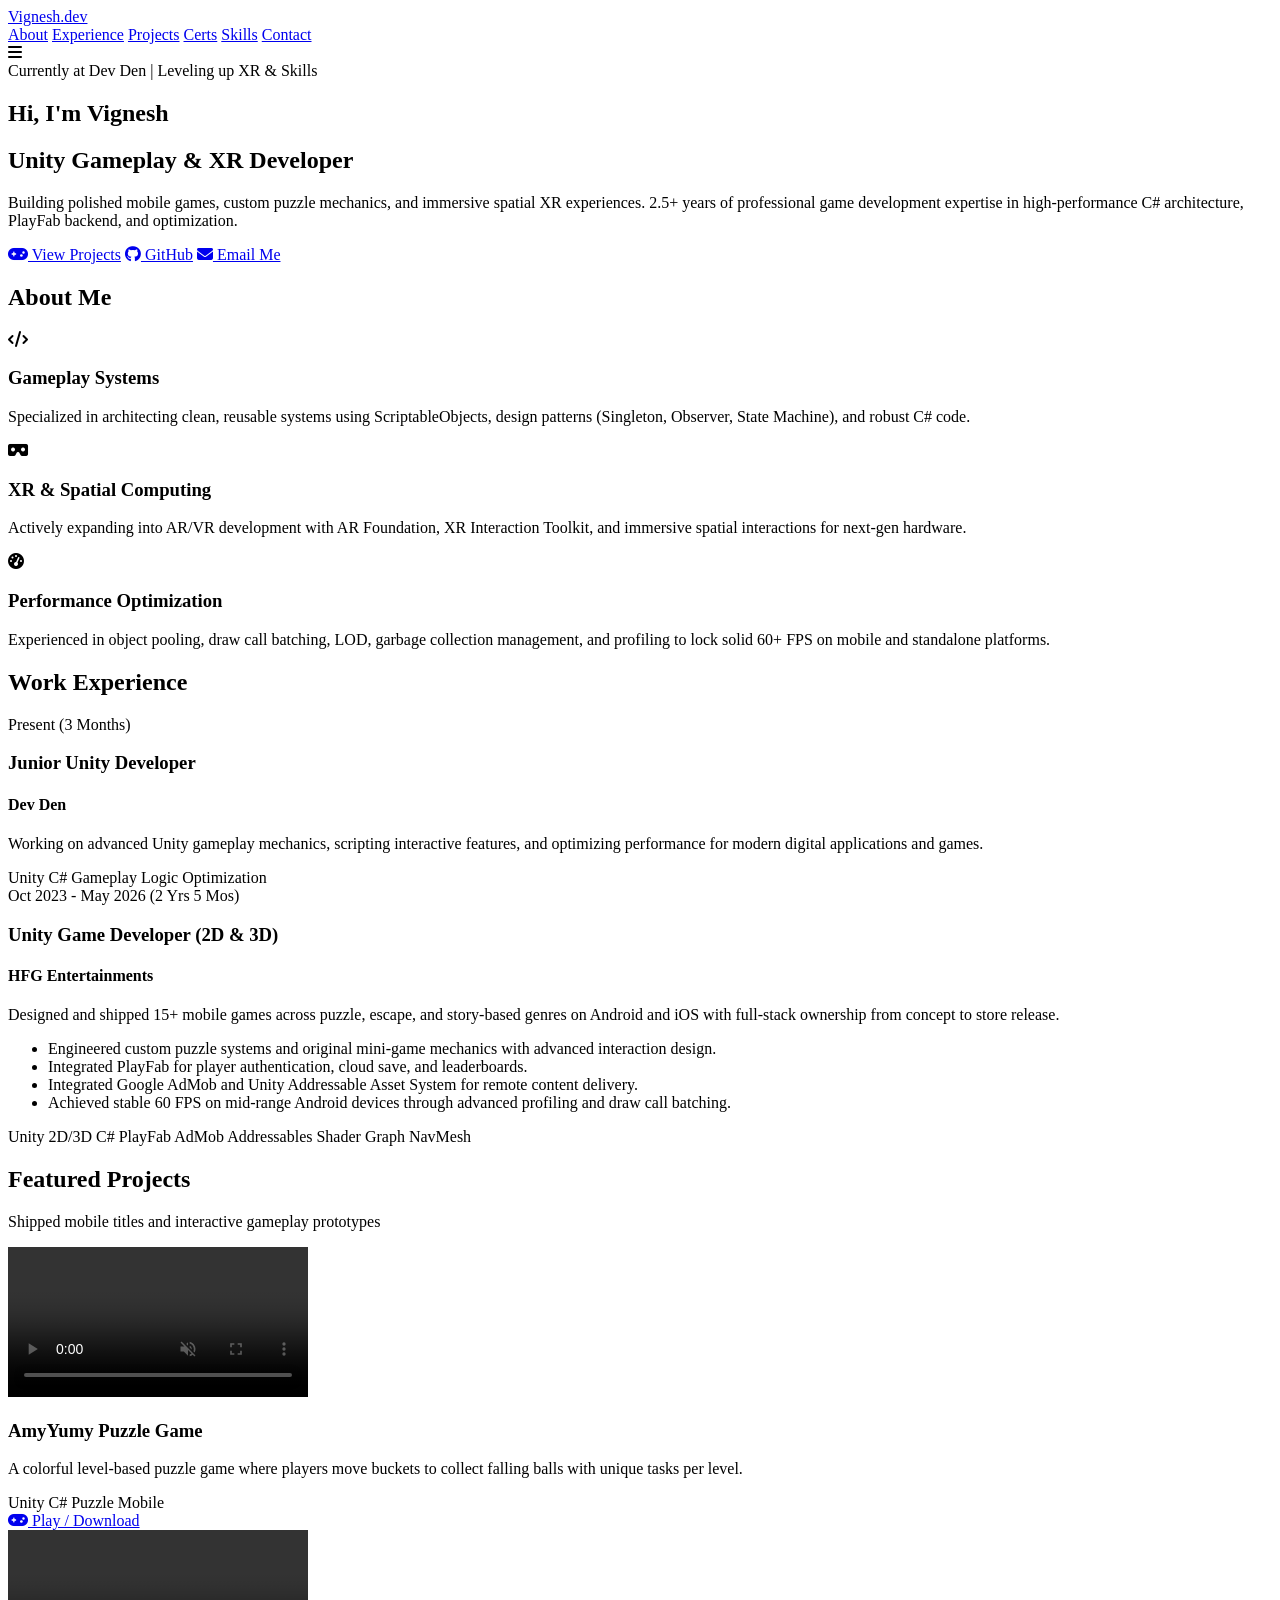
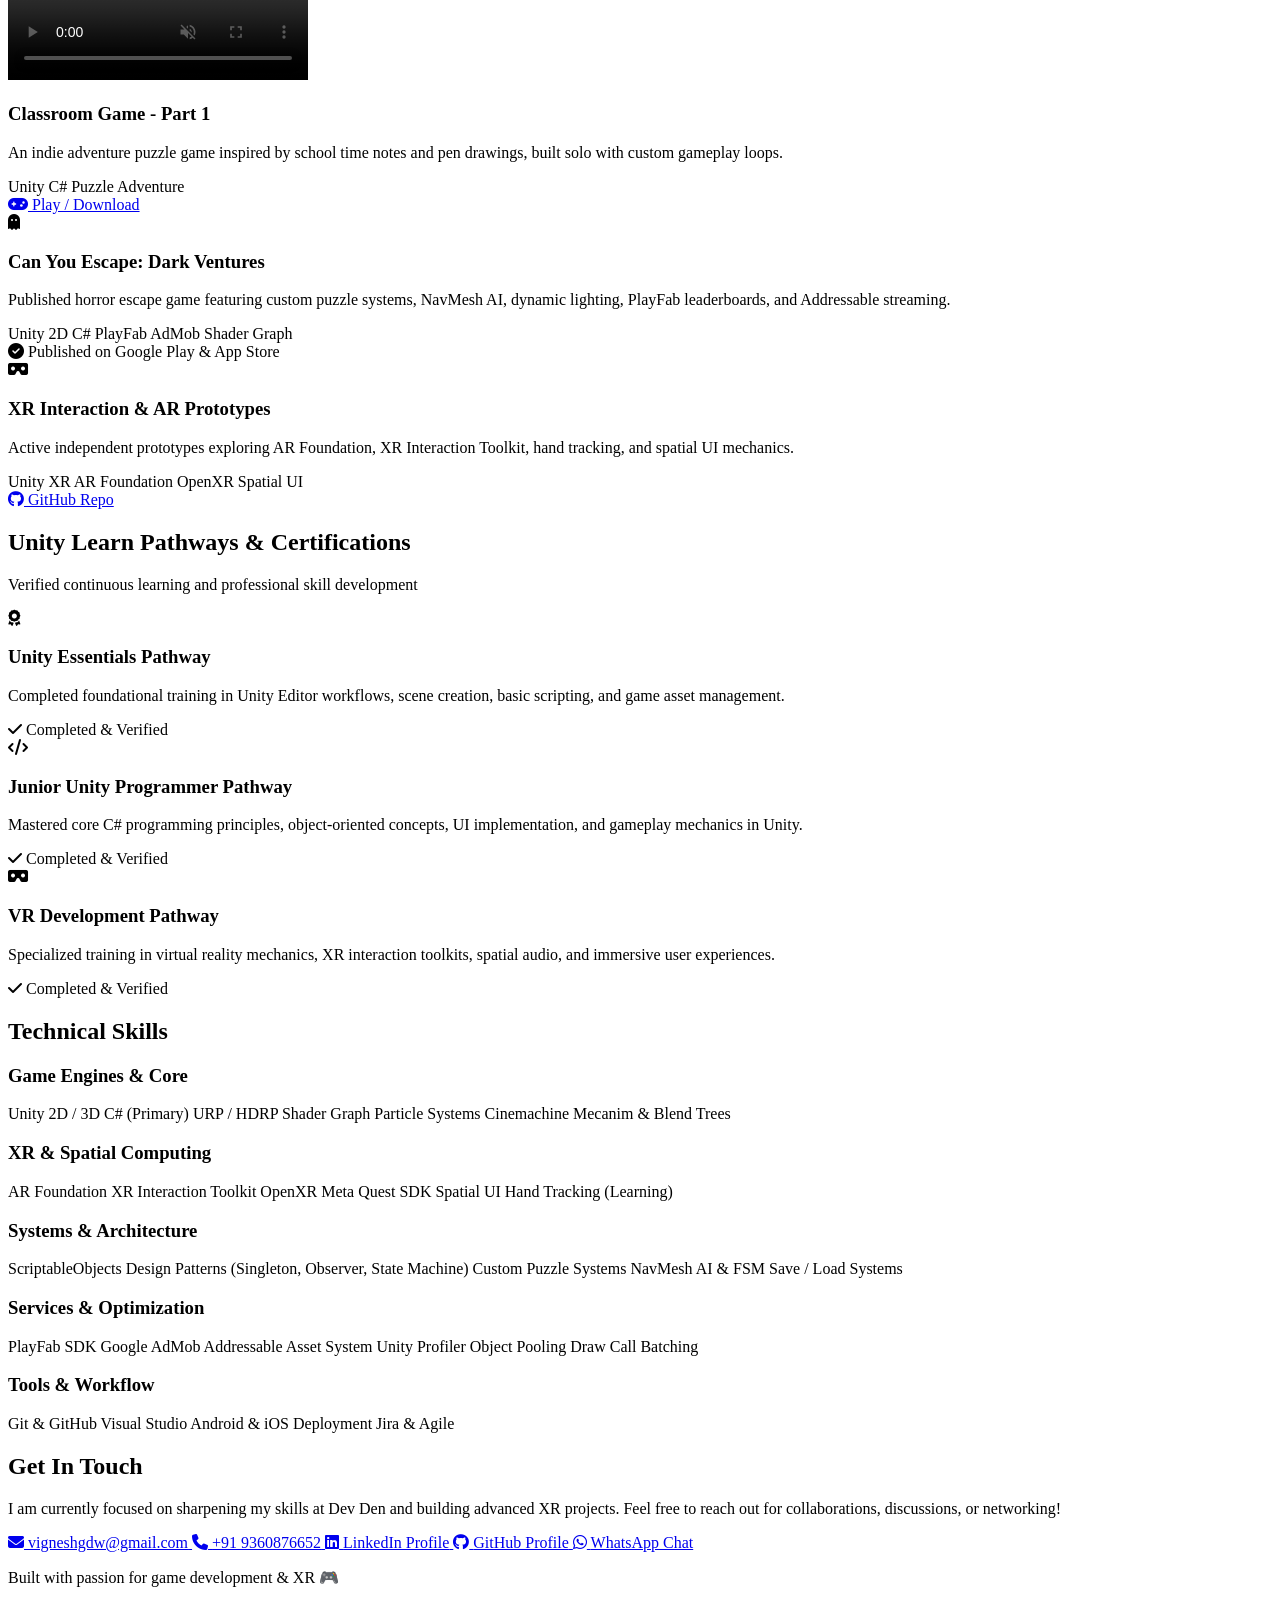
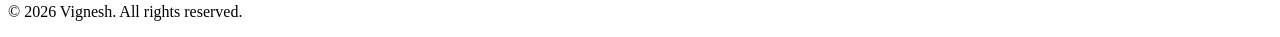
==== index.html @ 56b3cb33 "Portfolio update process - 1 Updated the portfolio website to reflect new skills and experience as a" ====
<!DOCTYPE html>
<html lang="en">
<head>
    <meta charset="UTF-8">
    <meta name="viewport" content="width=device-width, initial-scale=1.0">
    <title>Vignesh | Unity & XR Developer</title>
    <link rel="stylesheet" href="style.css">
    <!-- FontAwesome for Icons -->
    <link rel="stylesheet" href="https://cdnjs.cloudflare.com/ajax/libs/font-awesome/6.4.0/css/all.min.css">
    <!-- Google Fonts -->
    <link href="https://fonts.googleapis.com/css2?family=Inter:wght@300;400;500;600;700;800&display=swap" rel="stylesheet">
</head>
<body>

    <!-- Header & Navigation -->
    <header class="navbar">
        <div class="nav-container">
            <a href="#" class="logo">Vignesh.dev</a>
            <nav class="nav-links">
                <a href="#about">About</a>
                <a href="#experience">Experience</a>
                <a href="#projects">Projects</a>
                <a href="#certifications">Certs</a>
                <a href="#skills">Skills</a>
                <a href="#contact" class="nav-btn">Contact</a>
            </nav>
            <div class="hamburger">
                <i class="fa-solid fa-bars"></i>
            </div>
        </div>
    </header>

    <!-- Hero Section -->
    <section class="hero">
        <div class="hero-container">
            <div class="status-badge">
                <span class="pulse-dot"></span> Currently at Dev Den | Leveling up XR & Skills
            </div>
            <h1>Hi, I'm <span class="gradient-text">Vignesh</span></h1>
            <h2>Unity Gameplay & XR Developer</h2>
            <p>
                Building polished mobile games, custom puzzle mechanics, and immersive spatial XR experiences. 
                2.5+ years of professional game development expertise in high-performance C# architecture, PlayFab backend, and optimization.
            </p>
            <div class="hero-btns">
                <a href="#projects" class="btn btn-primary"><i class="fa-solid fa-gamepad"></i> View Projects</a>
                <a href="https://github.com/vigneshGDW" target="_blank" class="btn btn-outline"><i class="fa-brands fa-github"></i> GitHub</a>
                <a href="mailto:vigneshgdw@gmail.com" class="btn btn-outline"><i class="fa-solid fa-envelope"></i> Email Me</a>
            </div>
        </div>
    </section>

    <!-- About Section -->
    <section id="about" class="section">
        <div class="container">
            <h2 class="section-title">About Me</h2>
            <div class="about-grid">
                <div class="about-card">
                    <i class="fa-solid fa-code"></i>
                    <h3>Gameplay Systems</h3>
                    <p>Specialized in architecting clean, reusable systems using ScriptableObjects, design patterns (Singleton, Observer, State Machine), and robust C# code.</p>
                </div>
                <div class="about-card">
                    <i class="fa-solid fa-vr-cardboard"></i>
                    <h3>XR & Spatial Computing</h3>
                    <p>Actively expanding into AR/VR development with AR Foundation, XR Interaction Toolkit, and immersive spatial interactions for next-gen hardware.</p>
                </div>
                <div class="about-card">
                    <i class="fa-solid fa-gauge-high"></i>
                    <h3>Performance Optimization</h3>
                    <p>Experienced in object pooling, draw call batching, LOD, garbage collection management, and profiling to lock solid 60+ FPS on mobile and standalone platforms.</p>
                </div>
            </div>
        </div>
    </section>

    <!-- Experience Section -->
    <section id="experience" class="section bg-alt">
        <div class="container">
            <h2 class="section-title">Work Experience</h2>
            <div class="timeline">
                
                <!-- Current Job -->
                <div class="timeline-item">
                    <div class="timeline-dot"></div>
                    <div class="timeline-date">Present (3 Months)</div>
                    <div class="timeline-content">
                        <h3>Junior Unity Developer</h3>
                        <h4>Dev Den</h4>
                        <p>Working on advanced Unity gameplay mechanics, scripting interactive features, and optimizing performance for modern digital applications and games.</p>
                        <div class="tech-tags">
                            <span>Unity</span>
                            <span>C#</span>
                            <span>Gameplay Logic</span>
                            <span>Optimization</span>
                        </div>
                    </div>
                </div>

                <!-- Past Job -->
                <div class="timeline-item">
                    <div class="timeline-dot"></div>
                    <div class="timeline-date">Oct 2023 - May 2026 (2 Yrs 5 Mos)</div>
                    <div class="timeline-content">
                        <h3>Unity Game Developer (2D & 3D)</h3>
                        <h4>HFG Entertainments</h4>
                        <p>Designed and shipped 15+ mobile games across puzzle, escape, and story-based genres on Android and iOS with full-stack ownership from concept to store release.</p>
                        <ul>
                            <li>Engineered custom puzzle systems and original mini-game mechanics with advanced interaction design.</li>
                            <li>Integrated PlayFab for player authentication, cloud save, and leaderboards.</li>
                            <li>Integrated Google AdMob and Unity Addressable Asset System for remote content delivery.</li>
                            <li>Achieved stable 60 FPS on mid-range Android devices through advanced profiling and draw call batching.</li>
                        </ul>
                        <div class="tech-tags">
                            <span>Unity 2D/3D</span>
                            <span>C#</span>
                            <span>PlayFab</span>
                            <span>AdMob</span>
                            <span>Addressables</span>
                            <span>Shader Graph</span>
                            <span>NavMesh</span>
                        </div>
                    </div>
                </div>

            </div>
        </div>
    </section>

    <!-- Projects Section -->
    <section id="projects" class="section">
        <div class="container">
            <h2 class="section-title">Featured Projects</h2>
            <p class="section-subtitle">Shipped mobile titles and interactive gameplay prototypes</p>

            <div class="projects-grid">

                <!-- Project 1 -->
                <div class="project-card">
                    <div class="project-media">
                        <video controls preload="metadata" muted>
                            <source src="assets/amyyumy.mp4" type="video/mp4">
                            Your browser does not support the video tag.
                        </video>
                    </div>
                    <div class="project-info">
                        <h3>AmyYumy Puzzle Game</h3>
                        <p>A colorful level-based puzzle game where players move buckets to collect falling balls with unique tasks per level.</p>
                        <div class="tech-tags">
                            <span>Unity</span>
                            <span>C#</span>
                            <span>Puzzle</span>
                            <span>Mobile</span>
                        </div>
                        <div class="project-links">
                            <a href="https://vigneshgdw.itch.io/amyyumygames" target="_blank" class="btn-sm"><i class="fa-solid fa-gamepad"></i> Play / Download</a>
                        </div>
                    </div>
                </div>

                <!-- Project 2 -->
                <div class="project-card">
                    <div class="project-media">
                        <video controls preload="metadata" muted>
                            <source src="assets/classroomgame.mp4" type="video/mp4">
                            Your browser does not support the video tag.
                        </video>
                    </div>
                    <div class="project-info">
                        <h3>Classroom Game - Part 1</h3>
                        <p>An indie adventure puzzle game inspired by school time notes and pen drawings, built solo with custom gameplay loops.</p>
                        <div class="tech-tags">
                            <span>Unity</span>
                            <span>C#</span>
                            <span>Puzzle</span>
                            <span>Adventure</span>
                        </div>
                        <div class="project-links">
                            <a href="https://vigneshgdw.itch.io/classroomgame-part-1" target="_blank" class="btn-sm"><i class="fa-solid fa-gamepad"></i> Play / Download</a>
                        </div>
                    </div>
                </div>

                <!-- Project 3 -->
                <div class="project-card">
                    <div class="project-media placeholder-media">
                        <i class="fa-solid fa-ghost"></i>
                    </div>
                    <div class="project-info">
                        <h3>Can You Escape: Dark Ventures</h3>
                        <p>Published horror escape game featuring custom puzzle systems, NavMesh AI, dynamic lighting, PlayFab leaderboards, and Addressable streaming.</p>
                        <div class="tech-tags">
                            <span>Unity 2D</span>
                            <span>C#</span>
                            <span>PlayFab</span>
                            <span>AdMob</span>
                            <span>Shader Graph</span>
                        </div>
                        <div class="project-links">
                            <span class="badge-live"><i class="fa-solid fa-circle-check"></i> Published on Google Play & App Store</span>
                        </div>
                    </div>
                </div>

                <!-- Project 4 -->
                <div class="project-card">
                    <div class="project-media placeholder-media">
                        <i class="fa-solid fa-vr-cardboard"></i>
                    </div>
                    <div class="project-info">
                        <h3>XR Interaction & AR Prototypes</h3>
                        <p>Active independent prototypes exploring AR Foundation, XR Interaction Toolkit, hand tracking, and spatial UI mechanics.</p>
                        <div class="tech-tags">
                            <span>Unity XR</span>
                            <span>AR Foundation</span>
                            <span>OpenXR</span>
                            <span>Spatial UI</span>
                        </div>
                        <div class="project-links">
                            <a href="https://github.com/vigneshGDW" target="_blank" class="btn-sm"><i class="fa-brands fa-github"></i> GitHub Repo</a>
                        </div>
                    </div>
                </div>

            </div>
        </div>
    </section>

    <!-- Certifications Section -->
    <section id="certifications" class="section bg-alt">
        <div class="container">
            <h2 class="section-title">Unity Learn Pathways & Certifications</h2>
            <p class="section-subtitle">Verified continuous learning and professional skill development</p>

            <div class="certs-grid">
                <div class="cert-card">
                    <div class="cert-icon"><i class="fa-solid fa-award"></i></div>
                    <h3>Unity Essentials Pathway</h3>
                    <p>Completed foundational training in Unity Editor workflows, scene creation, basic scripting, and game asset management.</p>
                    <span class="cert-status verified"><i class="fa-solid fa-check"></i> Completed & Verified</span>
                </div>

                <div class="cert-card">
                    <div class="cert-icon"><i class="fa-solid fa-code"></i></div>
                    <h3>Junior Unity Programmer Pathway</h3>
                    <p>Mastered core C# programming principles, object-oriented concepts, UI implementation, and gameplay mechanics in Unity.</p>
                    <span class="cert-status verified"><i class="fa-solid fa-check"></i> Completed & Verified</span>
                </div>

                <div class="cert-card">
                    <div class="cert-icon"><i class="fa-solid fa-vr-cardboard"></i></div>
                    <h3>VR Development Pathway</h3>
                    <p>Specialized training in virtual reality mechanics, XR interaction toolkits, spatial audio, and immersive user experiences.</p>
                    <span class="cert-status verified"><i class="fa-solid fa-check"></i> Completed & Verified</span>
                </div>
            </div>
        </div>
    </section>

    <!-- Skills Section -->
    <section id="skills" class="section">
        <div class="container">
            <h2 class="section-title">Technical Skills</h2>
            
            <div class="skills-container">
                <div class="skill-category">
                    <h3>Game Engines & Core</h3>
                    <div class="skill-tags">
                        <span>Unity 2D / 3D</span>
                        <span>C# (Primary)</span>
                        <span>URP / HDRP</span>
                        <span>Shader Graph</span>
                        <span>Particle Systems</span>
                        <span>Cinemachine</span>
                        <span>Mecanim & Blend Trees</span>
                    </div>
                </div>

                <div class="skill-category">
                    <h3>XR & Spatial Computing</h3>
                    <div class="skill-tags">
                        <span>AR Foundation</span>
                        <span>XR Interaction Toolkit</span>
                        <span>OpenXR</span>
                        <span>Meta Quest SDK</span>
                        <span>Spatial UI</span>
                        <span>Hand Tracking (Learning)</span>
                    </div>
                </div>

                <div class="skill-category">
                    <h3>Systems & Architecture</h3>
                    <div class="skill-tags">
                        <span>ScriptableObjects</span>
                        <span>Design Patterns (Singleton, Observer, State Machine)</span>
                        <span>Custom Puzzle Systems</span>
                        <span>NavMesh AI & FSM</span>
                        <span>Save / Load Systems</span>
                    </div>
                </div>

                <div class="skill-category">
                    <h3>Services & Optimization</h3>
                    <div class="skill-tags">
                        <span>PlayFab SDK</span>
                        <span>Google AdMob</span>
                        <span>Addressable Asset System</span>
                        <span>Unity Profiler</span>
                        <span>Object Pooling</span>
                        <span>Draw Call Batching</span>
                    </div>
                </div>

                <div class="skill-category">
                    <h3>Tools & Workflow</h3>
                    <div class="skill-tags">
                        <span>Git & GitHub</span>
                        <span>Visual Studio</span>
                        <span>Android & iOS Deployment</span>
                        <span>Jira & Agile</span>
                    </div>
                </div>
            </div>
        </div>
    </section>

    <!-- Contact Section -->
    <section id="contact" class="section bg-alt">
        <div class="container contact-container">
            <h2 class="section-title">Get In Touch</h2>
            <p>I am currently focused on sharpening my skills at Dev Den and building advanced XR projects. Feel free to reach out for collaborations, discussions, or networking!</p>

            <div class="contact-cards">
                <a href="mailto:vigneshgdw@gmail.com" class="contact-card-link">
                    <i class="fa-solid fa-envelope"></i>
                    <span>vigneshgdw@gmail.com</span>
                </a>
                <a href="tel:9360876652" class="contact-card-link">
                    <i class="fa-solid fa-phone"></i>
                    <span>+91 9360876652</span>
                </a>
                <a href="https://www.linkedin.com/in/vignesh-gdw-719664353/" target="_blank" class="contact-card-link">
                    <i class="fa-brands fa-linkedin"></i>
                    <span>LinkedIn Profile</span>
                </a>
                <a href="https://github.com/vigneshGDW" target="_blank" class="contact-card-link">
                    <i class="fa-brands fa-github"></i>
                    <span>GitHub Profile</span>
                </a>
                <a href="https://wa.me/919360876652" target="_blank" class="contact-card-link whatsapp">
                    <i class="fa-brands fa-whatsapp"></i>
                    <span>WhatsApp Chat</span>
                </a>
            </div>
        </div>
    </section>

    <!-- Footer -->
    <footer>
        <div class="container">
            <p>Built with passion for game development & XR 🎮</p>
            <p>© 2026 Vignesh. All rights reserved.</p>
        </div>
    </footer>

    <script src="script.js"></script>
</body>
</html>
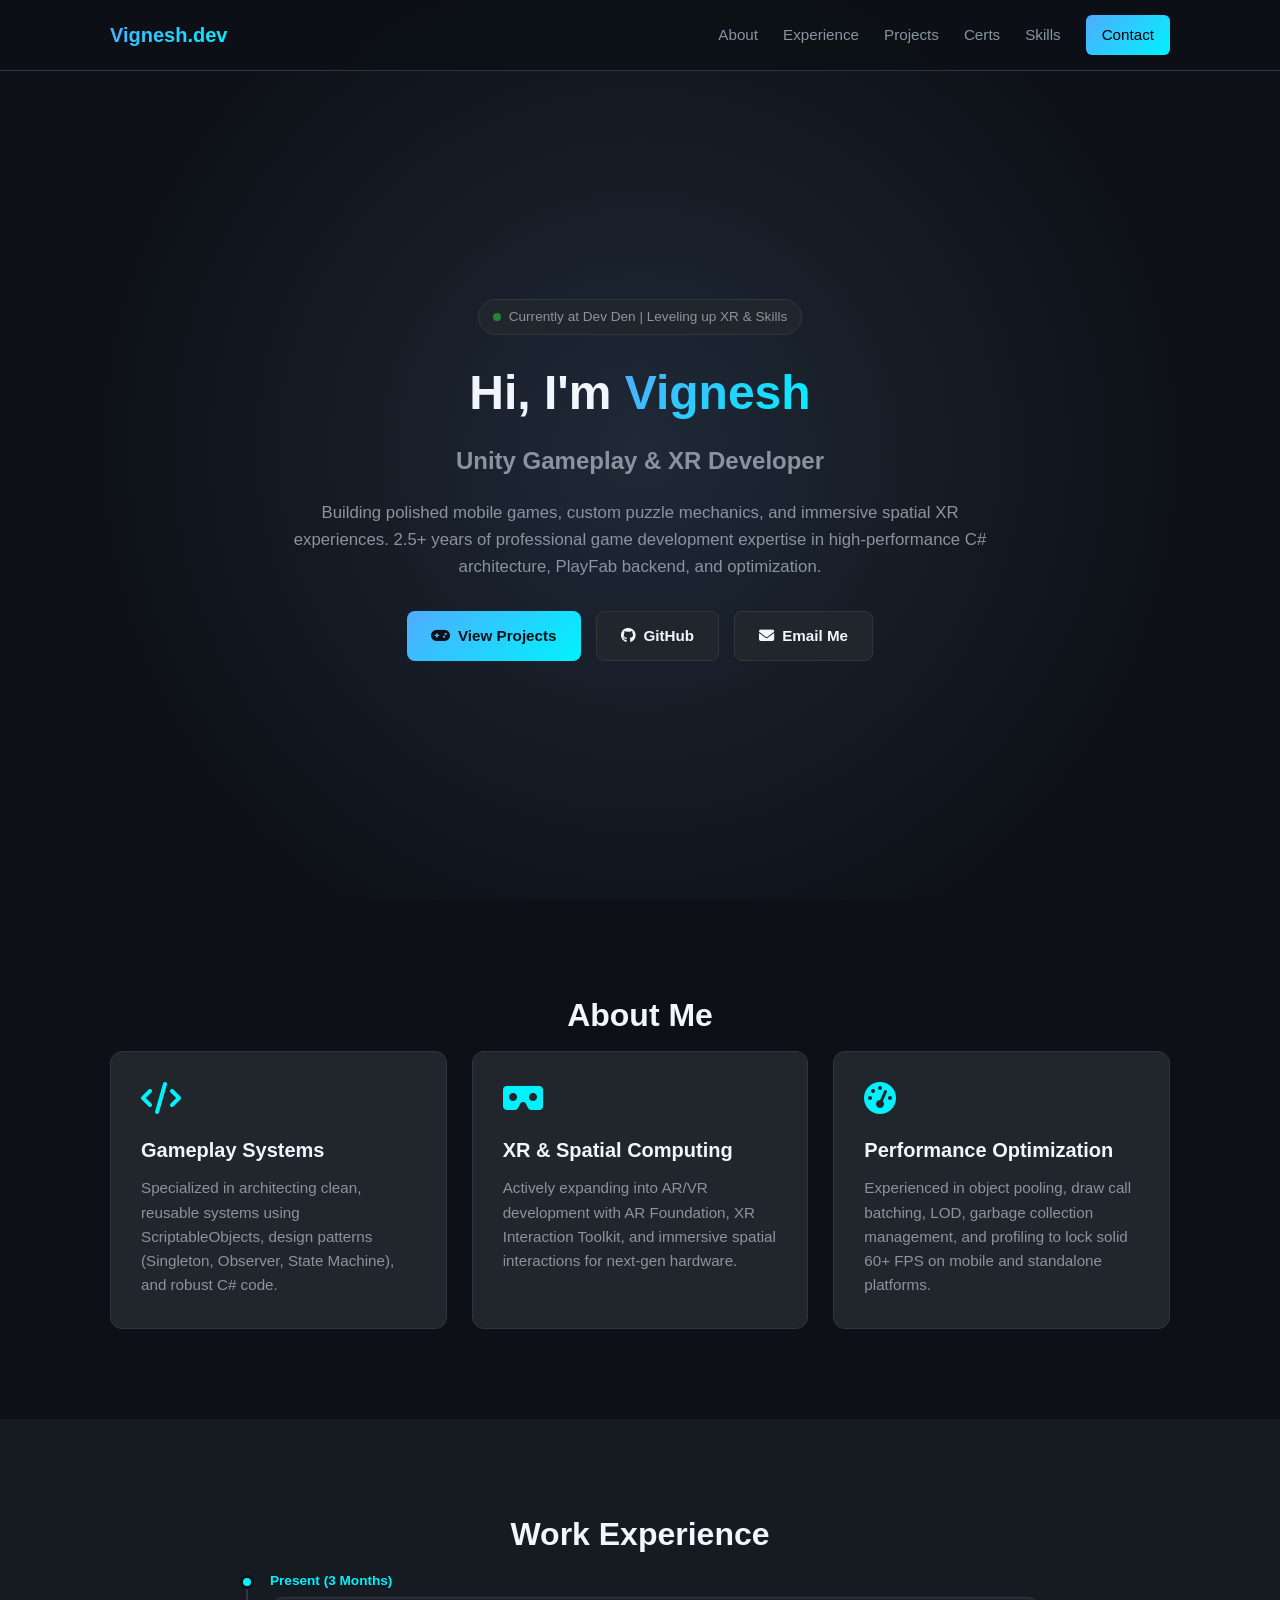
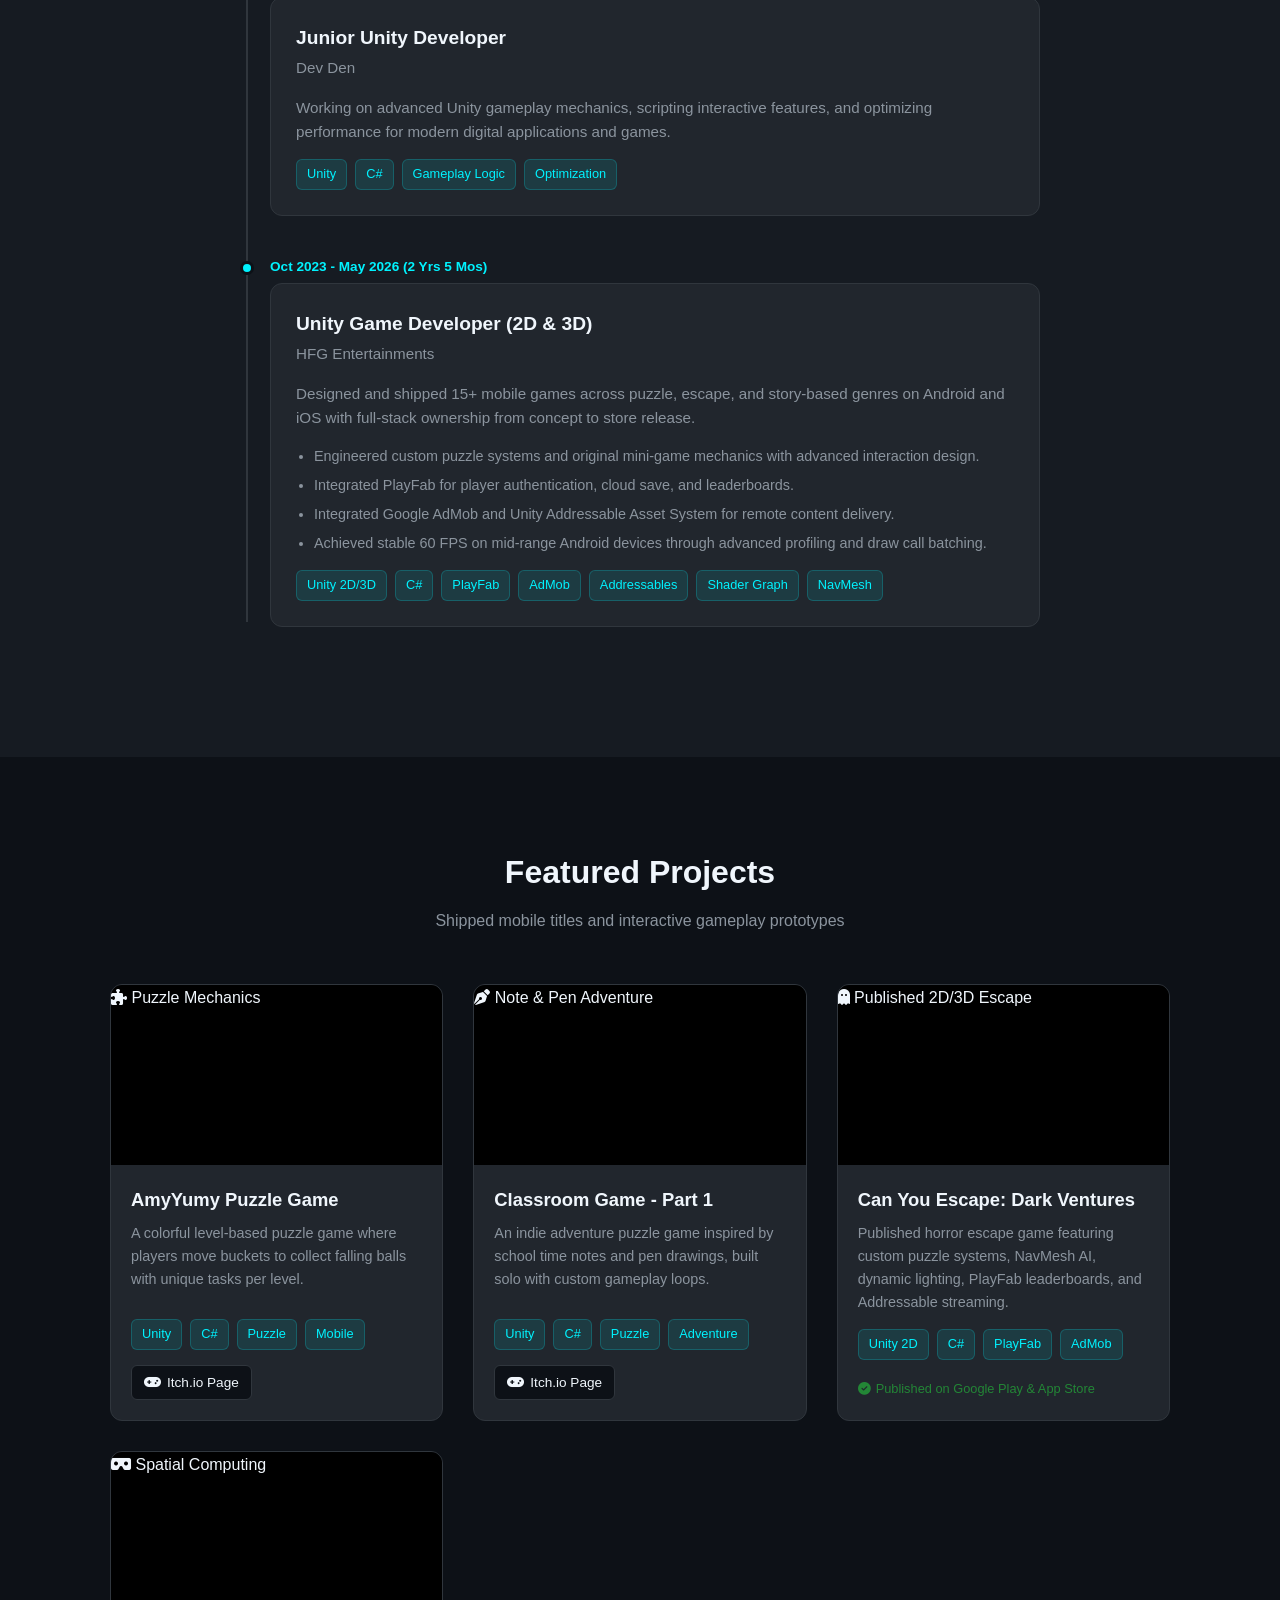
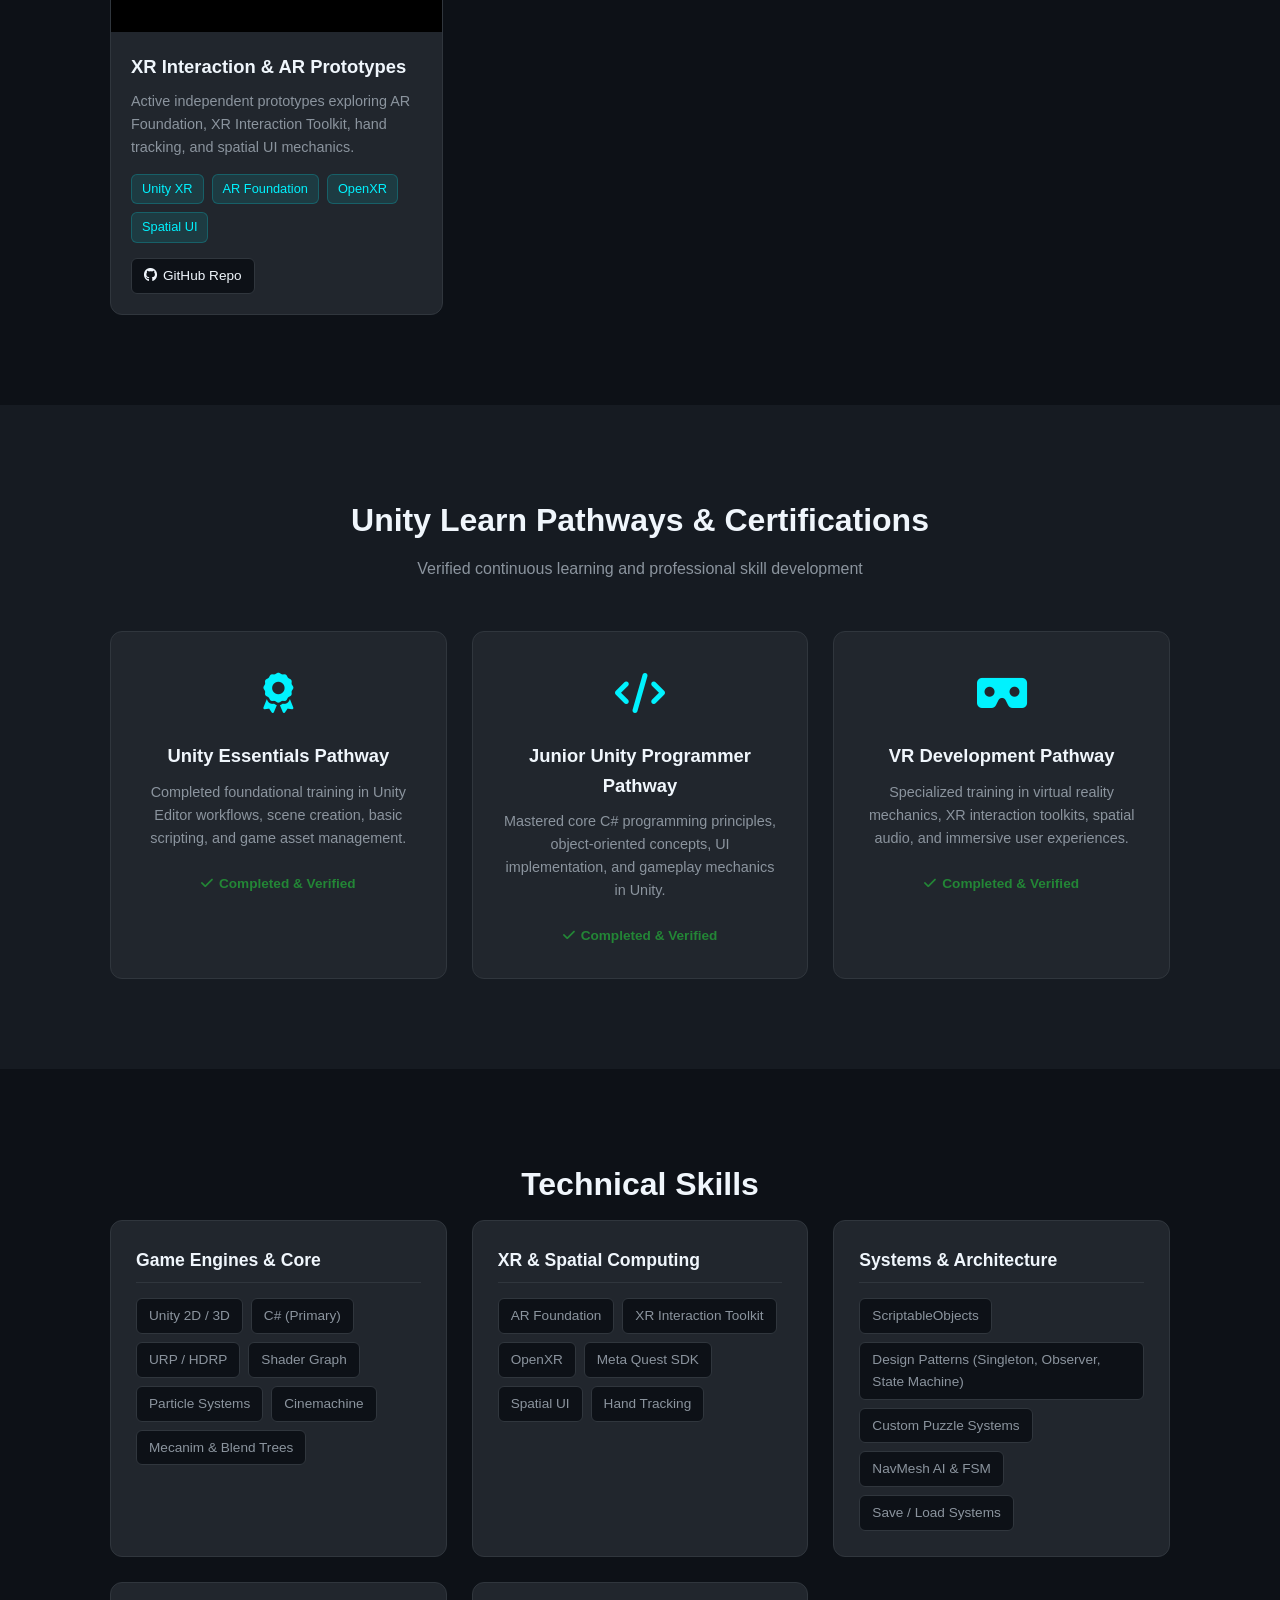
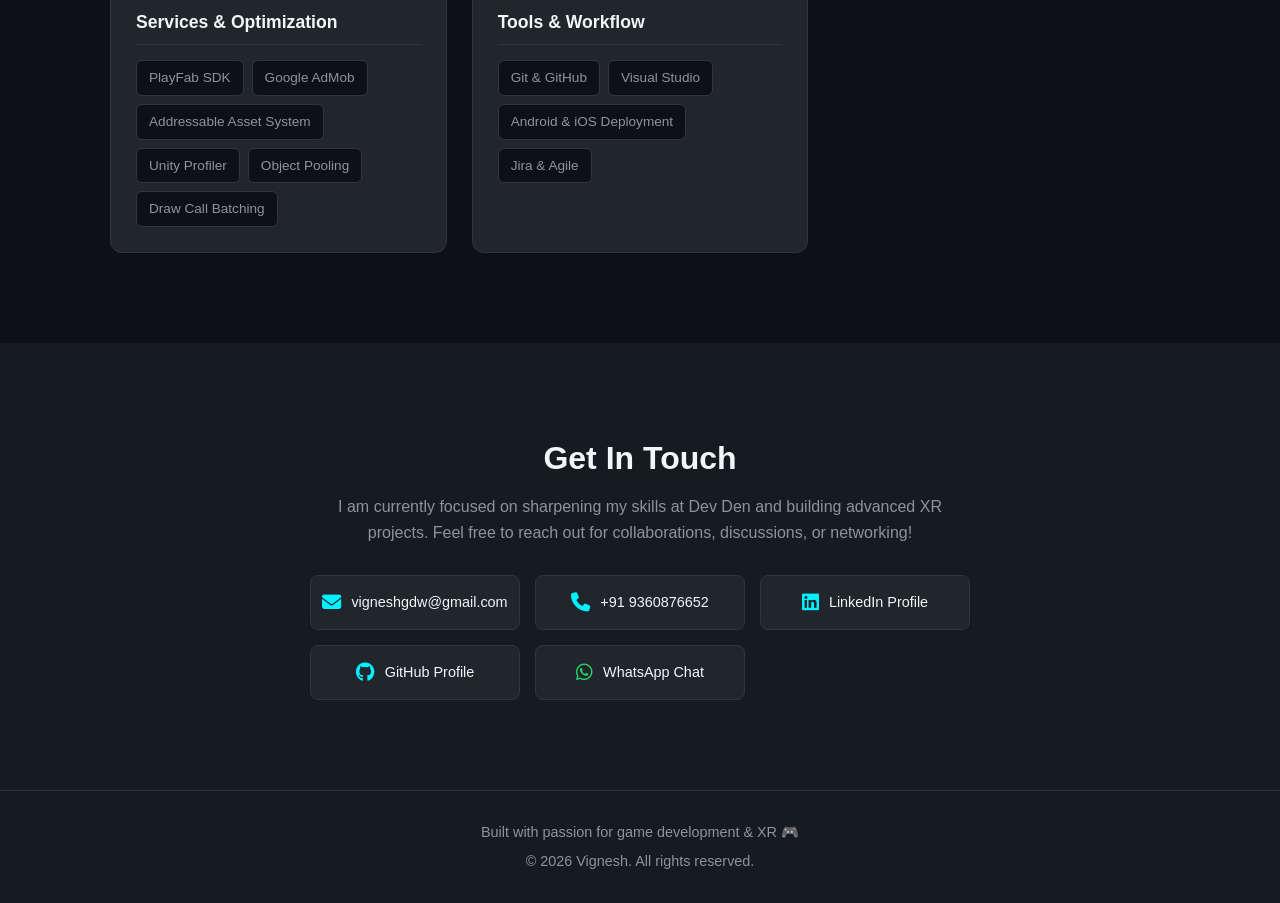
==== commit 2cee61ff: "html update - 2" ====
--- a/index.html
+++ b/index.html
@@ -5,7 +5,7 @@
     <meta name="viewport" content="width=device-width, initial-scale=1.0">
     <title>Vignesh | Unity & XR Developer</title>
     <link rel="stylesheet" href="style.css">
-    <!-- FontAwesome for Icons -->
+    <!-- FontAwesome Icons -->
     <link rel="stylesheet" href="https://cdnjs.cloudflare.com/ajax/libs/font-awesome/6.4.0/css/all.min.css">
     <!-- Google Fonts -->
     <link href="https://fonts.googleapis.com/css2?family=Inter:wght@300;400;500;600;700;800&display=swap" rel="stylesheet">
@@ -138,10 +138,8 @@
                 <!-- Project 1 -->
                 <div class="project-card">
                     <div class="project-media">
-                        <video controls preload="metadata" muted>
-                            <source src="assets/amyyumy.mp4" type="video/mp4">
-                            Your browser does not support the video tag.
-                        </video>
+                        <i class="fa-solid fa-puzzle-piece"></i>
+                        <span>Puzzle Mechanics</span>
                     </div>
                     <div class="project-info">
                         <h3>AmyYumy Puzzle Game</h3>
@@ -153,7 +151,7 @@
                             <span>Mobile</span>
                         </div>
                         <div class="project-links">
-                            <a href="https://vigneshgdw.itch.io/amyyumygames" target="_blank" class="btn-sm"><i class="fa-solid fa-gamepad"></i> Play / Download</a>
+                            <a href="https://vigneshgdw.itch.io/amyyumygames" target="_blank" class="btn-sm"><i class="fa-solid fa-gamepad"></i> Itch.io Page</a>
                         </div>
                     </div>
                 </div>
@@ -161,10 +159,8 @@
                 <!-- Project 2 -->
                 <div class="project-card">
                     <div class="project-media">
-                        <video controls preload="metadata" muted>
-                            <source src="assets/classroomgame.mp4" type="video/mp4">
-                            Your browser does not support the video tag.
-                        </video>
+                        <i class="fa-solid fa-pen-nib"></i>
+                        <span>Note & Pen Adventure</span>
                     </div>
                     <div class="project-info">
                         <h3>Classroom Game - Part 1</h3>
@@ -176,15 +172,16 @@
                             <span>Adventure</span>
                         </div>
                         <div class="project-links">
-                            <a href="https://vigneshgdw.itch.io/classroomgame-part-1" target="_blank" class="btn-sm"><i class="fa-solid fa-gamepad"></i> Play / Download</a>
+                            <a href="https://vigneshgdw.itch.io/classroomgame-part-1" target="_blank" class="btn-sm"><i class="fa-solid fa-gamepad"></i> Itch.io Page</a>
                         </div>
                     </div>
                 </div>
 
                 <!-- Project 3 -->
                 <div class="project-card">
-                    <div class="project-media placeholder-media">
+                    <div class="project-media">
                         <i class="fa-solid fa-ghost"></i>
+                        <span>Published 2D/3D Escape</span>
                     </div>
                     <div class="project-info">
                         <h3>Can You Escape: Dark Ventures</h3>
@@ -194,7 +191,6 @@
                             <span>C#</span>
                             <span>PlayFab</span>
                             <span>AdMob</span>
-                            <span>Shader Graph</span>
                         </div>
                         <div class="project-links">
                             <span class="badge-live"><i class="fa-solid fa-circle-check"></i> Published on Google Play & App Store</span>
@@ -204,8 +200,9 @@
 
                 <!-- Project 4 -->
                 <div class="project-card">
-                    <div class="project-media placeholder-media">
+                    <div class="project-media">
                         <i class="fa-solid fa-vr-cardboard"></i>
+                        <span>Spatial Computing</span>
                     </div>
                     <div class="project-info">
                         <h3>XR Interaction & AR Prototypes</h3>
@@ -284,7 +281,7 @@
                         <span>OpenXR</span>
                         <span>Meta Quest SDK</span>
                         <span>Spatial UI</span>
-                        <span>Hand Tracking (Learning)</span>
+                        <span>Hand Tracking</span>
                     </div>
                 </div>
 
--- a/style.css
+++ b/style.css
@@ -0,0 +1,659 @@
+/* CSS Reset & Variables */
+* {
+    margin: 0;
+    padding: 0;
+    box-sizing: border-box;
+}
+
+:root {
+    --bg-primary: #0d1117;
+    --bg-secondary: #161b22;
+    --bg-card: #21262d;
+    --border-color: #30363d;
+    --accent-color: #00f2fe;
+    --accent-secondary: #4facfe;
+    --text-primary: #f0f6fc;
+    --text-secondary: #8b949e;
+    --transition: all 0.3s ease;
+}
+
+html {
+    scroll-behavior: smooth;
+}
+
+body {
+    font-family: 'Inter', sans-serif;
+    background-color: var(--bg-primary);
+    color: var(--text-primary);
+    line-height: 1.6;
+}
+
+a {
+    text-decoration: none;
+    color: inherit;
+}
+
+ul {
+    list-style: none;
+}
+
+.container {
+    max-width: 1100px;
+    margin: 0 auto;
+    padding: 0 20px;
+}
+
+/* Navbar */
+.navbar {
+    position: fixed;
+    top: 0;
+    left: 0;
+    width: 100%;
+    background-color: rgba(13, 17, 23, 0.9);
+    backdrop-filter: blur(10px);
+    border-bottom: 1px solid var(--border-color);
+    z-index: 1000;
+}
+
+.nav-container {
+    display: flex;
+    justify-content: space-between;
+    align-items: center;
+    max-width: 1100px;
+    margin: 0 auto;
+    padding: 15px 20px;
+}
+
+.logo {
+    font-size: 1.25rem;
+    font-weight: 700;
+    color: var(--text-primary);
+    background: linear-gradient(135deg, var(--accent-secondary), var(--accent-color));
+    -webkit-background-clip: text;
+    -webkit-text-fill-color: transparent;
+}
+
+.nav-links {
+    display: flex;
+    gap: 25px;
+    align-items: center;
+}
+
+.nav-links a {
+    color: var(--text-secondary);
+    font-size: 0.95rem;
+    font-weight: 500;
+    transition: var(--transition);
+}
+
+.nav-links a:hover, .nav-links a.active {
+    color: var(--accent-color);
+}
+
+.nav-btn {
+    background: linear-gradient(135deg, var(--accent-secondary), var(--accent-color));
+    color: #000 !important;
+    padding: 8px 16px;
+    border-radius: 6px;
+    font-weight: 600;
+}
+
+.hamburger {
+    display: none;
+    font-size: 1.5rem;
+    cursor: pointer;
+    color: var(--text-primary);
+}
+
+/* Hero Section */
+.hero {
+    min-height: 100vh;
+    display: flex;
+    align-items: center;
+    justify-content: center;
+    text-align: center;
+    padding: 120px 20px 60px;
+    background: radial-gradient(circle at center, #1f2937 0%, var(--bg-primary) 70%);
+}
+
+.status-badge {
+    display: inline-flex;
+    align-items: center;
+    gap: 8px;
+    background-color: var(--bg-card);
+    border: 1px solid var(--border-color);
+    padding: 6px 14px;
+    border-radius: 20px;
+    font-size: 0.85rem;
+    color: var(--text-secondary);
+    margin-bottom: 20px;
+}
+
+.pulse-dot {
+    width: 8px;
+    height: 8px;
+    background-color: #238636;
+    border-radius: 50%;
+    box-shadow: 0 0 0 rgba(35, 134, 54, 0.4);
+    animation: pulse 2s infinite;
+}
+
+@keyframes pulse {
+    0% {
+        box-shadow: 0 0 0 0 rgba(35, 134, 54, 0.7);
+    }
+    70% {
+        box-shadow: 0 0 0 8px rgba(35, 134, 54, 0);
+    }
+    100% {
+        box-shadow: 0 0 0 0 rgba(35, 134, 54, 0);
+    }
+}
+
+.hero h1 {
+    font-size: 3rem;
+    font-weight: 800;
+    margin-bottom: 10px;
+}
+
+.gradient-text {
+    background: linear-gradient(135deg, var(--accent-secondary), var(--accent-color));
+    -webkit-background-clip: text;
+    -webkit-text-fill-color: transparent;
+}
+
+.hero h2 {
+    font-size: 1.5rem;
+    font-weight: 600;
+    color: var(--text-secondary);
+    margin-bottom: 20px;
+}
+
+.hero p {
+    max-width: 700px;
+    margin: 0 auto 30px;
+    color: var(--text-secondary);
+    font-size: 1.05rem;
+}
+
+.hero-btns {
+    display: flex;
+    gap: 15px;
+    justify-content: center;
+    flex-wrap: wrap;
+}
+
+.btn {
+    display: inline-flex;
+    align-items: center;
+    gap: 8px;
+    padding: 12px 24px;
+    border-radius: 8px;
+    font-weight: 600;
+    font-size: 0.95rem;
+    transition: var(--transition);
+}
+
+.btn-primary {
+    background: linear-gradient(135deg, var(--accent-secondary), var(--accent-color));
+    color: #0d1117;
+}
+
+.btn-primary:hover {
+    opacity: 0.9;
+    transform: translateY(-2px);
+}
+
+.btn-outline {
+    background-color: var(--bg-card);
+    border: 1px solid var(--border-color);
+    color: var(--text-primary);
+}
+
+.btn-outline:hover {
+    border-color: var(--accent-color);
+    transform: translateY(-2px);
+}
+
+/* Sections */
+.section {
+    padding: 90px 0;
+}
+
+.bg-alt {
+    background-color: var(--bg-secondary);
+}
+
+.section-title {
+    font-size: 2rem;
+    font-weight: 700;
+    text-align: center;
+    margin-bottom: 10px;
+}
+
+.section-subtitle {
+    text-align: center;
+    color: var(--text-secondary);
+    margin-bottom: 50px;
+    font-size: 1rem;
+}
+
+/* About Grid */
+.about-grid {
+    display: grid;
+    grid-template-columns: repeat(auto-fit, minmax(300px, 1fr));
+    gap: 25px;
+}
+
+.about-card {
+    background-color: var(--bg-card);
+    border: 1px solid var(--border-color);
+    padding: 30px;
+    border-radius: 12px;
+    transition: var(--transition);
+}
+
+.about-card:hover {
+    border-color: var(--accent-color);
+    transform: translateY(-5px);
+}
+
+.about-card i {
+    font-size: 2rem;
+    color: var(--accent-color);
+    margin-bottom: 20px;
+}
+
+.about-card h3 {
+    font-size: 1.25rem;
+    margin-bottom: 10px;
+}
+
+.about-card p {
+    color: var(--text-secondary);
+    font-size: 0.95rem;
+}
+
+/* Timeline */
+.timeline {
+    position: relative;
+    max-width: 800px;
+    margin: 0 auto;
+    padding-left: 30px;
+}
+
+.timeline::before {
+    content: '';
+    position: absolute;
+    left: 6px;
+    top: 5px;
+    bottom: 5px;
+    width: 2px;
+    background-color: var(--border-color);
+}
+
+.timeline-item {
+    position: relative;
+    margin-bottom: 40px;
+}
+
+.timeline-dot {
+    position: absolute;
+    left: -30px;
+    top: 5px;
+    width: 14px;
+    height: 14px;
+    border-radius: 50%;
+    background-color: var(--accent-color);
+    border: 3px solid var(--bg-primary);
+}
+
+.timeline-date {
+    font-size: 0.85rem;
+    color: var(--accent-color);
+    font-weight: 600;
+    margin-bottom: 5px;
+}
+
+.timeline-content {
+    background-color: var(--bg-card);
+    border: 1px solid var(--border-color);
+    padding: 25px;
+    border-radius: 12px;
+}
+
+.timeline-content h3 {
+    font-size: 1.2rem;
+    margin-bottom: 3px;
+}
+
+.timeline-content h4 {
+    font-size: 0.95rem;
+    color: var(--text-secondary);
+    font-weight: 500;
+    margin-bottom: 15px;
+}
+
+.timeline-content p {
+    color: var(--text-secondary);
+    font-size: 0.95rem;
+    margin-bottom: 15px;
+}
+
+.timeline-content ul {
+    margin-bottom: 15px;
+    padding-left: 18px;
+}
+
+.timeline-content ul li {
+    list-style-type: disc;
+    color: var(--text-secondary);
+    font-size: 0.9rem;
+    margin-bottom: 6px;
+}
+
+.tech-tags {
+    display: flex;
+    flex-wrap: wrap;
+    gap: 8px;
+}
+
+.tech-tags span {
+    background-color: rgba(0, 242, 254, 0.1);
+    color: var(--accent-color);
+    padding: 4px 10px;
+    border-radius: 6px;
+    font-size: 0.8rem;
+    font-weight: 500;
+    border: 1px solid rgba(0, 242, 254, 0.2);
+}
+
+/* Projects Grid */
+.projects-grid {
+    display: grid;
+    grid-template-columns: repeat(auto-fit, minmax(280px, 1fr));
+    gap: 30px;
+}
+
+.project-card {
+    background-color: var(--bg-card);
+    border: 1px solid var(--border-color);
+    border-radius: 12px;
+    overflow: hidden;
+    display: flex;
+    flex-direction: column;
+    transition: var(--transition);
+}
+
+.project-card:hover {
+    border-color: var(--accent-color);
+    transform: translateY(-5px);
+}
+
+.project-media {
+    width: 100%;
+    height: 180px;
+    background-color: #000;
+    position: relative;
+}
+
+.project-media video {
+    width: 100%;
+    height: 100%;
+    object-fit: cover;
+}
+
+.placeholder-media {
+    display: flex;
+    align-items: center;
+    justify-content: center;
+    background: linear-gradient(135deg, #1f2937, #111827);
+    color: var(--accent-color);
+    font-size: 3rem;
+}
+
+.project-info {
+    padding: 20px;
+    display: flex;
+    flex-direction: column;
+    flex-grow: 1;
+}
+
+.project-info h3 {
+    font-size: 1.15rem;
+    margin-bottom: 8px;
+}
+
+.project-info p {
+    color: var(--text-secondary);
+    font-size: 0.9rem;
+    margin-bottom: 15px;
+    flex-grow: 1;
+}
+
+.project-info .tech-tags {
+    margin-bottom: 15px;
+}
+
+.project-links {
+    margin-top: auto;
+}
+
+.btn-sm {
+    display: inline-flex;
+    align-items: center;
+    gap: 6px;
+    background-color: var(--bg-primary);
+    border: 1px solid var(--border-color);
+    padding: 6px 12px;
+    border-radius: 6px;
+    font-size: 0.85rem;
+    font-weight: 500;
+    transition: var(--transition);
+}
+
+.btn-sm:hover {
+    border-color: var(--accent-color);
+    color: var(--accent-color);
+}
+
+.badge-live {
+    font-size: 0.8rem;
+    color: #238636;
+    display: inline-flex;
+    align-items: center;
+    gap: 5px;
+    font-weight: 500;
+}
+
+/* Certifications Grid */
+.certs-grid {
+    display: grid;
+    grid-template-columns: repeat(auto-fit, minmax(300px, 1fr));
+    gap: 25px;
+}
+
+.cert-card {
+    background-color: var(--bg-card);
+    border: 1px solid var(--border-color);
+    padding: 30px;
+    border-radius: 12px;
+    text-align: center;
+    transition: var(--transition);
+}
+
+.cert-card:hover {
+    border-color: var(--accent-color);
+    transform: translateY(-5px);
+}
+
+.cert-icon {
+    font-size: 2.5rem;
+    color: var(--accent-color);
+    margin-bottom: 15px;
+}
+
+.cert-card h3 {
+    font-size: 1.15rem;
+    margin-bottom: 10px;
+}
+
+.cert-card p {
+    color: var(--text-secondary);
+    font-size: 0.9rem;
+    margin-bottom: 20px;
+}
+
+.cert-status {
+    display: inline-flex;
+    align-items: center;
+    gap: 6px;
+    font-size: 0.85rem;
+    font-weight: 600;
+}
+
+.cert-status.verified {
+    color: #238636;
+}
+
+/* Skills */
+.skills-container {
+    display: grid;
+    grid-template-columns: repeat(auto-fit, minmax(300px, 1fr));
+    gap: 25px;
+}
+
+.skill-category {
+    background-color: var(--bg-card);
+    border: 1px solid var(--border-color);
+    padding: 25px;
+    border-radius: 12px;
+}
+
+.skill-category h3 {
+    font-size: 1.1rem;
+    margin-bottom: 15px;
+    color: var(--text-primary);
+    border-bottom: 1px solid var(--border-color);
+    padding-bottom: 8px;
+}
+
+.skill-category .skill-tags {
+    display: flex;
+    flex-wrap: wrap;
+    gap: 8px;
+}
+
+.skill-category .skill-tags span {
+    background-color: var(--bg-primary);
+    color: var(--text-secondary);
+    border: 1px solid var(--border-color);
+    padding: 6px 12px;
+    border-radius: 6px;
+    font-size: 0.85rem;
+    font-weight: 500;
+    transition: var(--transition);
+}
+
+.skill-category .skill-tags span:hover {
+    border-color: var(--accent-color);
+    color: var(--accent-color);
+}
+
+/* Contact Section */
+.contact-container {
+    text-align: center;
+    max-width: 700px;
+}
+
+.contact-container p {
+    color: var(--text-secondary);
+    margin-bottom: 30px;
+}
+
+.contact-cards {
+    display: grid;
+    grid-template-columns: repeat(auto-fit, minmax(200px, 1fr));
+    gap: 15px;
+}
+
+.contact-card-link {
+    display: flex;
+    align-items: center;
+    justify-content: center;
+    gap: 10px;
+    background-color: var(--bg-card);
+    border: 1px solid var(--border-color);
+    padding: 15px;
+    border-radius: 8px;
+    color: var(--text-primary);
+    font-weight: 500;
+    font-size: 0.9rem;
+    transition: var(--transition);
+}
+
+.contact-card-link i {
+    font-size: 1.2rem;
+    color: var(--accent-color);
+}
+
+.contact-card-link.whatsapp i {
+    color: #25d366;
+}
+
+.contact-card-link:hover {
+    border-color: var(--accent-color);
+    transform: translateY(-3px);
+}
+
+/* Footer */
+footer {
+    background-color: var(--bg-secondary);
+    border-top: 1px solid var(--border-color);
+    text-align: center;
+    padding: 30px 20px;
+    color: var(--text-secondary);
+    font-size: 0.9rem;
+}
+
+footer p:first-child {
+    margin-bottom: 5px;
+}
+
+/* Responsive Design */
+@keyframes fadeIn {
+    from { opacity: 0; transform: translateY(10px); }
+    to { opacity: 1; transform: translateY(0); }
+}
+
+@media (max-width: 768px) {
+    .nav-links {
+        display: none;
+        flex-direction: column;
+        position: absolute;
+        top: 100%;
+        left: 0;
+        width: 100%;
+        background-color: var(--bg-secondary);
+        border-bottom: 1px solid var(--border-color);
+        padding: 20px;
+        gap: 15px;
+        text-align: center;
+    }
+
+    .nav-links.active {
+        display: flex;
+    }
+
+    .hamburger {
+        display: block;
+    }
+
+    .hero h1 {
+        font-size: 2.2rem;
+    }
+
+    .hero h2 {
+        font-size: 1.2rem;
+    }
+}
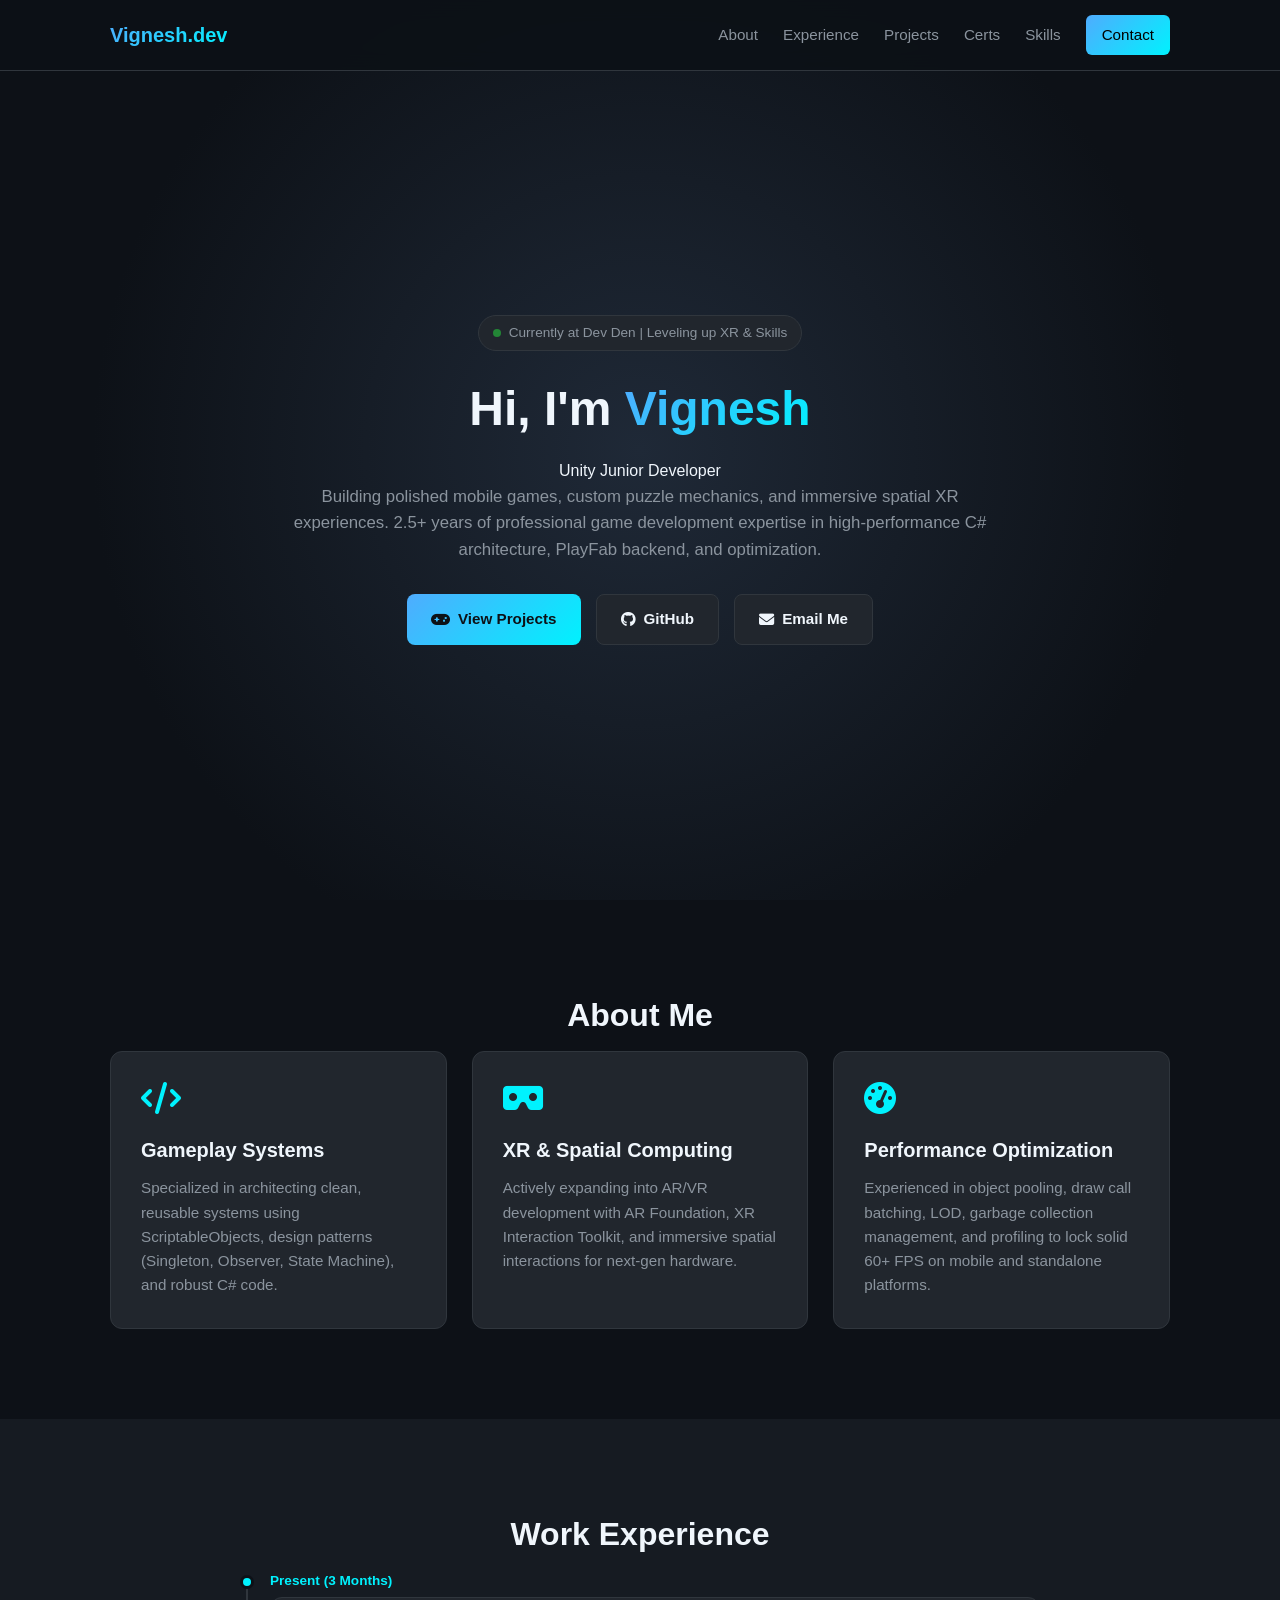
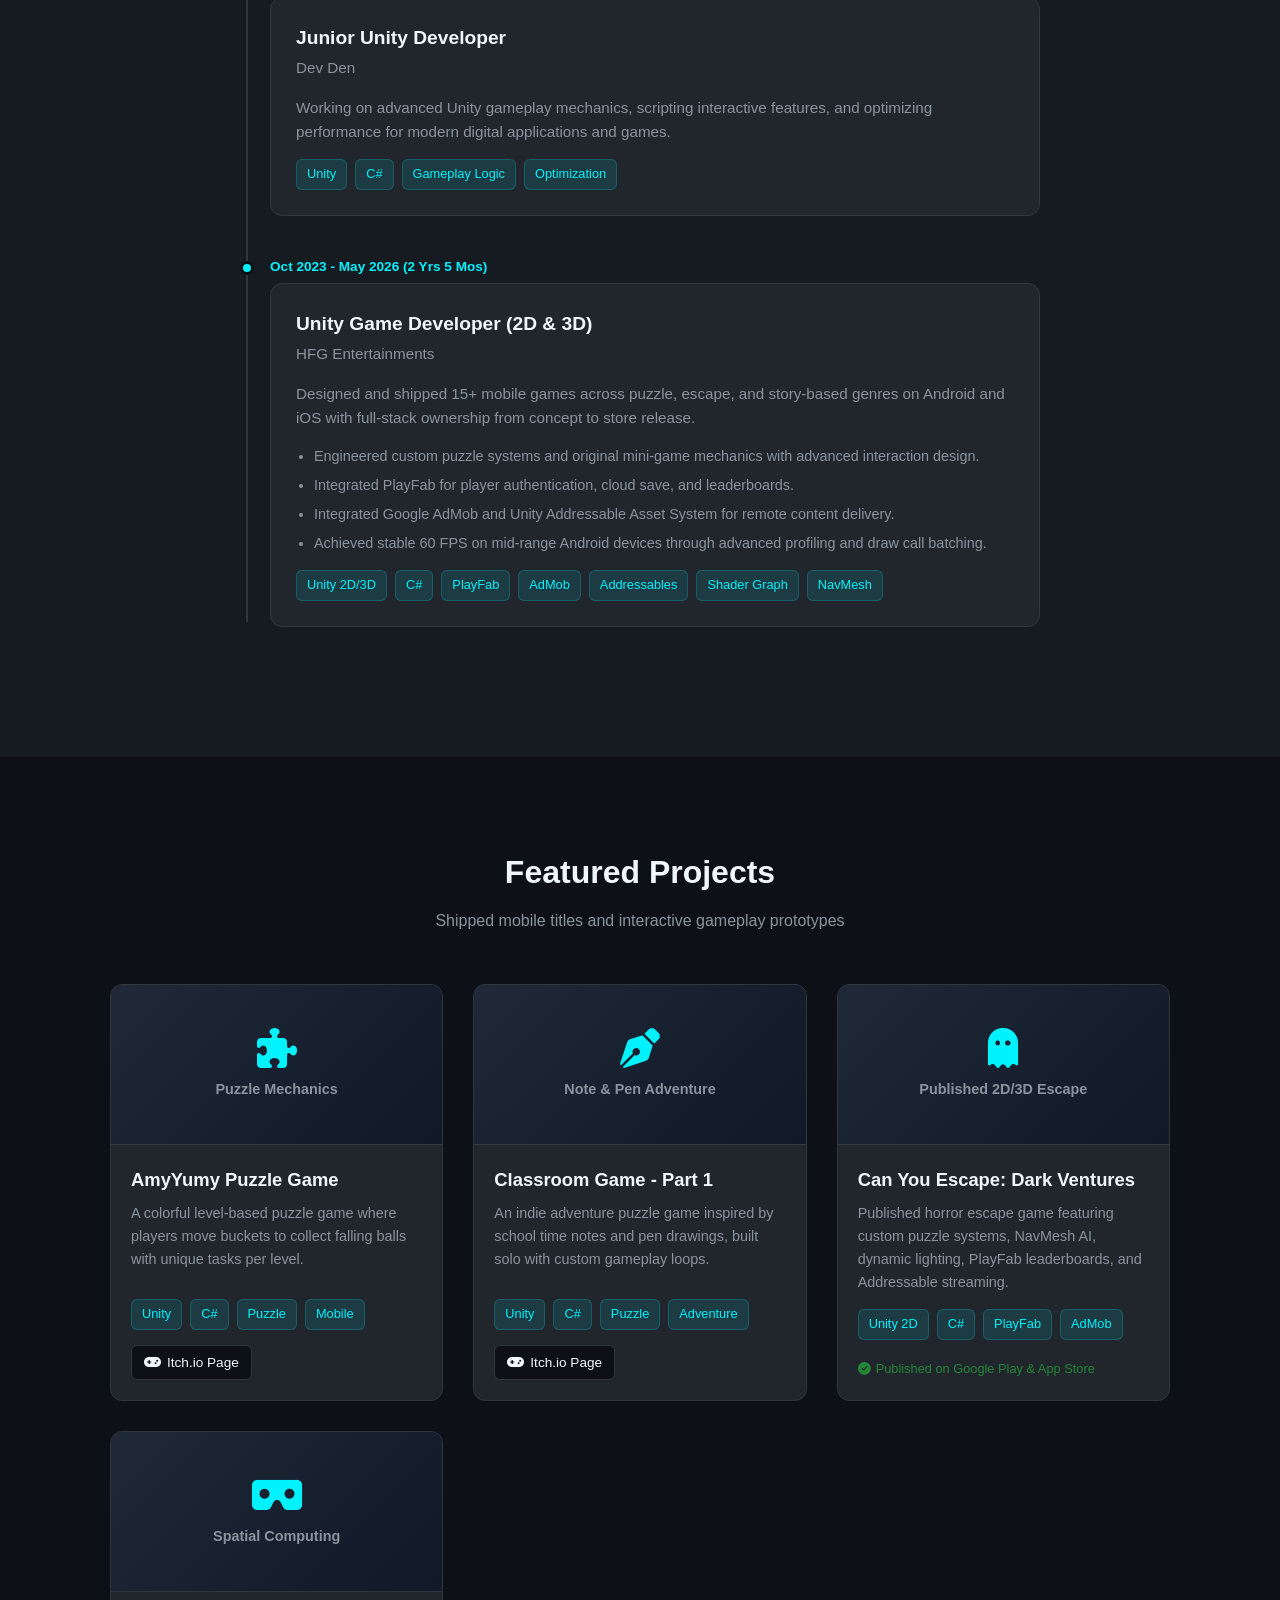
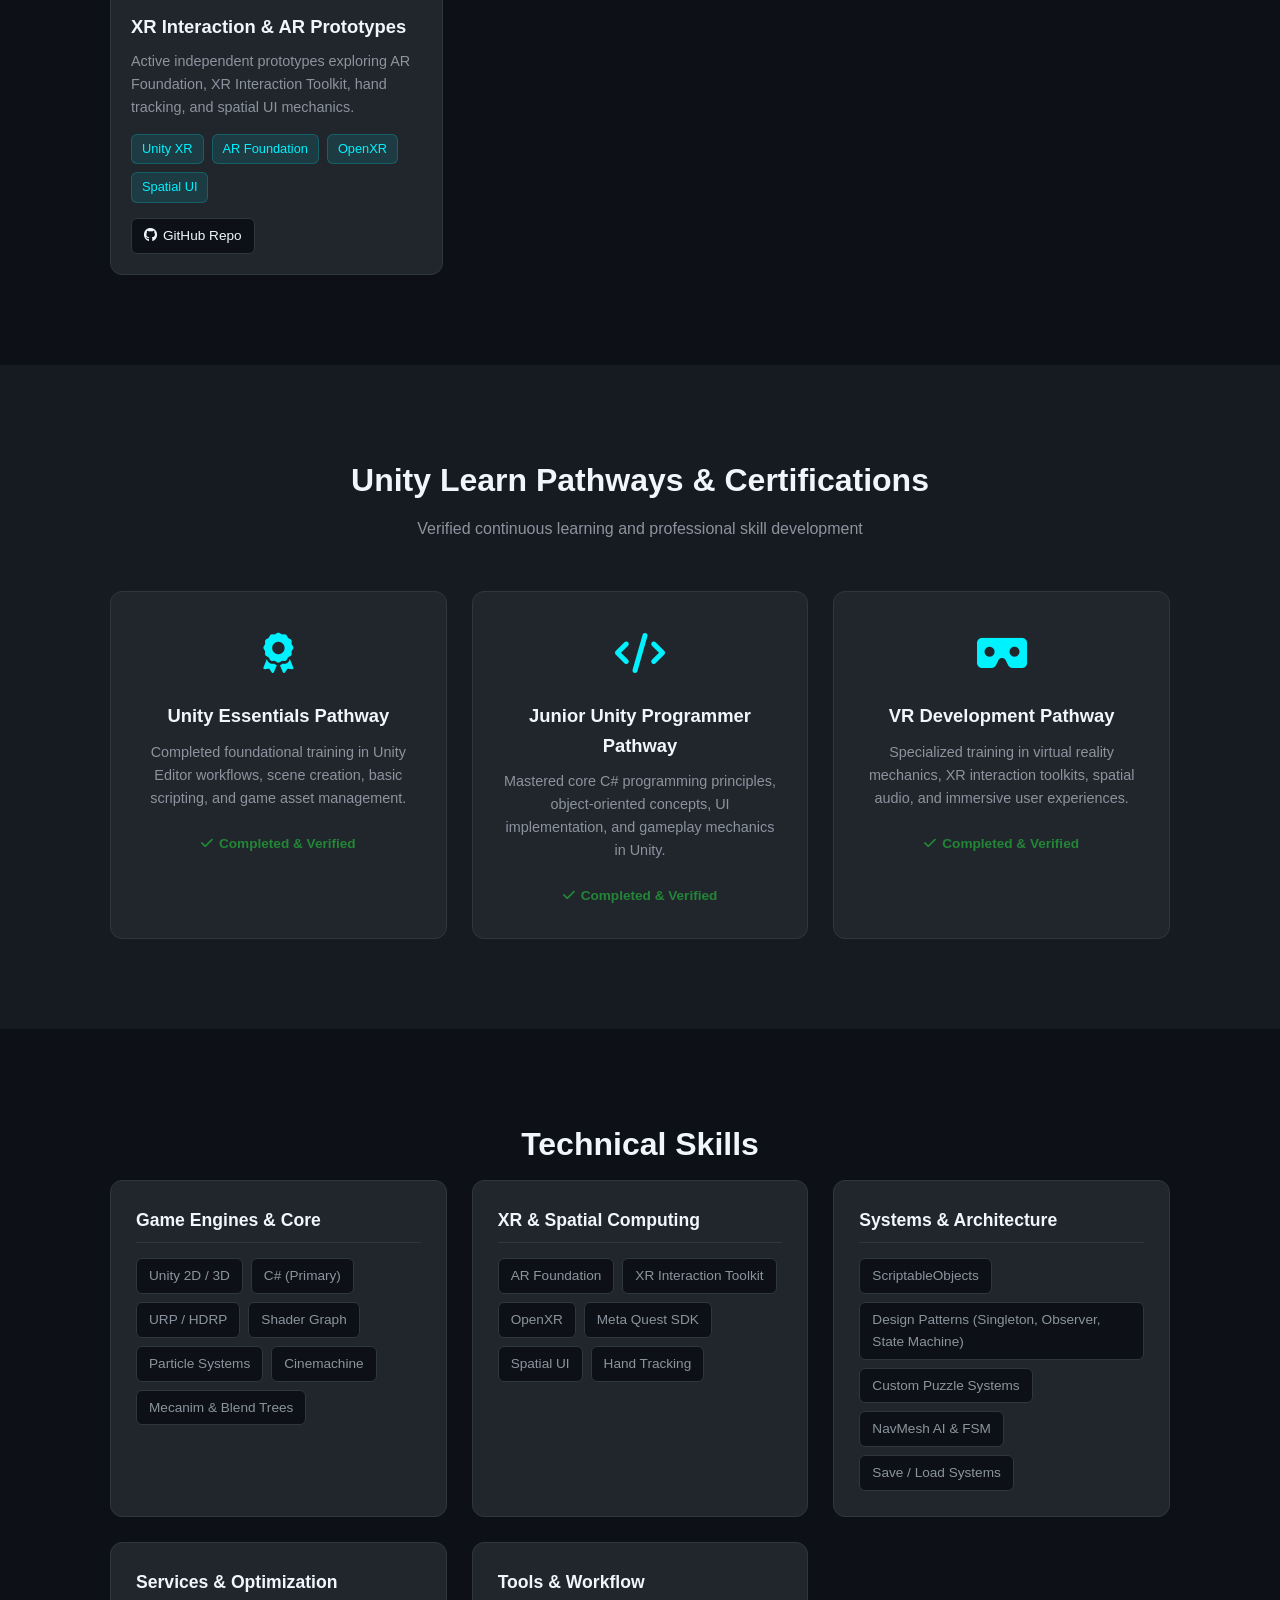
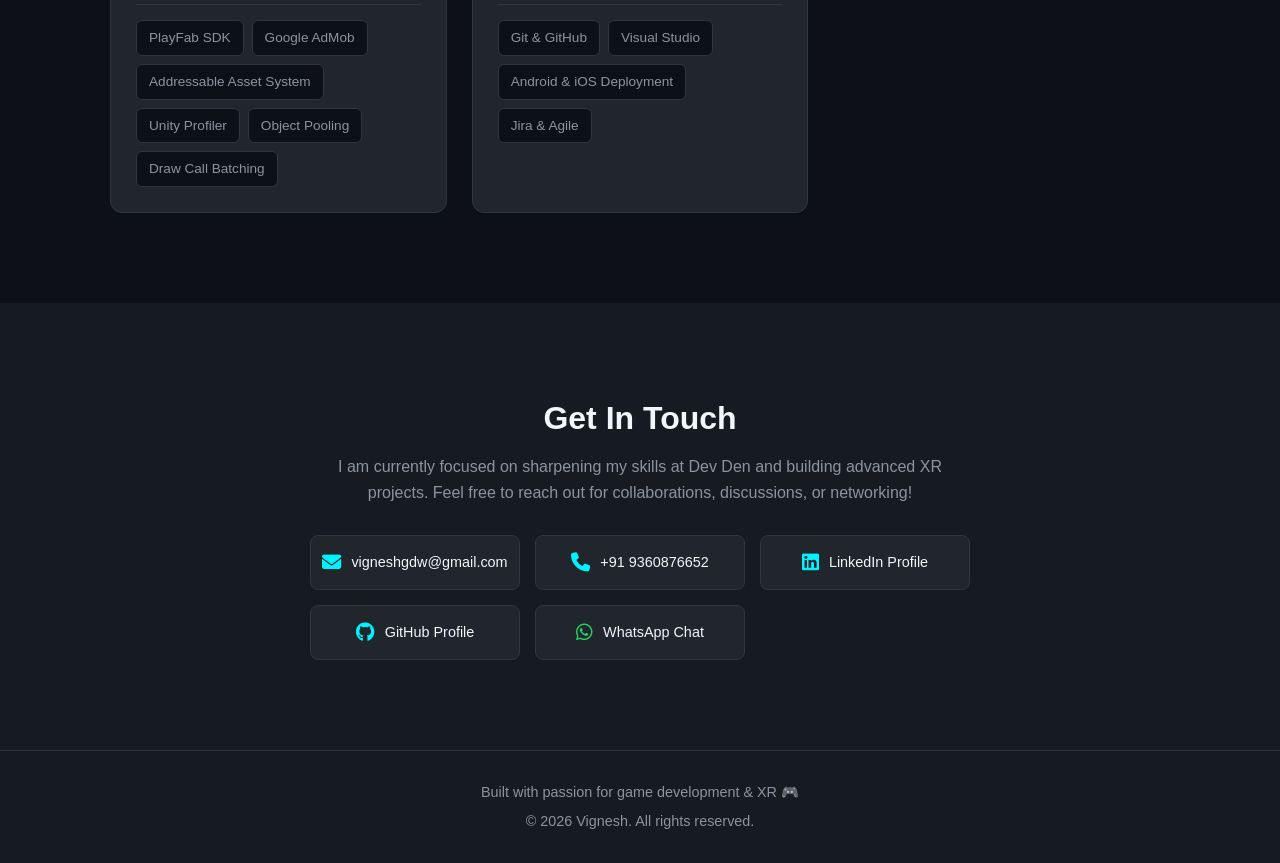
==== commit 5b980bc4: "html update - 3 Added dynamic rotating title feature in the hero section and improved overall struct" ====
--- a/index.html
+++ b/index.html
@@ -36,8 +36,14 @@
             <div class="status-badge">
                 <span class="pulse-dot"></span> Currently at Dev Den | Leveling up XR & Skills
             </div>
-            <h1>Hi, I'm <span class="gradient-text">Vignesh</span></h1>
-            <h2>Unity Gameplay & XR Developer</h2>
+            <h1>Hi, I'm <span class="gradient-text shine-effect">Vignesh</span></h1>
+            
+            <!-- Dynamic Rotating Title Container -->
+            <div class="hero-title-wrapper">
+                <span class="static-prefix">Unity</span>
+                <span id="rotating-role" class="rotating-text">Junior Developer</span>
+            </div>
+
             <p>
                 Building polished mobile games, custom puzzle mechanics, and immersive spatial XR experiences. 
                 2.5+ years of professional game development expertise in high-performance C# architecture, PlayFab backend, and optimization.
--- a/style.css
+++ b/style.css
@@ -134,20 +134,13 @@
     height: 8px;
     background-color: #238636;
     border-radius: 50%;
-    box-shadow: 0 0 0 rgba(35, 134, 54, 0.4);
     animation: pulse 2s infinite;
 }
 
 @keyframes pulse {
-    0% {
-        box-shadow: 0 0 0 0 rgba(35, 134, 54, 0.7);
-    }
-    70% {
-        box-shadow: 0 0 0 8px rgba(35, 134, 54, 0);
-    }
-    100% {
-        box-shadow: 0 0 0 0 rgba(35, 134, 54, 0);
-    }
+    0% { box-shadow: 0 0 0 0 rgba(35, 134, 54, 0.7); }
+    70% { box-shadow: 0 0 0 8px rgba(35, 134, 54, 0); }
+    100% { box-shadow: 0 0 0 0 rgba(35, 134, 54, 0); }
 }
 
 .hero h1 {
@@ -392,24 +385,25 @@
 
 .project-media {
     width: 100%;
-    height: 180px;
-    background-color: #000;
-    position: relative;
-}
-
-.project-media video {
-    width: 100%;
-    height: 100%;
-    object-fit: cover;
-}
-
-.placeholder-media {
-    display: flex;
+    height: 160px;
+    background: linear-gradient(135deg, #1f2937, #111827);
+    display: flex;
+    flex-direction: column;
     align-items: center;
     justify-content: center;
-    background: linear-gradient(135deg, #1f2937, #111827);
-    color: var(--accent-color);
-    font-size: 3rem;
+    color: var(--accent-color);
+    gap: 10px;
+    border-bottom: 1px solid var(--border-color);
+}
+
+.project-media i {
+    font-size: 2.5rem;
+}
+
+.project-media span {
+    font-size: 0.9rem;
+    font-weight: 600;
+    color: var(--text-secondary);
 }
 
 .project-info {
@@ -621,11 +615,6 @@
 }
 
 /* Responsive Design */
-@keyframes fadeIn {
-    from { opacity: 0; transform: translateY(10px); }
-    to { opacity: 1; transform: translateY(0); }
-}
-
 @media (max-width: 768px) {
     .nav-links {
         display: none;
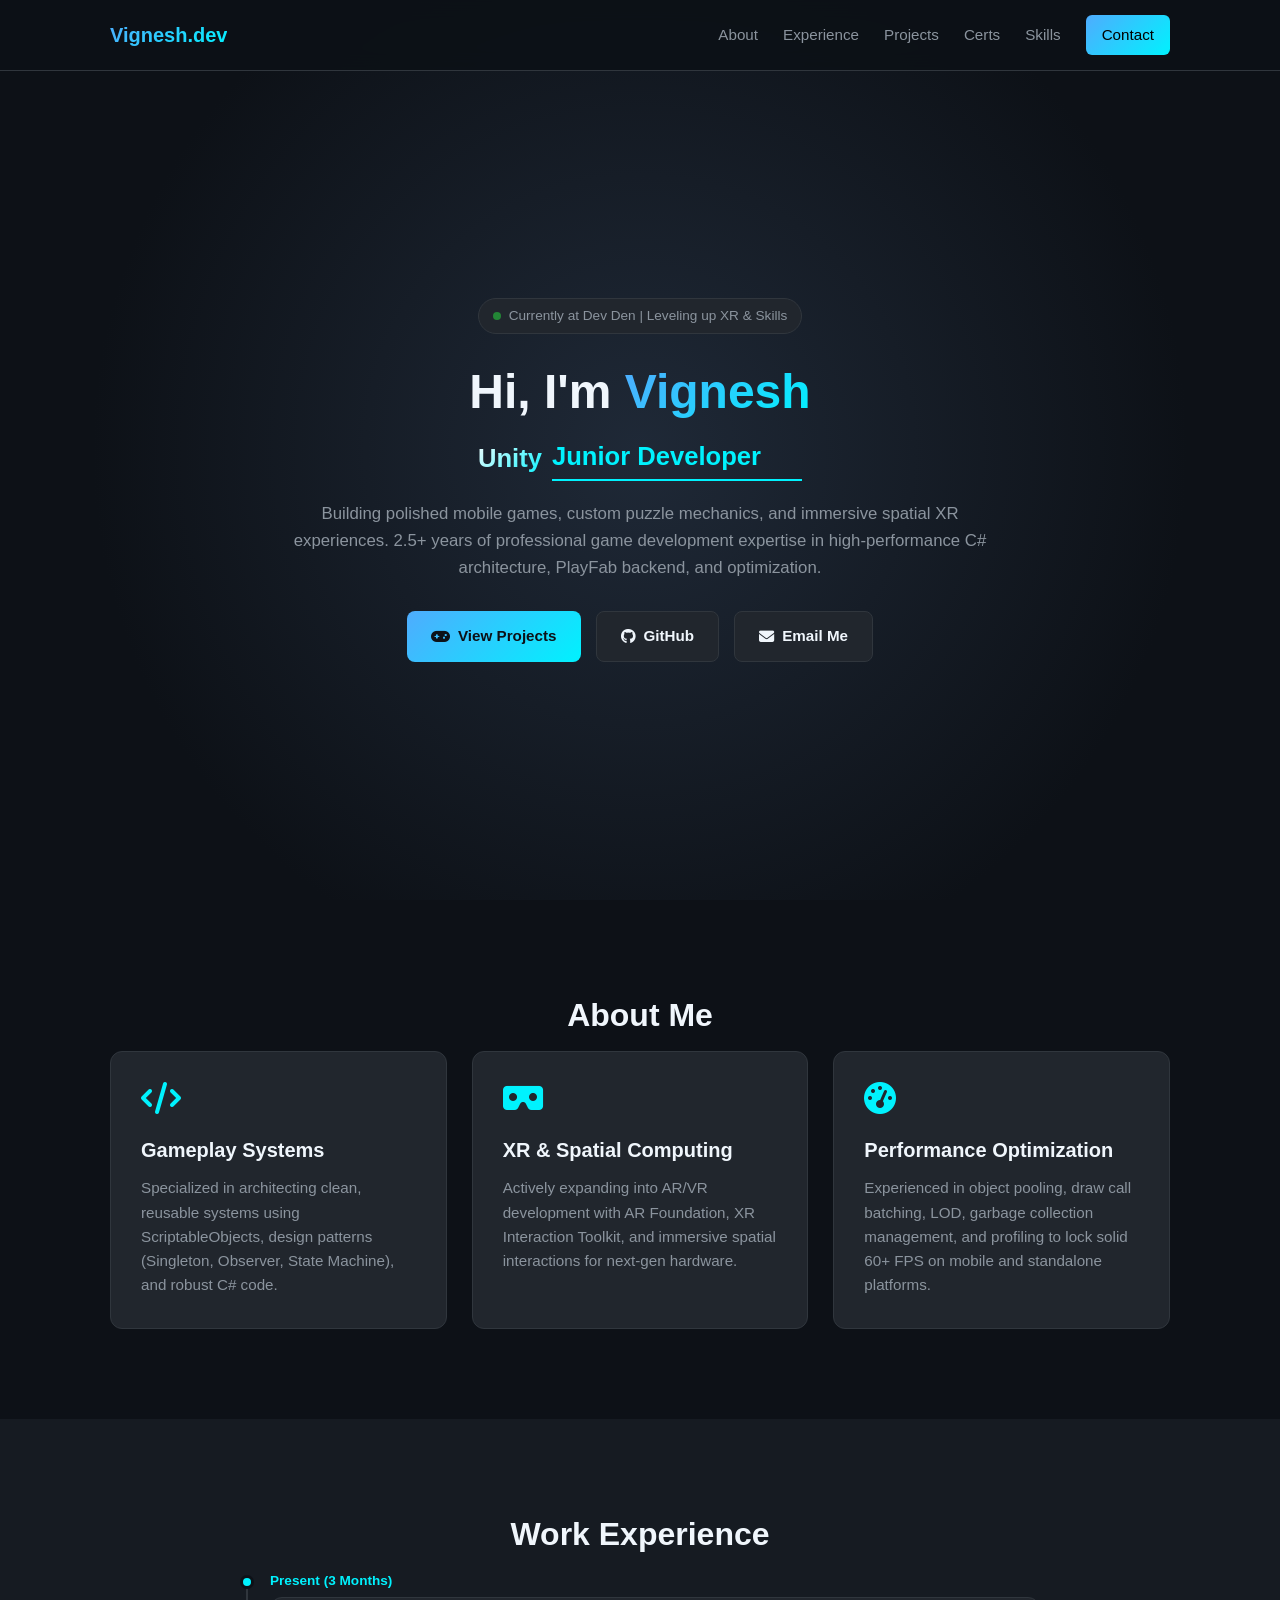
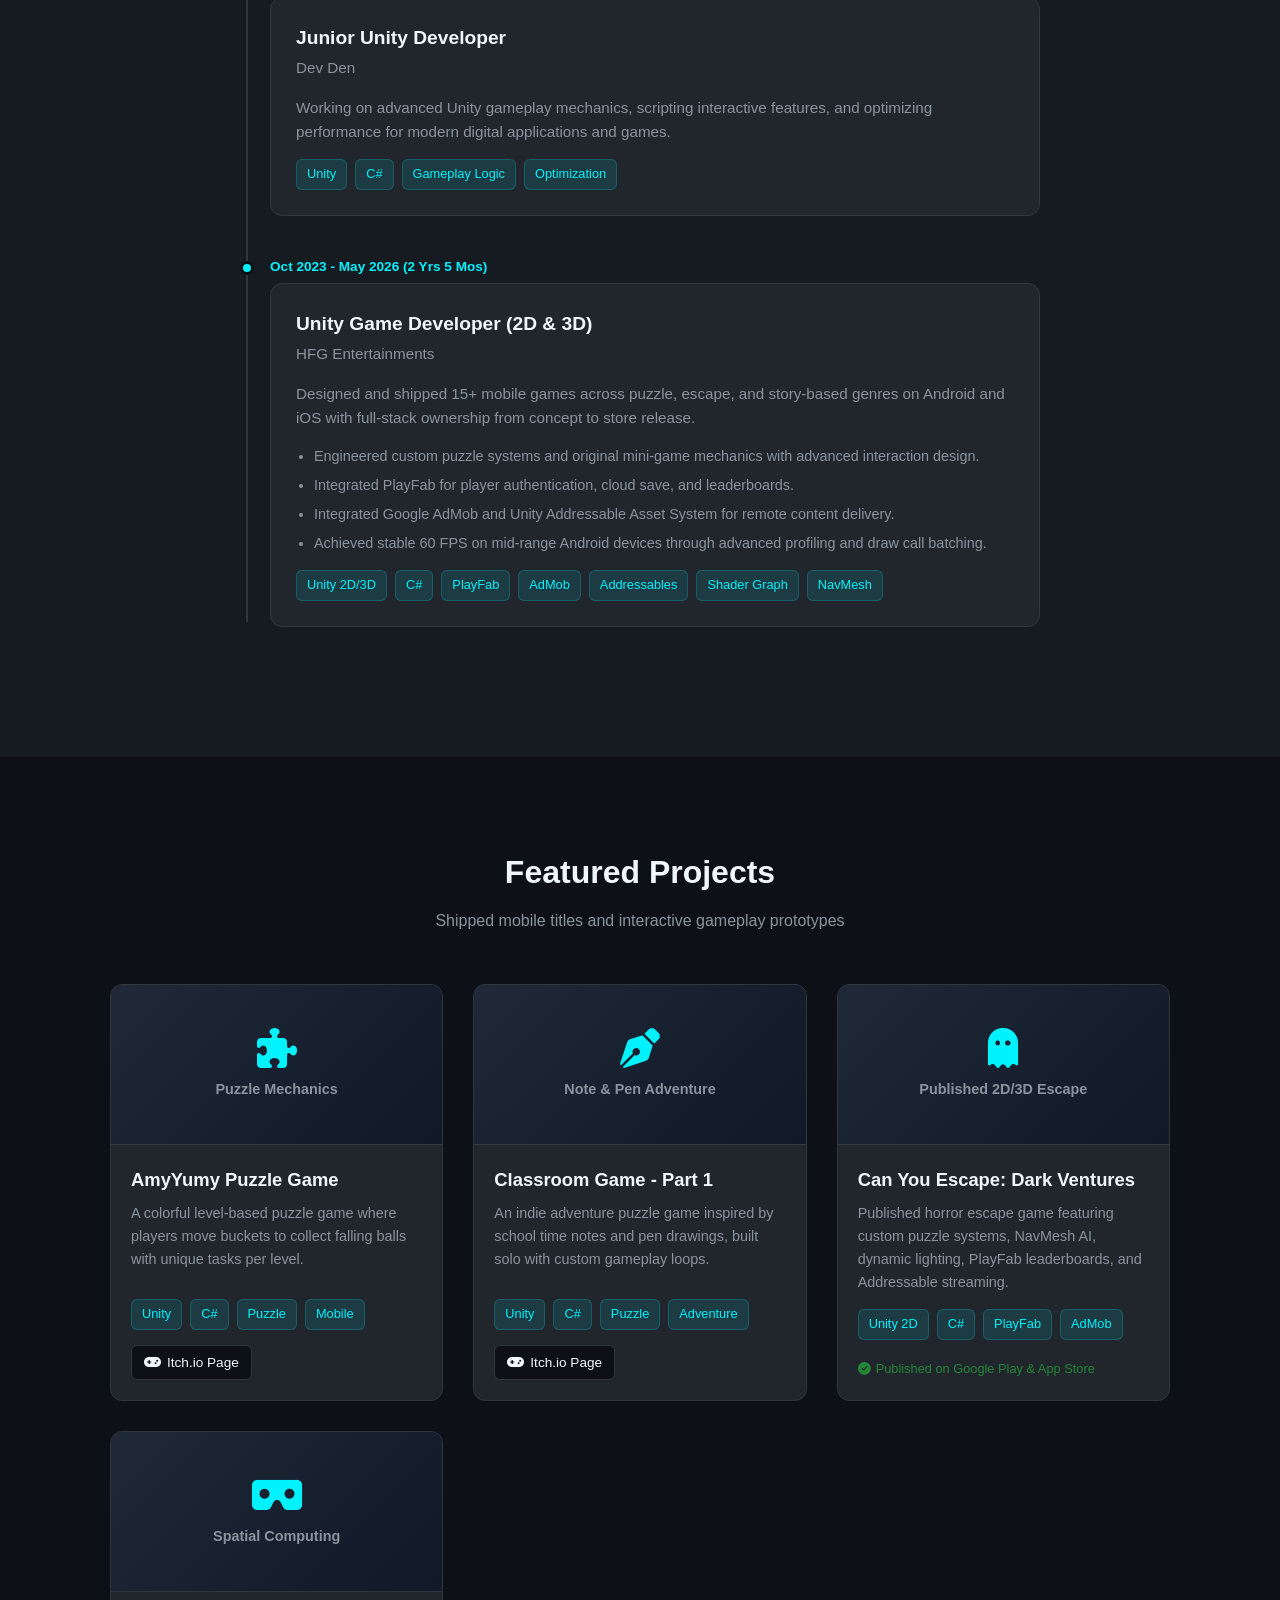
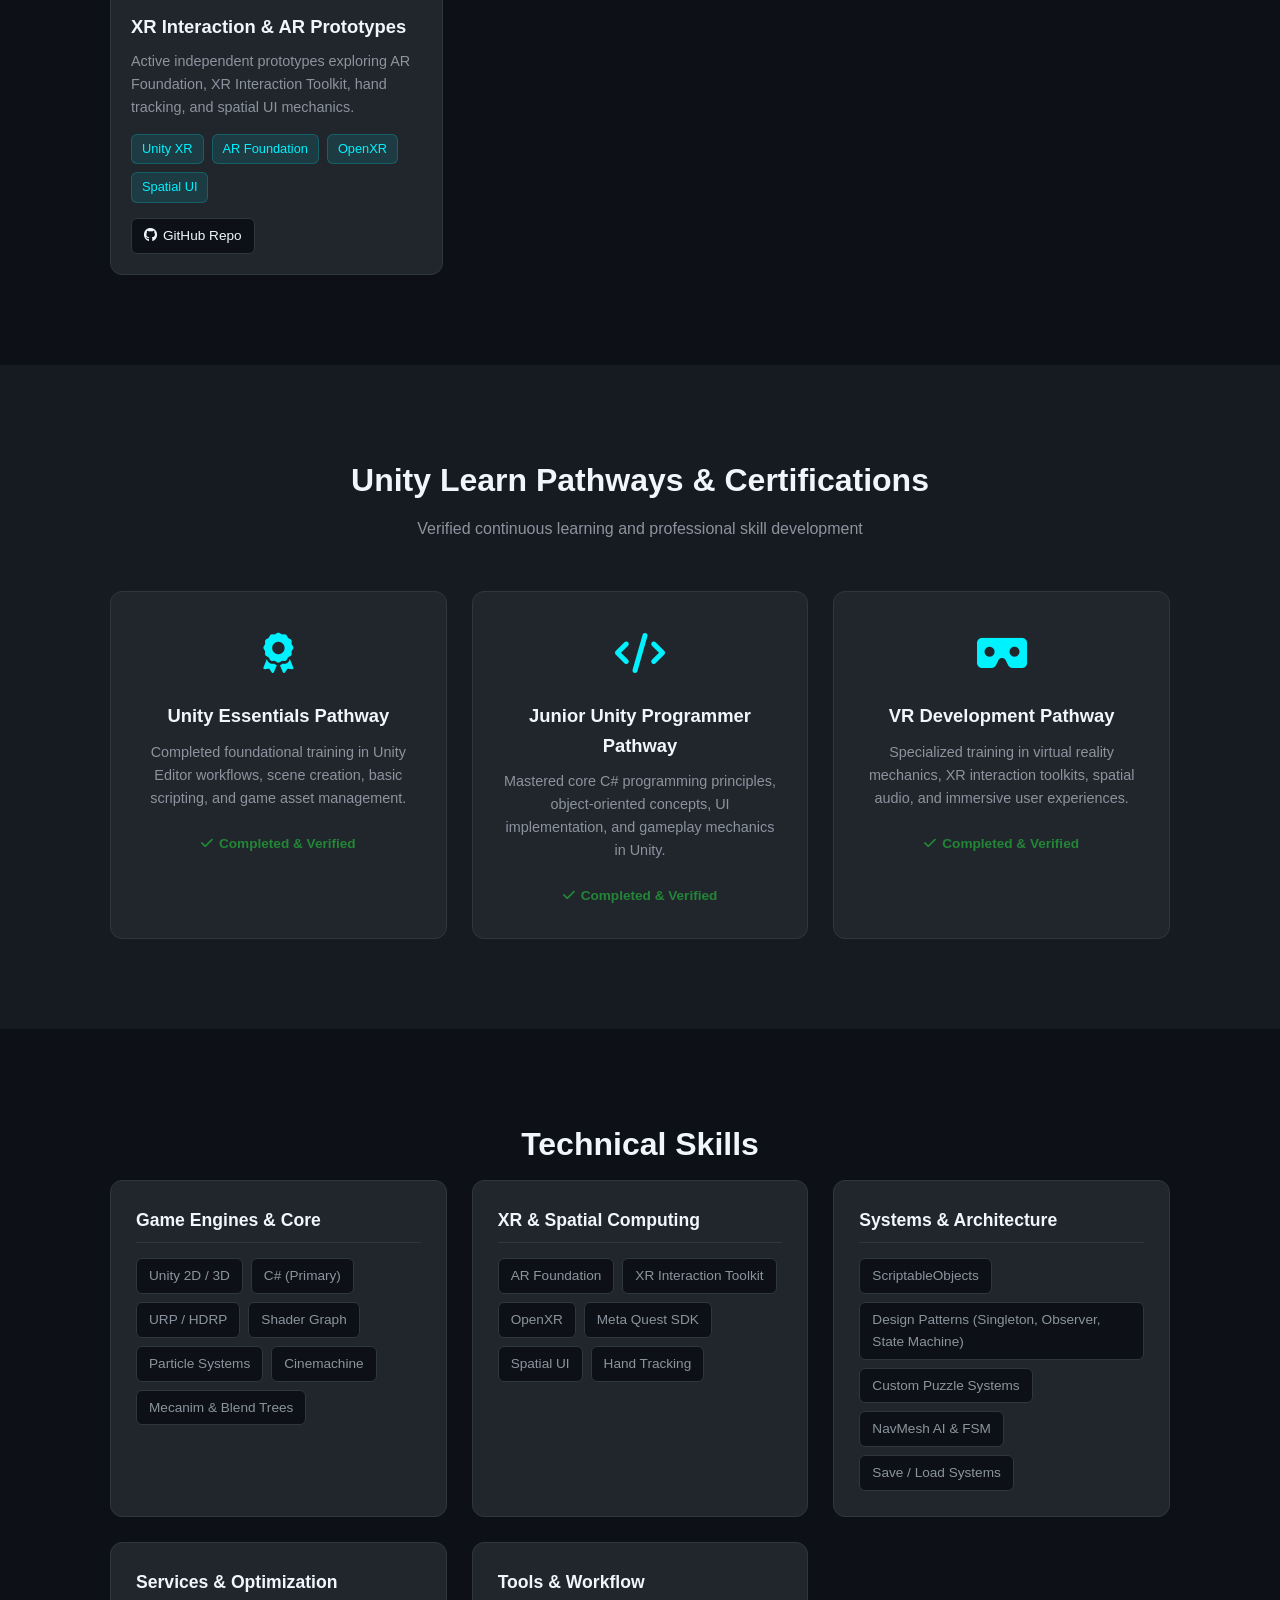
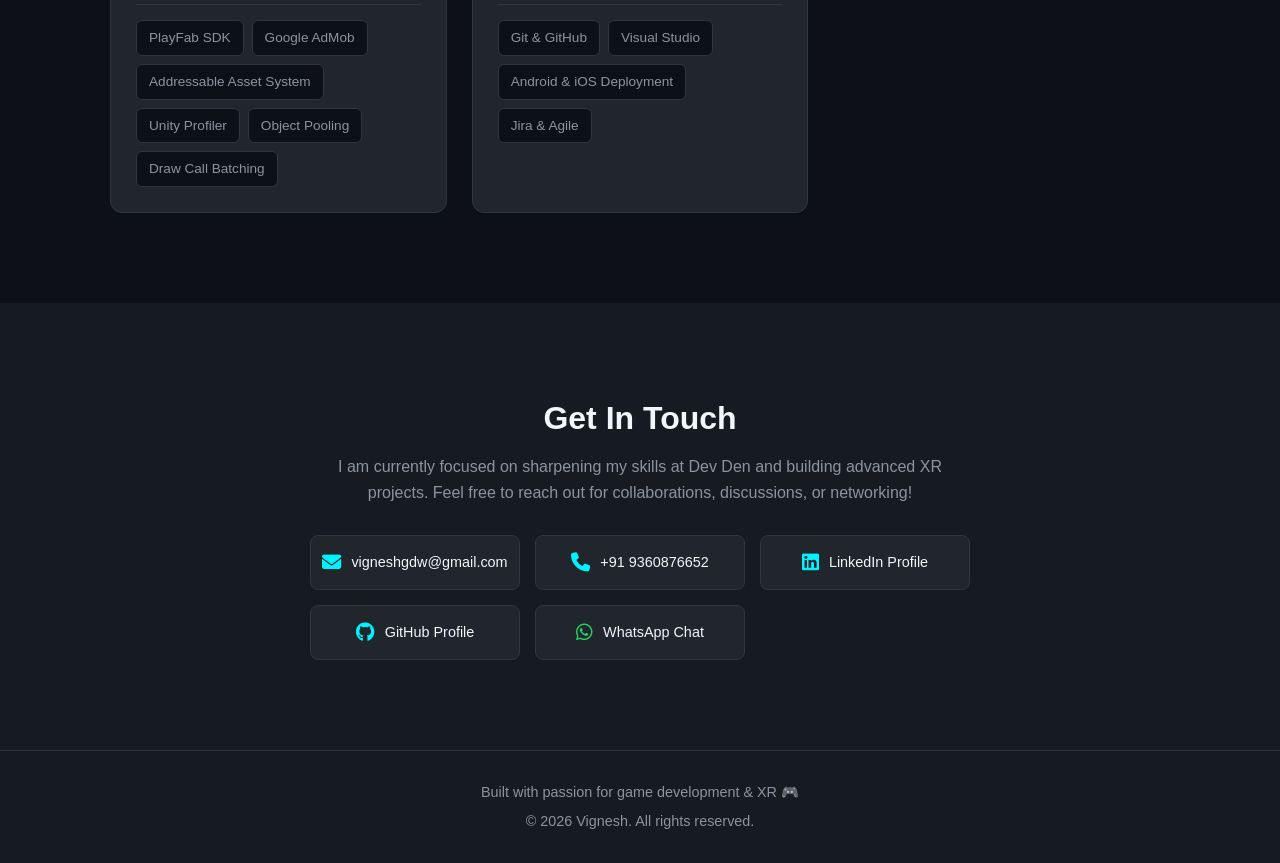
==== commit b5a902ea: "html updated - 4" ====
--- a/index.html
+++ b/index.html
@@ -36,7 +36,7 @@
             <div class="status-badge">
                 <span class="pulse-dot"></span> Currently at Dev Den | Leveling up XR & Skills
             </div>
-            <h1>Hi, I'm <span class="gradient-text shine-effect">Vignesh</span></h1>
+            <h1>Hi, I'm <span class="gradient-text">Vignesh</span></h1>
             
             <!-- Dynamic Rotating Title Container -->
             <div class="hero-title-wrapper">
--- a/style.css
+++ b/style.css
@@ -146,7 +146,7 @@
 .hero h1 {
     font-size: 3rem;
     font-weight: 800;
-    margin-bottom: 10px;
+    margin-bottom: 5px;
 }
 
 .gradient-text {
@@ -155,11 +155,67 @@
     -webkit-text-fill-color: transparent;
 }
 
-.hero h2 {
-    font-size: 1.5rem;
-    font-weight: 600;
-    color: var(--text-secondary);
+/* Shine effect on name/headings */
+.shine-effect {
+    position: relative;
+    display: inline-block;
+}
+
+.shine-effect::after {
+    content: '';
+    position: absolute;
+    top: -50%;
+    left: -50%;
+    width: 200%;
+    height: 200%;
+    background: linear-gradient(
+        to right,
+        rgba(255,255,255,0) 0%,
+        rgba(255,255,255,0.2) 50%,
+        rgba(255,255,255,0) 100%
+    );
+    transform: rotate(30deg);
+    animation: shine 4s infinite;
+}
+
+@keyframes shine {
+    0% { transform: translateX(-100%) rotate(30deg); }
+    20% { transform: translateX(100%) rotate(30deg); }
+    100% { transform: translateX(100%) rotate(30deg); }
+}
+
+/* Dynamic Rotating Title Styling */
+.hero-title-wrapper {
+    font-size: 1.6rem;
+    font-weight: 700;
     margin-bottom: 20px;
+    display: flex;
+    justify-content: center;
+    align-items: center;
+    gap: 10px;
+    flex-wrap: wrap;
+}
+
+.static-prefix {
+    color: var(--text-primary);
+    background: linear-gradient(135deg, #ffffff, var(--accent-color));
+    -webkit-background-clip: text;
+    -webkit-text-fill-color: transparent;
+}
+
+.rotating-text {
+    color: var(--accent-color);
+    border-bottom: 2px solid var(--accent-color);
+    padding-bottom: 2px;
+    min-width: 250px;
+    text-align: left;
+    display: inline-block;
+    animation: textFade 0.5s ease;
+}
+
+@keyframes textFade {
+    from { opacity: 0; transform: translateY(5px); }
+    to { opacity: 1; transform: translateY(0); }
 }
 
 .hero p {
@@ -642,7 +698,7 @@
         font-size: 2.2rem;
     }
 
-    .hero h2 {
-        font-size: 1.2rem;
+    .hero-title-wrapper {
+        font-size: 1.3rem;
     }
 }
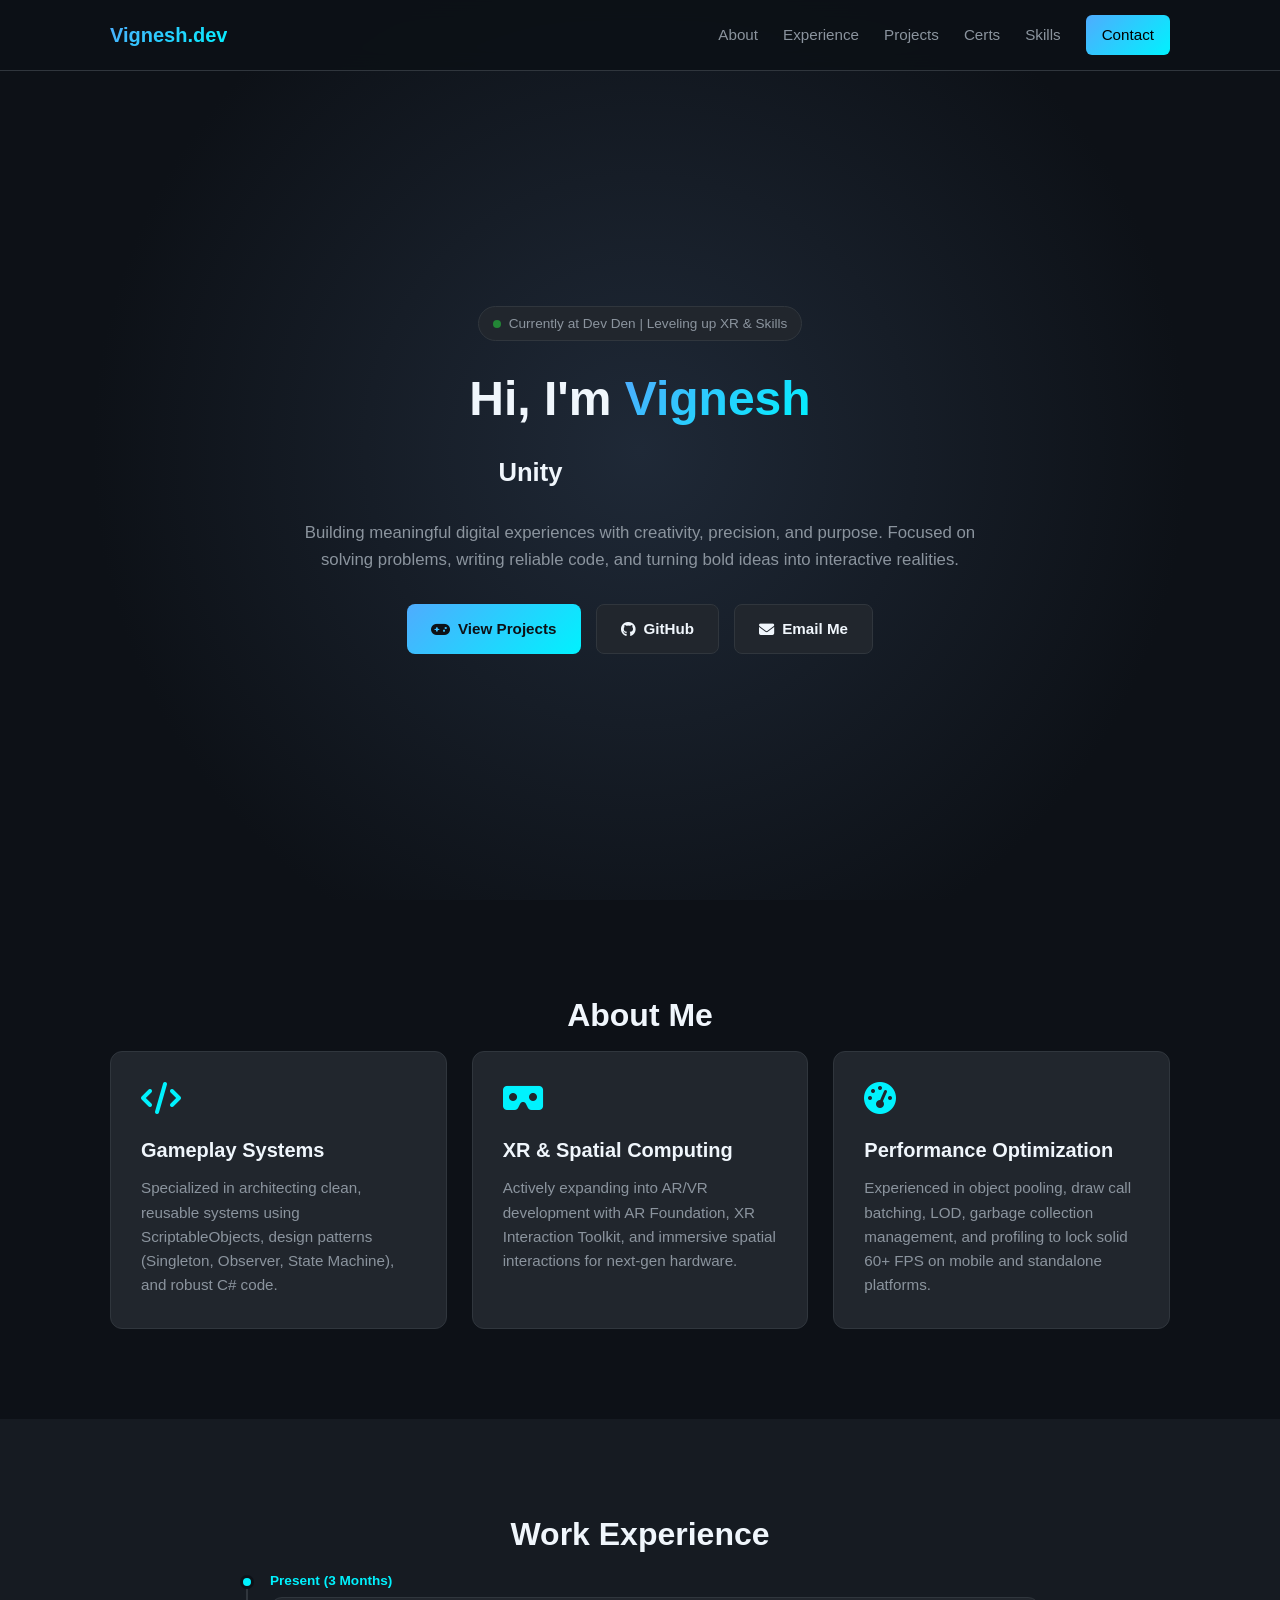
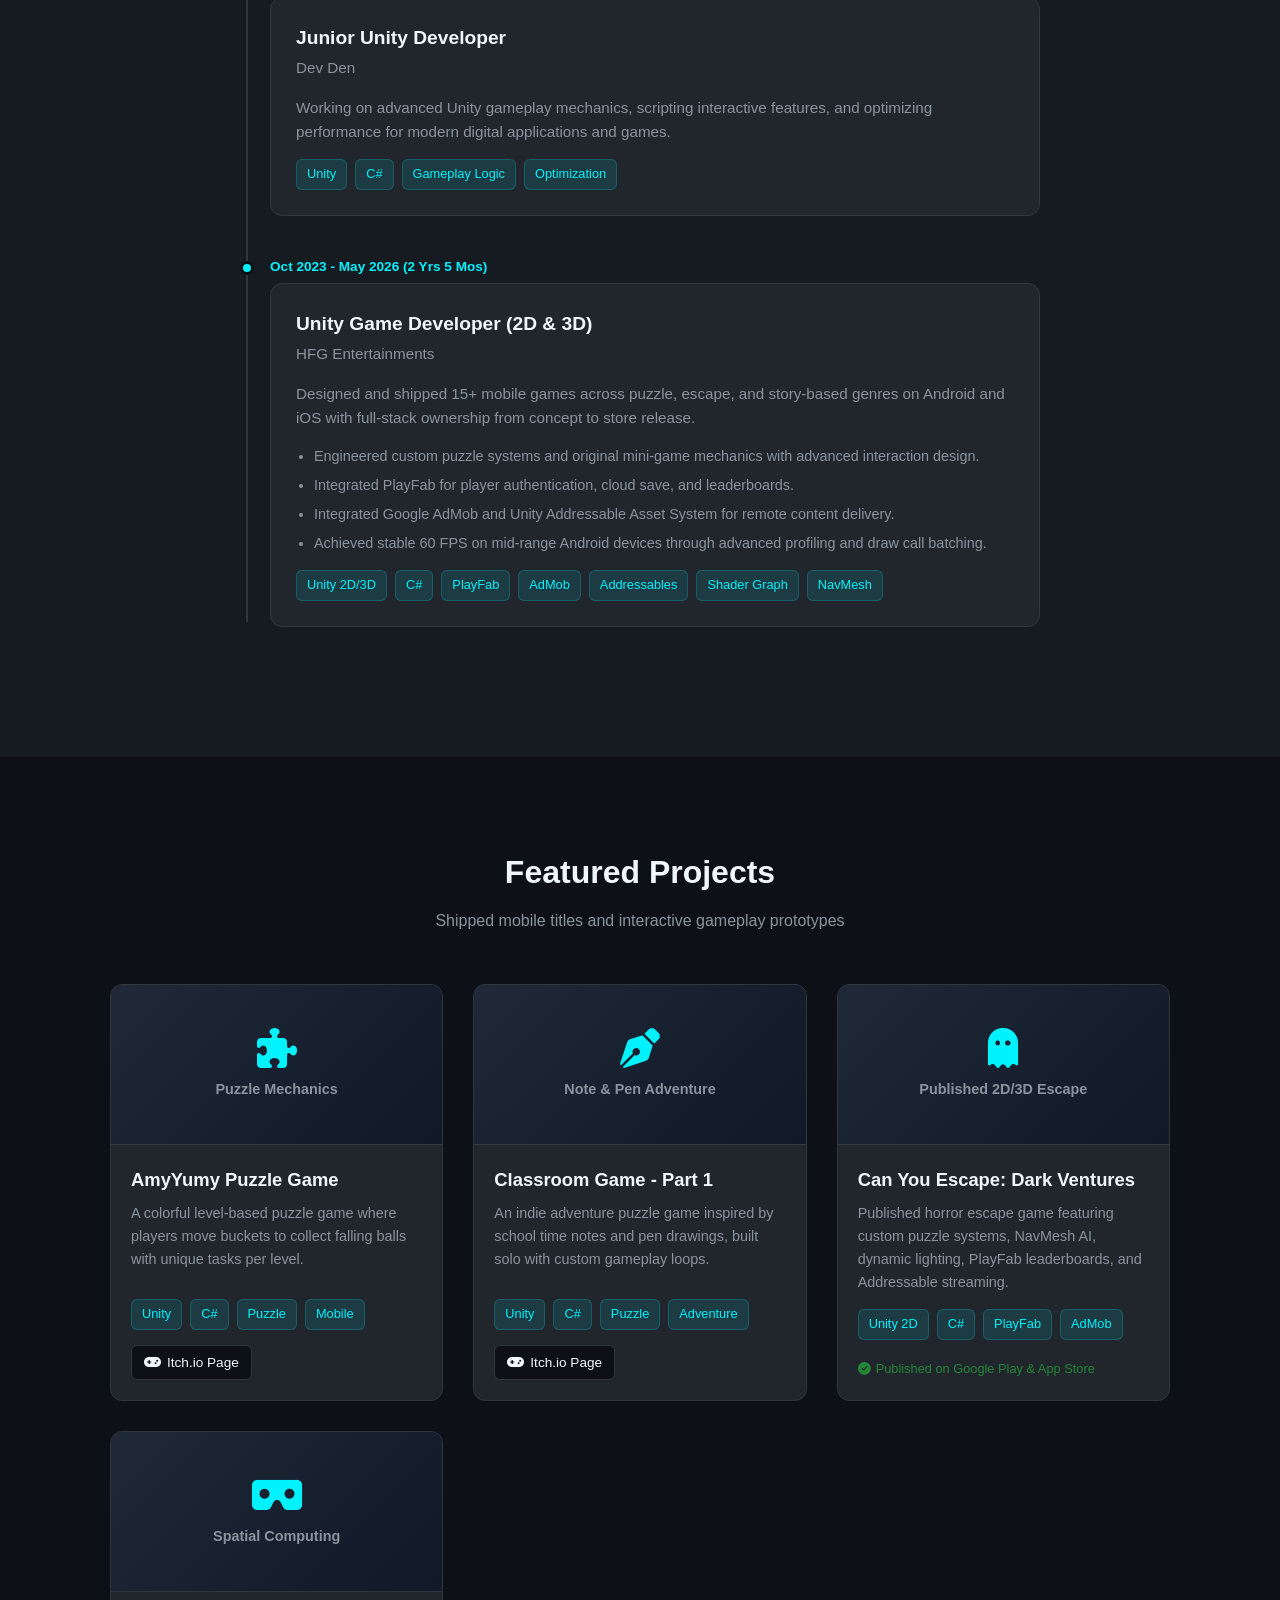
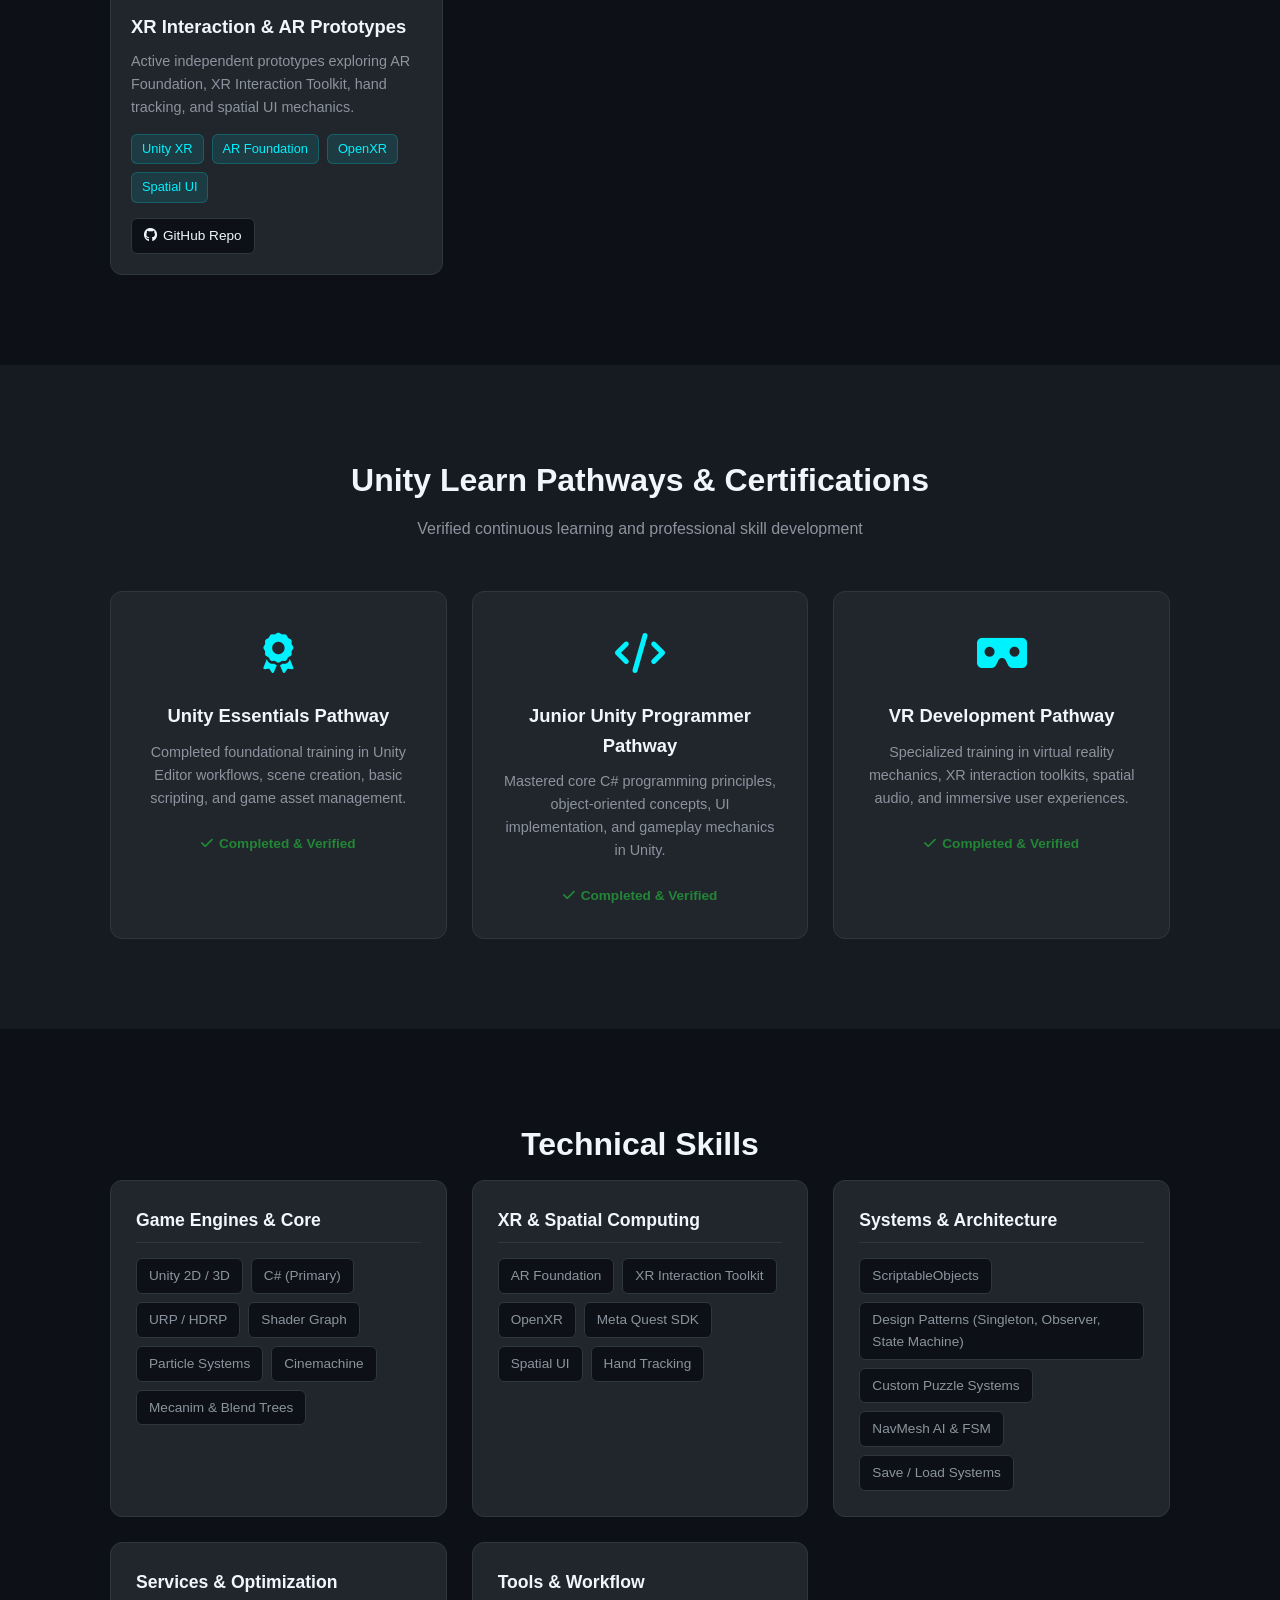
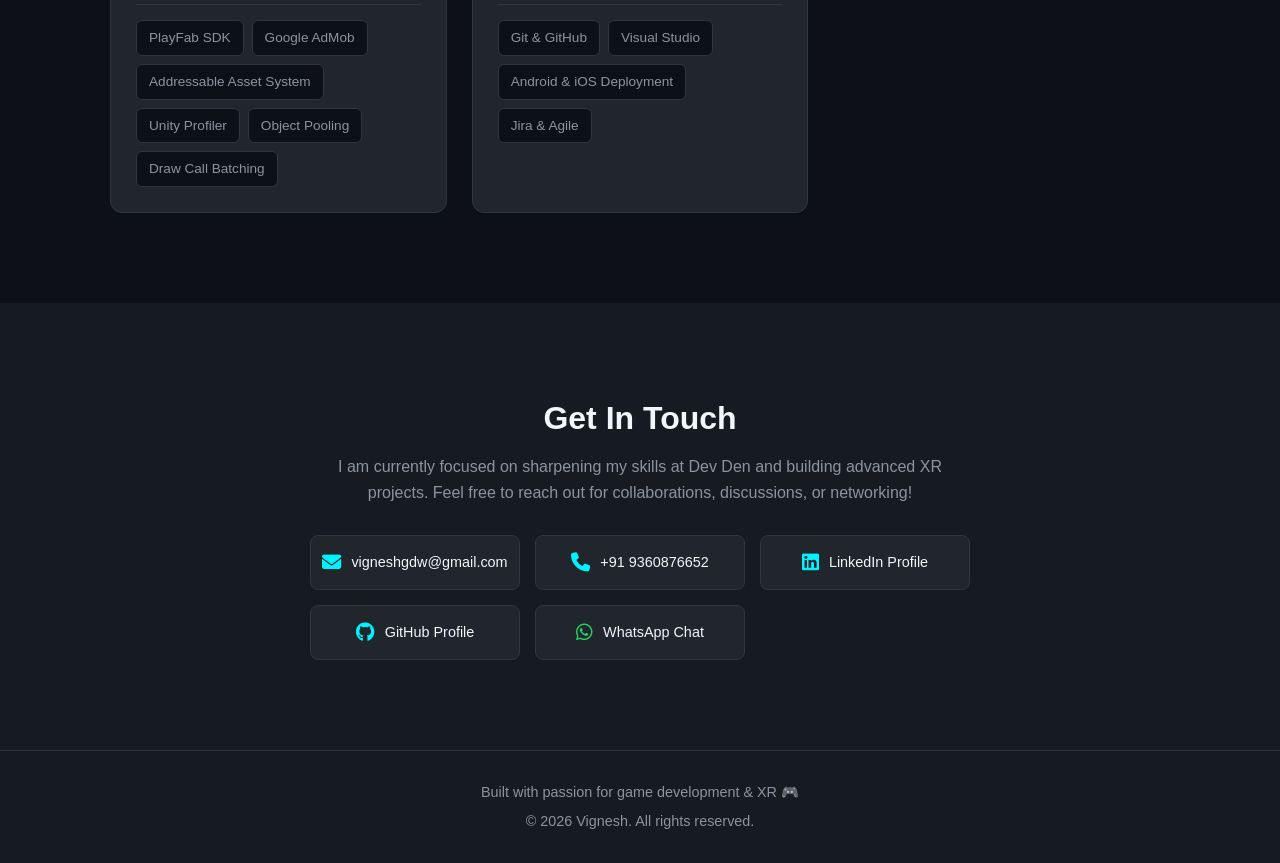
==== commit 68fc6c46: "Update index.html with new content and struct Replaced the content of index.html with an updated ver" ====
--- a/index.html
+++ b/index.html
@@ -44,10 +44,8 @@
                 <span id="rotating-role" class="rotating-text">Junior Developer</span>
             </div>
 
-            <p>
-                Building polished mobile games, custom puzzle mechanics, and immersive spatial XR experiences. 
-                2.5+ years of professional game development expertise in high-performance C# architecture, PlayFab backend, and optimization.
-            </p>
+            <p>Building meaningful digital experiences with creativity, precision, and purpose. 
+                Focused on solving problems, writing reliable code, and turning bold ideas into interactive realities. </p>
             <div class="hero-btns">
                 <a href="#projects" class="btn btn-primary"><i class="fa-solid fa-gamepad"></i> View Projects</a>
                 <a href="https://github.com/vigneshGDW" target="_blank" class="btn btn-outline"><i class="fa-brands fa-github"></i> GitHub</a>
--- a/style.css
+++ b/style.css
@@ -146,7 +146,7 @@
 .hero h1 {
     font-size: 3rem;
     font-weight: 800;
-    margin-bottom: 5px;
+    margin-bottom: 12px;
 }
 
 .gradient-text {
@@ -155,40 +155,11 @@
     -webkit-text-fill-color: transparent;
 }
 
-/* Shine effect on name/headings */
-.shine-effect {
-    position: relative;
-    display: inline-block;
-}
-
-.shine-effect::after {
-    content: '';
-    position: absolute;
-    top: -50%;
-    left: -50%;
-    width: 200%;
-    height: 200%;
-    background: linear-gradient(
-        to right,
-        rgba(255,255,255,0) 0%,
-        rgba(255,255,255,0.2) 50%,
-        rgba(255,255,255,0) 100%
-    );
-    transform: rotate(30deg);
-    animation: shine 4s infinite;
-}
-
-@keyframes shine {
-    0% { transform: translateX(-100%) rotate(30deg); }
-    20% { transform: translateX(100%) rotate(30deg); }
-    100% { transform: translateX(100%) rotate(30deg); }
-}
-
 /* Dynamic Rotating Title Styling */
 .hero-title-wrapper {
     font-size: 1.6rem;
     font-weight: 700;
-    margin-bottom: 20px;
+    margin-bottom: 25px;
     display: flex;
     justify-content: center;
     align-items: center;
@@ -198,24 +169,14 @@
 
 .static-prefix {
     color: var(--text-primary);
-    background: linear-gradient(135deg, #ffffff, var(--accent-color));
-    -webkit-background-clip: text;
-    -webkit-text-fill-color: transparent;
 }
 
 .rotating-text {
     color: var(--accent-color);
     border-bottom: 2px solid var(--accent-color);
     padding-bottom: 2px;
-    min-width: 250px;
-    text-align: left;
     display: inline-block;
-    animation: textFade 0.5s ease;
-}
-
-@keyframes textFade {
-    from { opacity: 0; transform: translateY(5px); }
-    to { opacity: 1; transform: translateY(0); }
+    transition: opacity 0.3s ease, transform 0.3s ease;
 }
 
 .hero p {
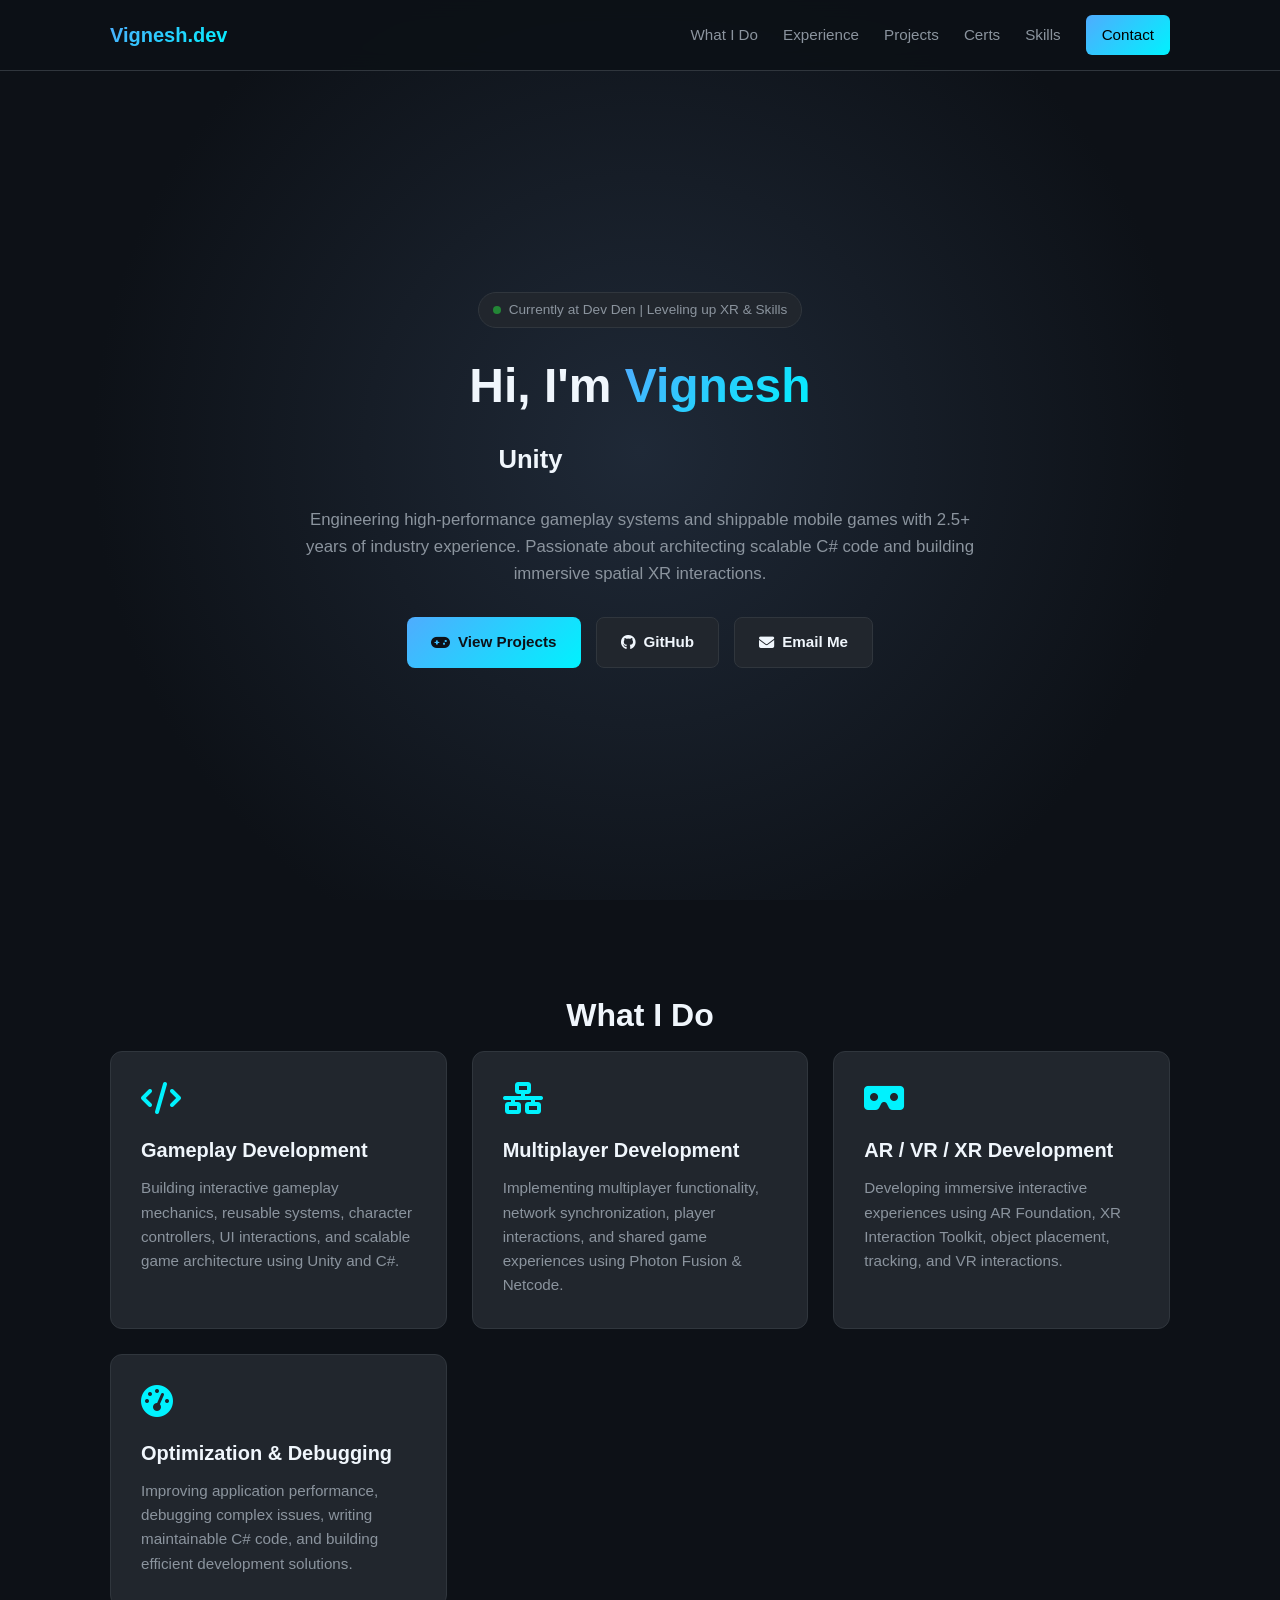
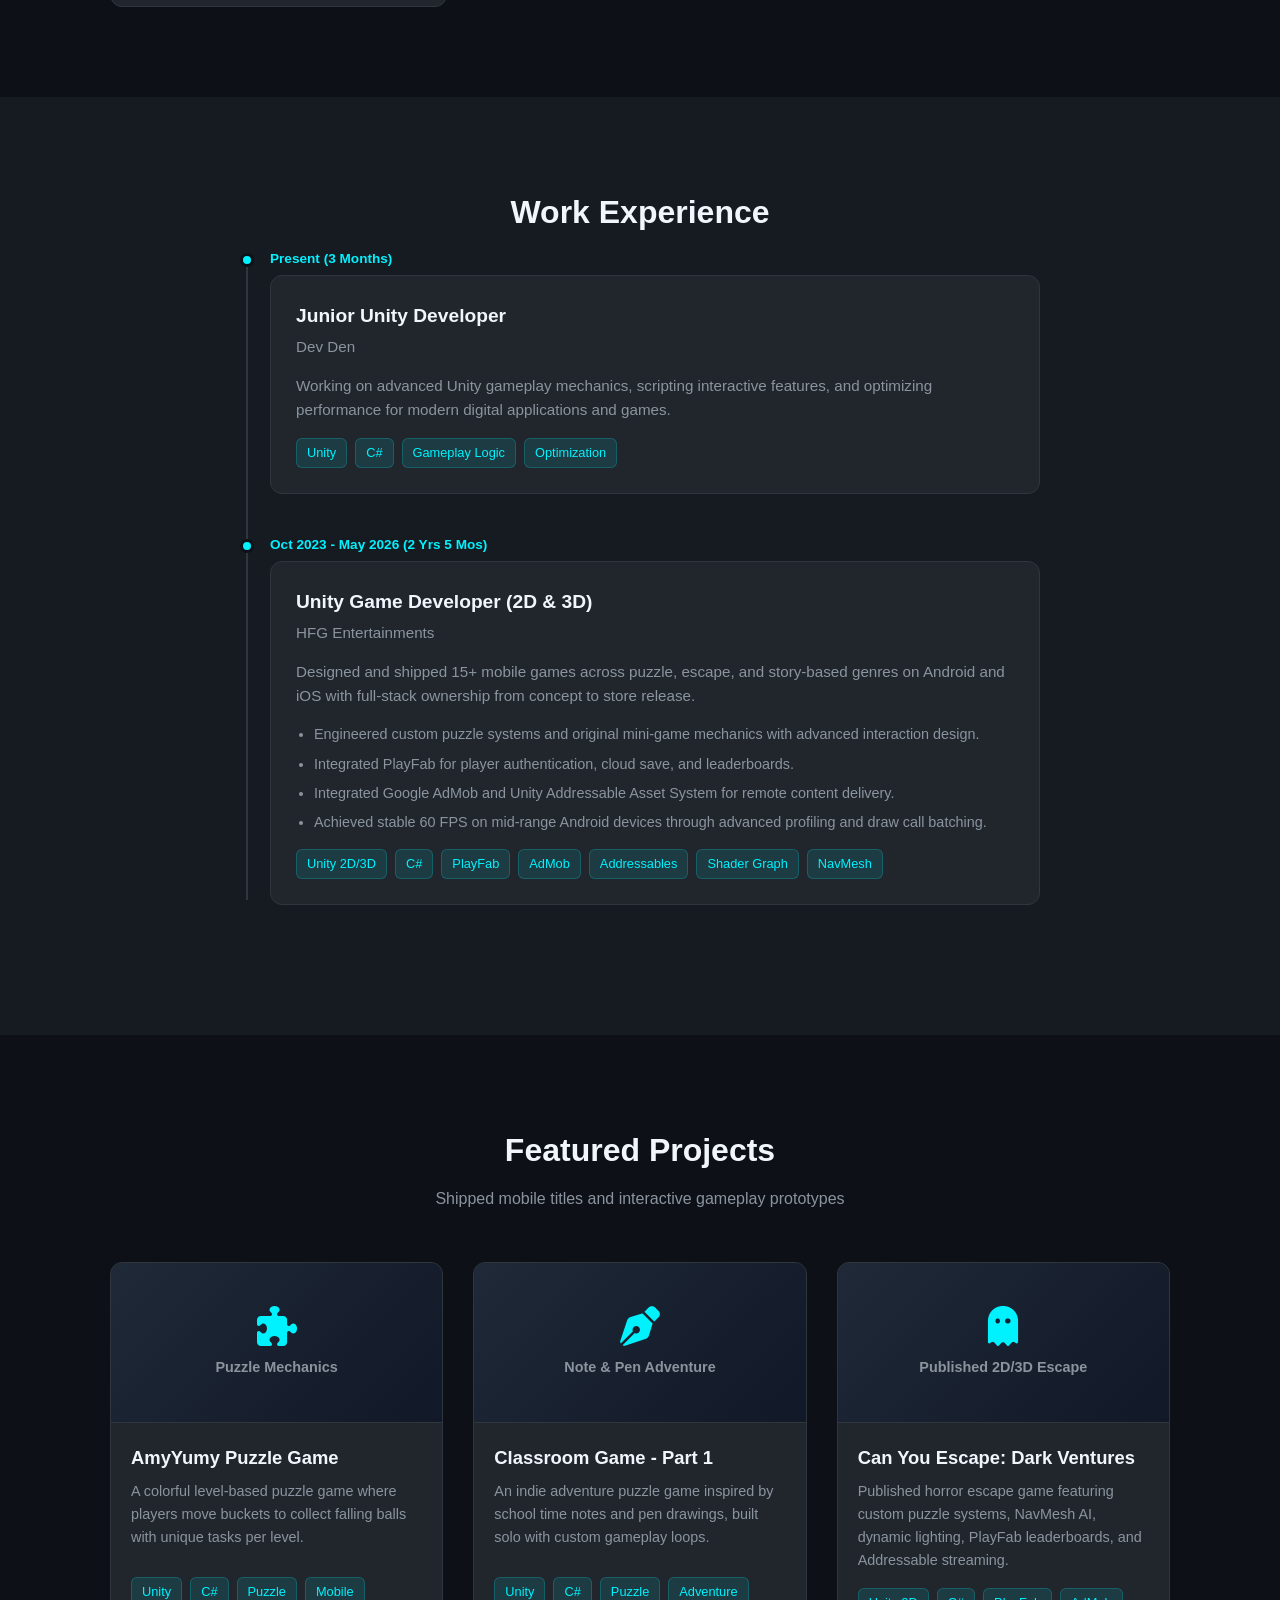
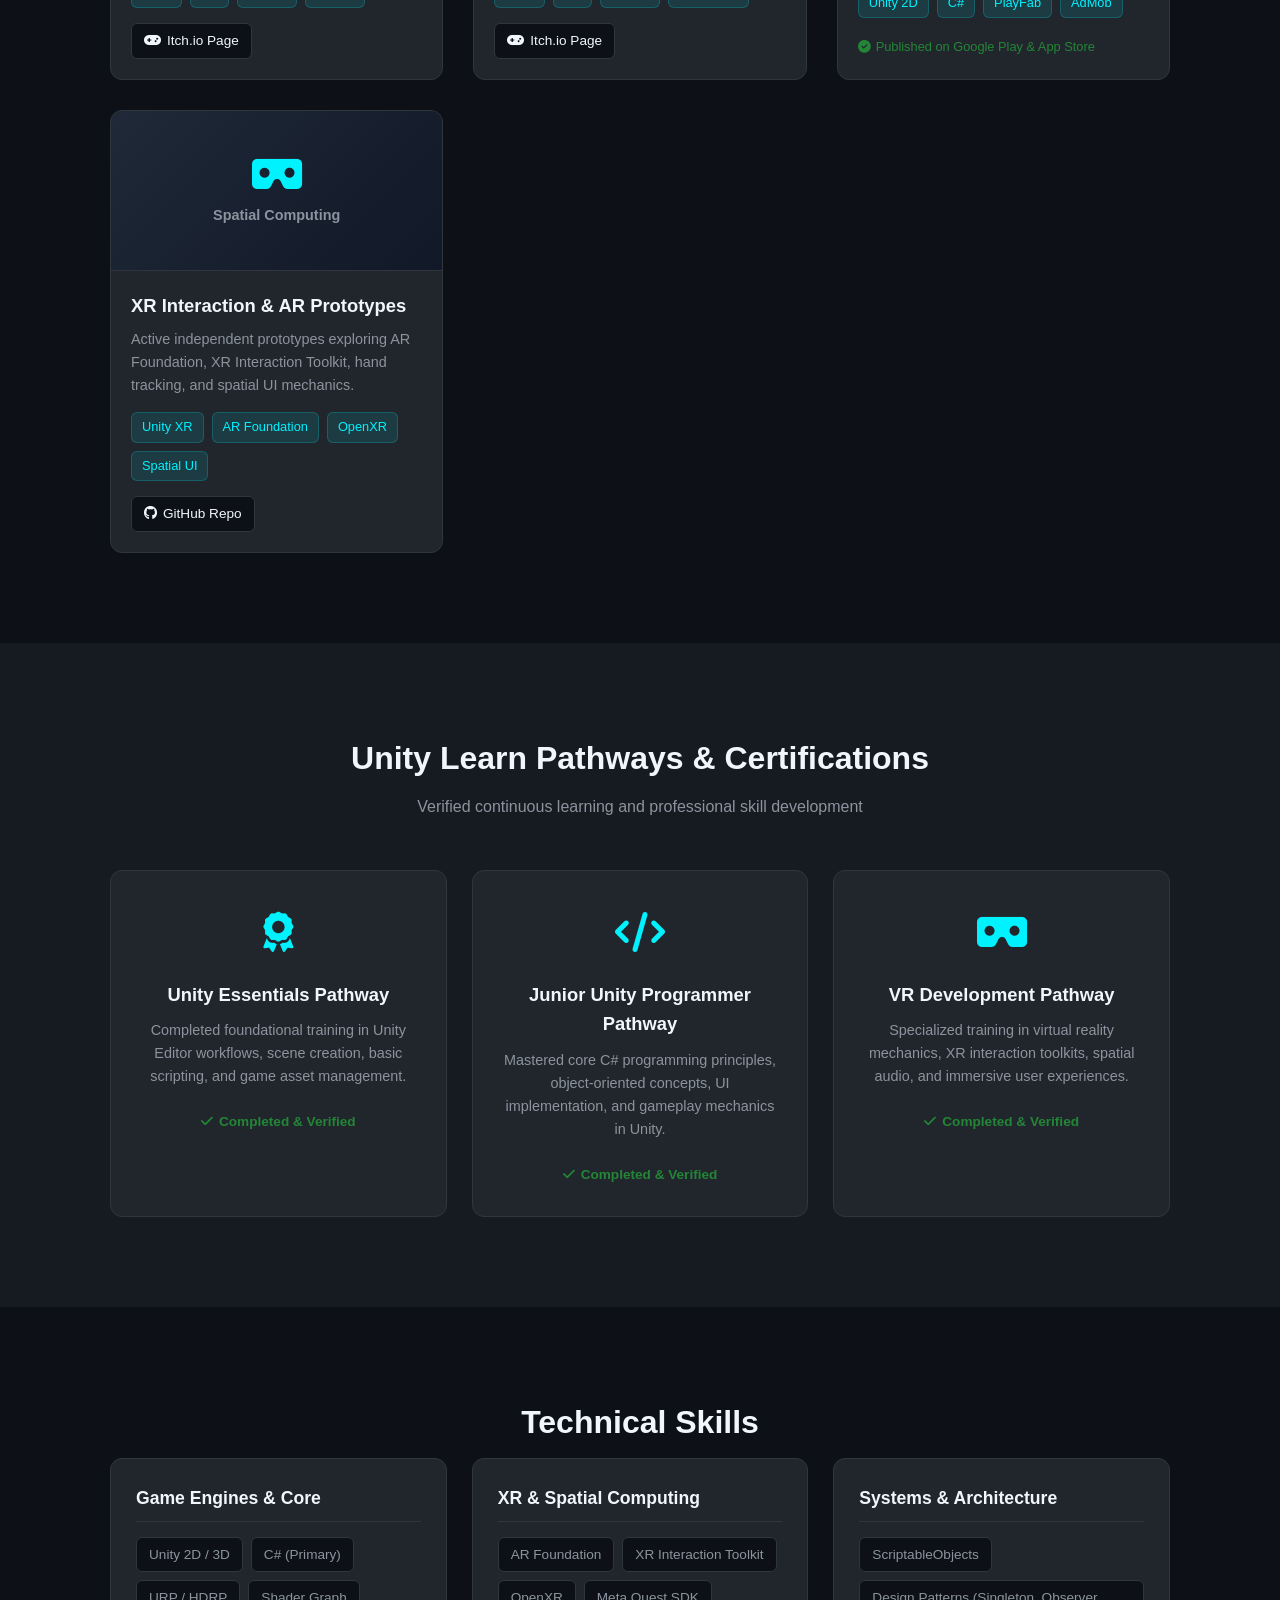
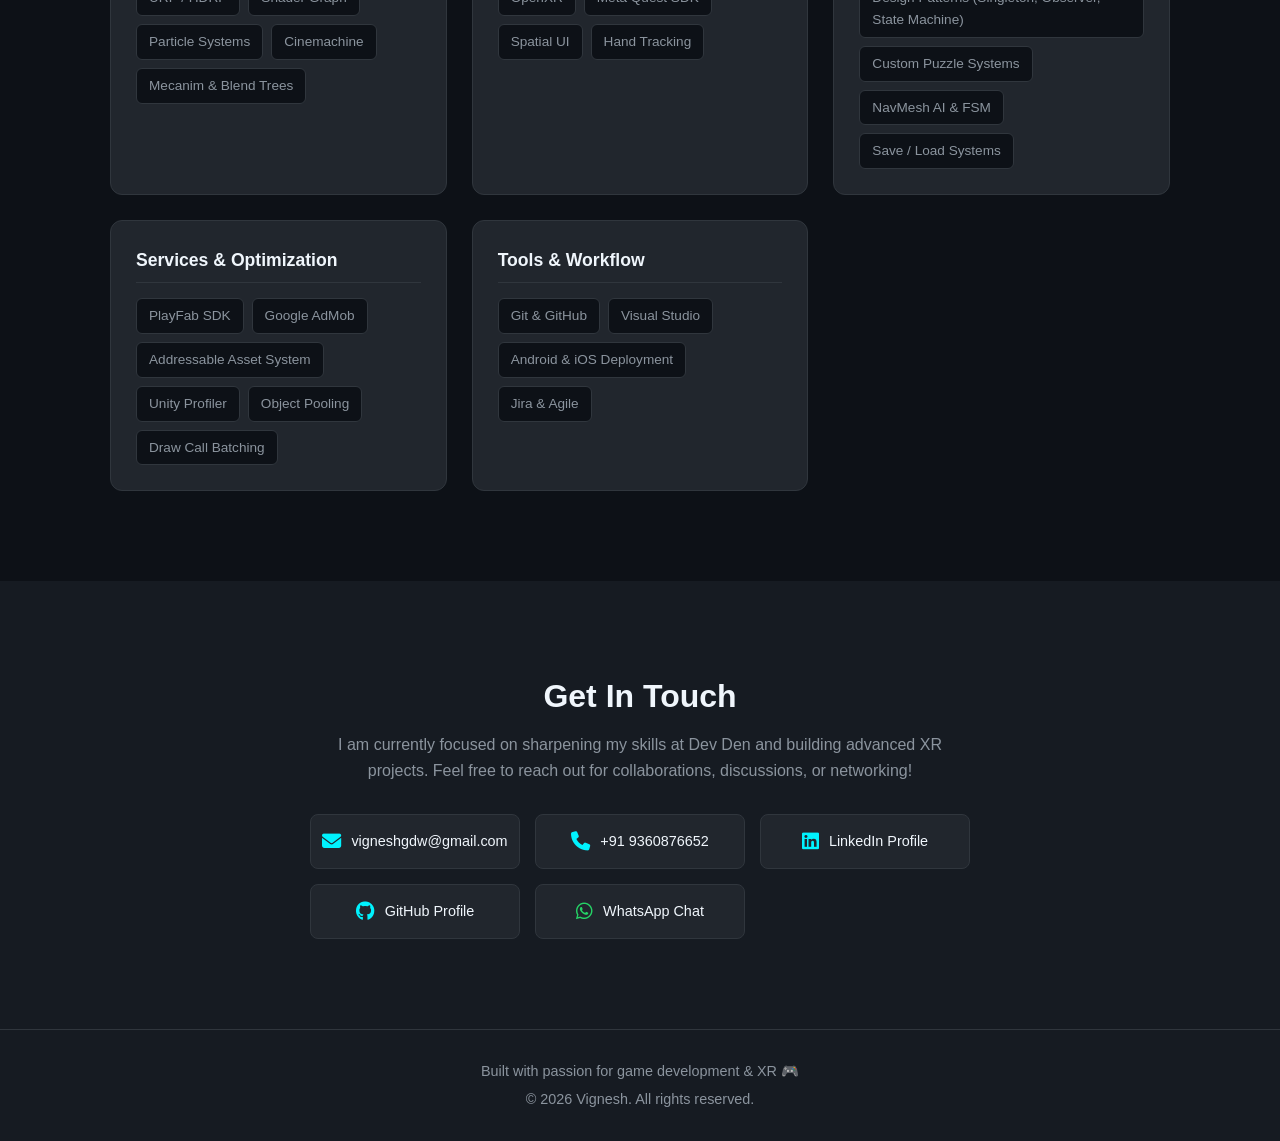
==== commit f11e1248: "update about section" ====
--- a/index.html
+++ b/index.html
@@ -17,7 +17,7 @@
         <div class="nav-container">
             <a href="#" class="logo">Vignesh.dev</a>
             <nav class="nav-links">
-                <a href="#about">About</a>
+                <a href="#about">What I Do</a>
                 <a href="#experience">Experience</a>
                 <a href="#projects">Projects</a>
                 <a href="#certifications">Certs</a>
@@ -44,8 +44,9 @@
                 <span id="rotating-role" class="rotating-text">Junior Developer</span>
             </div>
 
-            <p>Building meaningful digital experiences with creativity, precision, and purpose. 
-                Focused on solving problems, writing reliable code, and turning bold ideas into interactive realities. </p>
+            <p>
+                Engineering high-performance gameplay systems and shippable mobile games with 2.5+ years of industry experience. Passionate about architecting scalable C# code and building immersive spatial XR interactions.
+            </p>
             <div class="hero-btns">
                 <a href="#projects" class="btn btn-primary"><i class="fa-solid fa-gamepad"></i> View Projects</a>
                 <a href="https://github.com/vigneshGDW" target="_blank" class="btn btn-outline"><i class="fa-brands fa-github"></i> GitHub</a>
@@ -54,26 +55,36 @@
         </div>
     </section>
 
-    <!-- About Section -->
+    <!-- What I Do Section -->
     <section id="about" class="section">
         <div class="container">
-            <h2 class="section-title">About Me</h2>
+            <h2 class="section-title">What I Do</h2>
             <div class="about-grid">
+                
                 <div class="about-card">
                     <i class="fa-solid fa-code"></i>
-                    <h3>Gameplay Systems</h3>
-                    <p>Specialized in architecting clean, reusable systems using ScriptableObjects, design patterns (Singleton, Observer, State Machine), and robust C# code.</p>
-                </div>
+                    <h3>Gameplay Development</h3>
+                    <p>Building interactive gameplay mechanics, reusable systems, character controllers, UI interactions, and scalable game architecture using Unity and C#.</p>
+                </div>
+
+                <div class="about-card">
+                    <i class="fa-solid fa-network-wired"></i>
+                    <h3>Multiplayer Development</h3>
+                    <p>Implementing multiplayer functionality, network synchronization, player interactions, and shared game experiences using Photon Fusion & Netcode.</p>
+                </div>
+
                 <div class="about-card">
                     <i class="fa-solid fa-vr-cardboard"></i>
-                    <h3>XR & Spatial Computing</h3>
-                    <p>Actively expanding into AR/VR development with AR Foundation, XR Interaction Toolkit, and immersive spatial interactions for next-gen hardware.</p>
-                </div>
+                    <h3>AR / VR / XR Development</h3>
+                    <p>Developing immersive interactive experiences using AR Foundation, XR Interaction Toolkit, object placement, tracking, and VR interactions.</p>
+                </div>
+
                 <div class="about-card">
                     <i class="fa-solid fa-gauge-high"></i>
-                    <h3>Performance Optimization</h3>
-                    <p>Experienced in object pooling, draw call batching, LOD, garbage collection management, and profiling to lock solid 60+ FPS on mobile and standalone platforms.</p>
-                </div>
+                    <h3>Optimization & Debugging</h3>
+                    <p>Improving application performance, debugging complex issues, writing maintainable C# code, and building efficient development solutions.</p>
+                </div>
+
             </div>
         </div>
     </section>
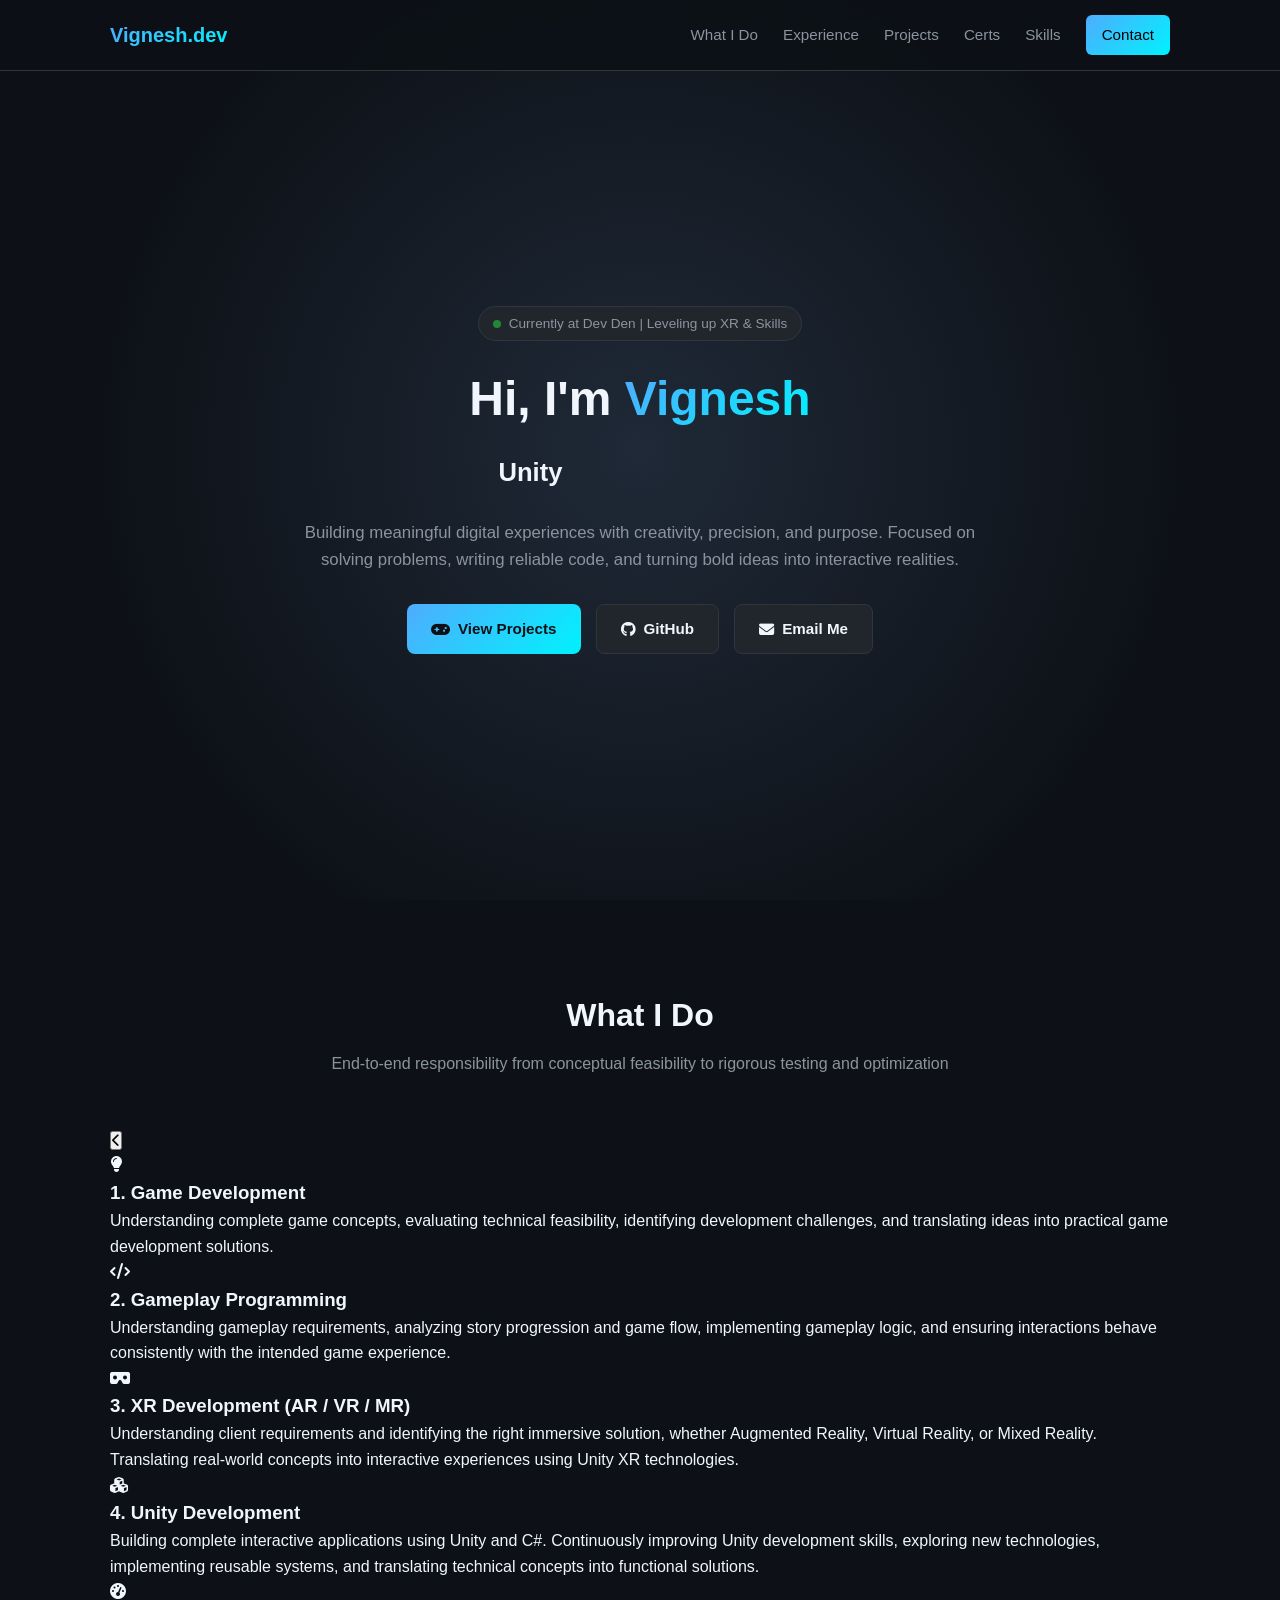
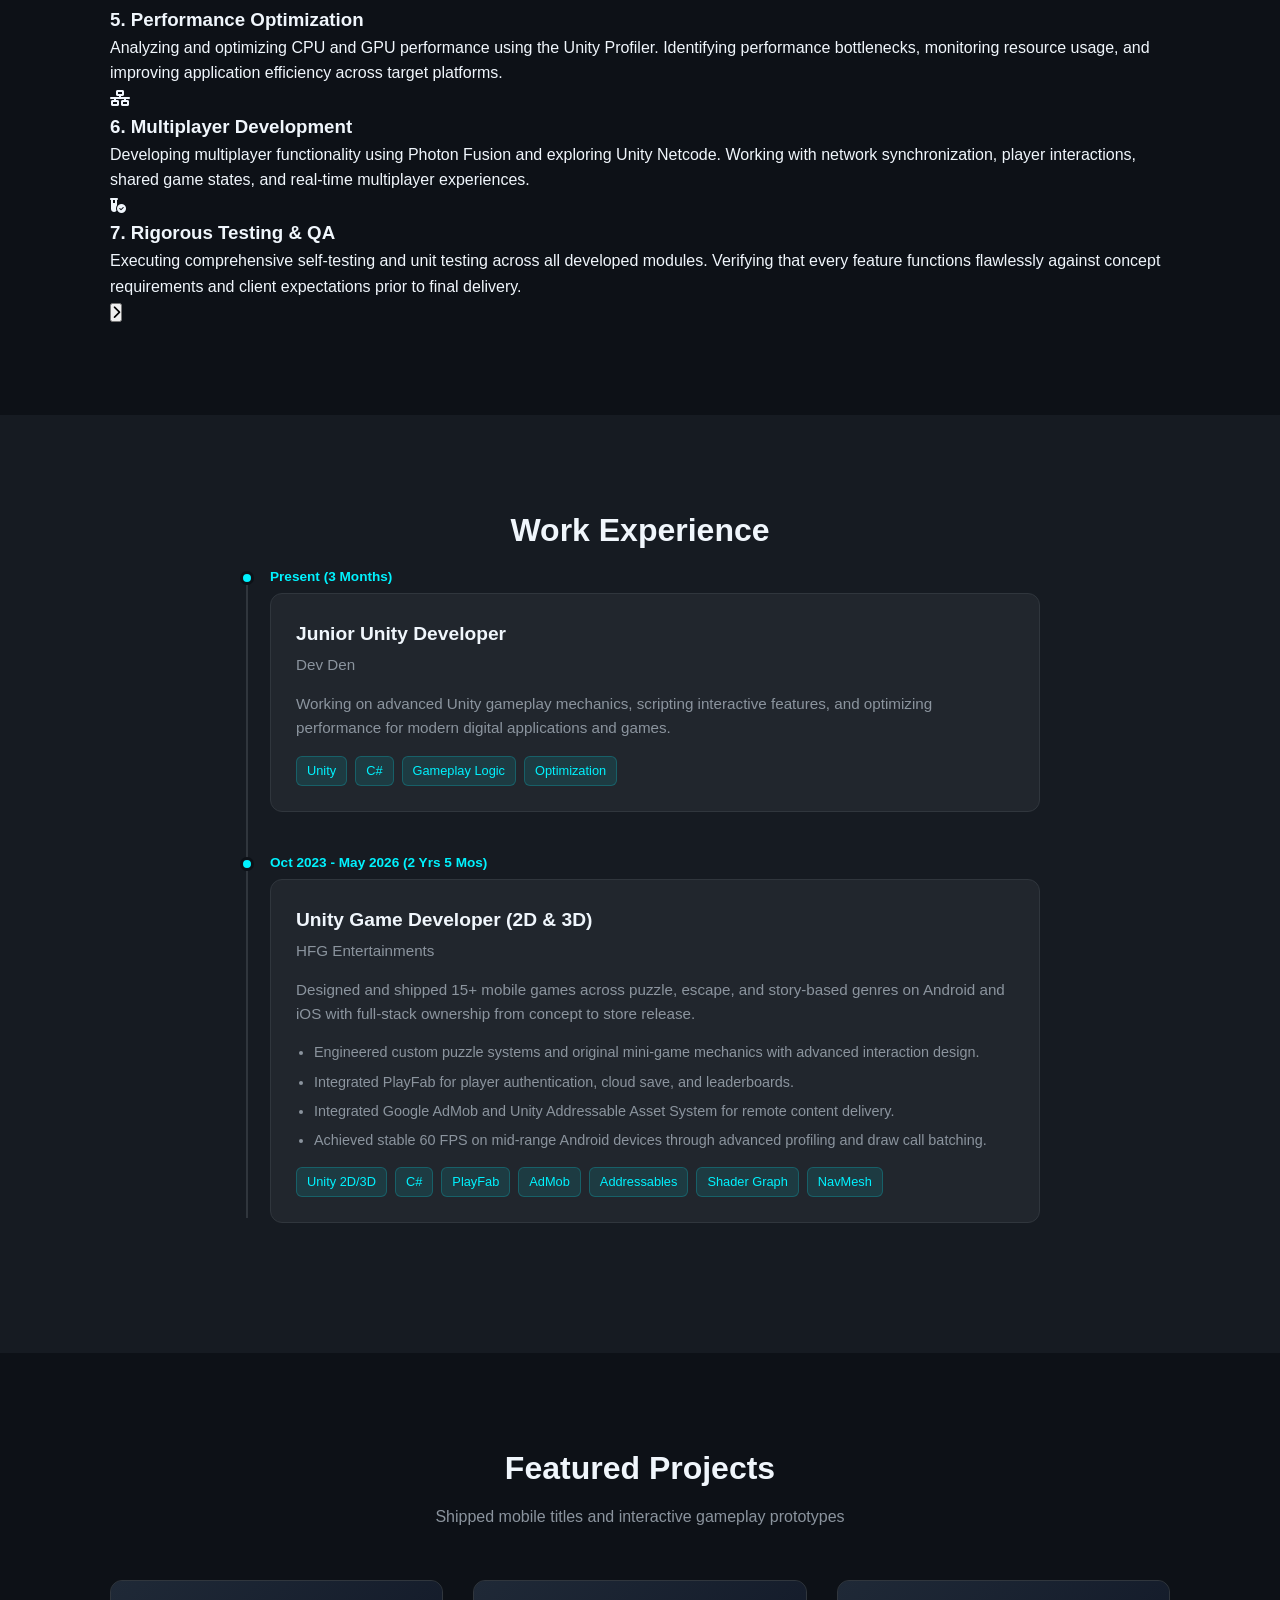
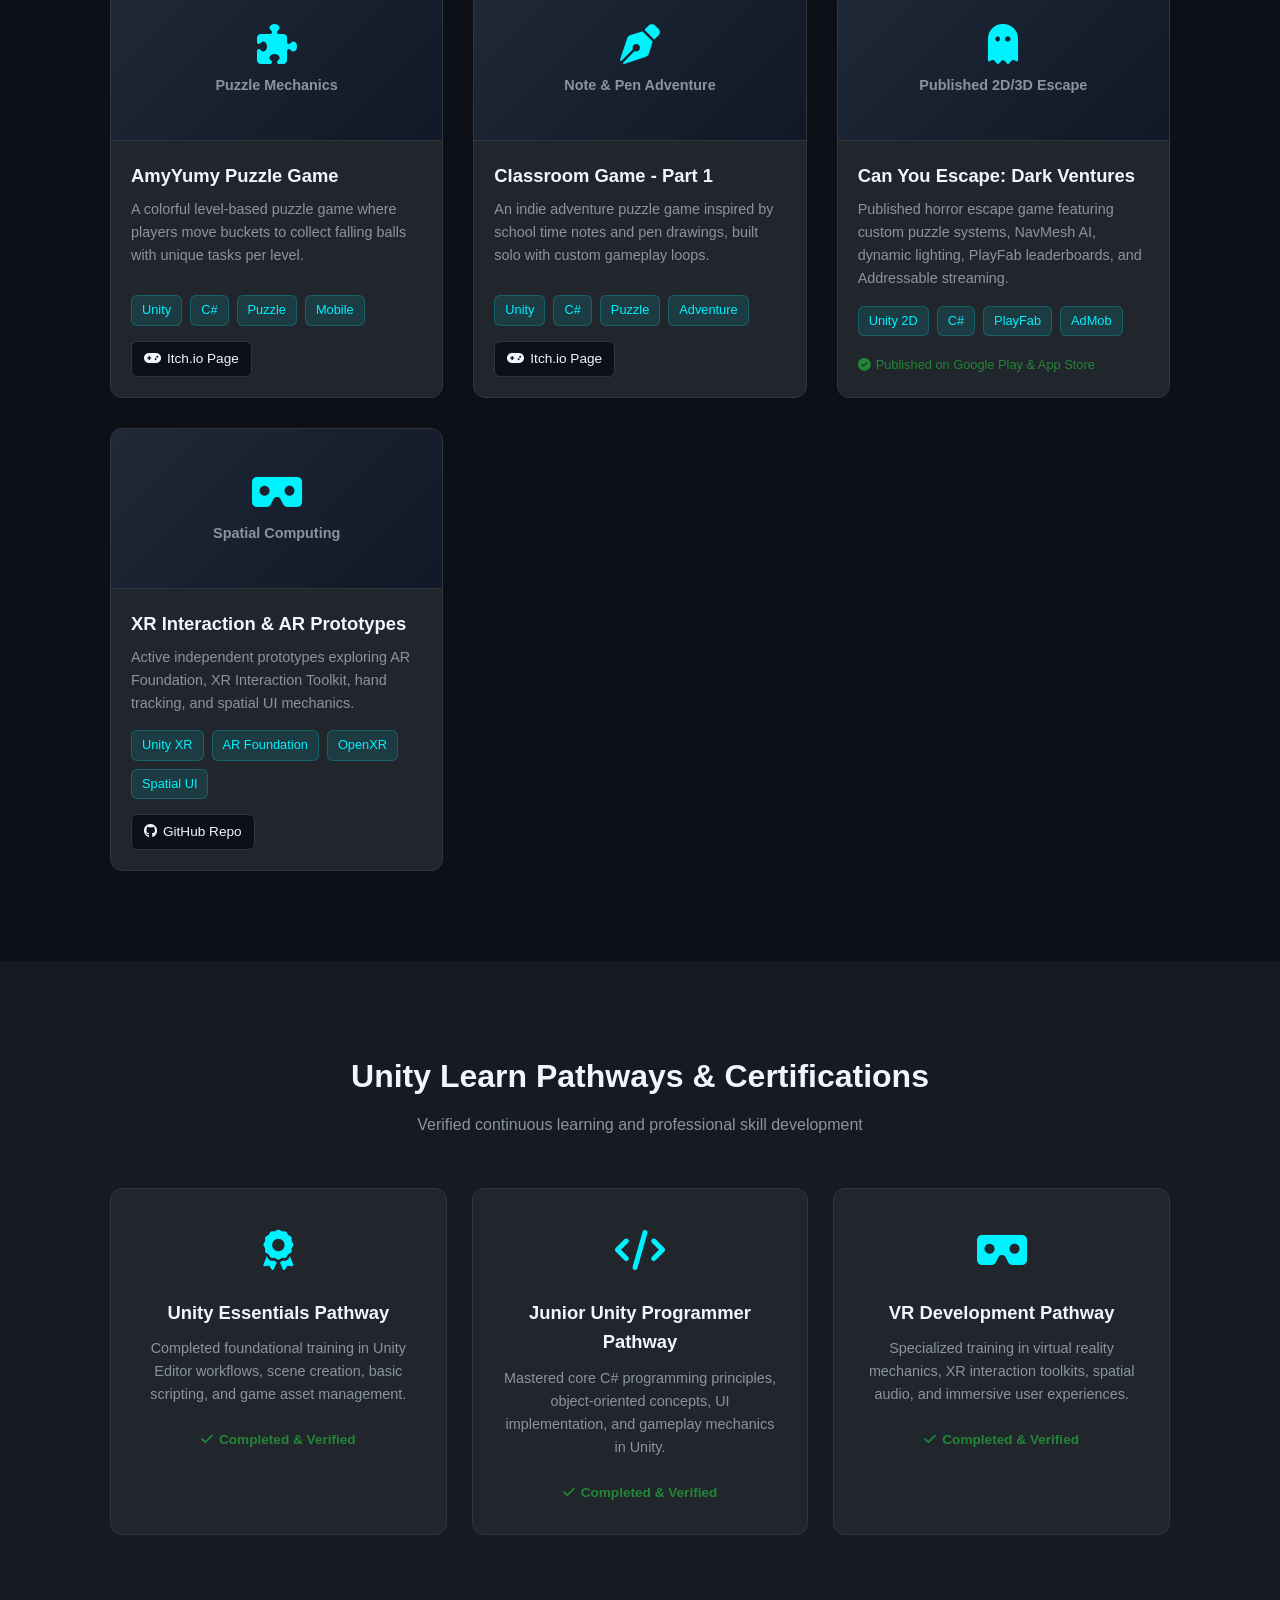
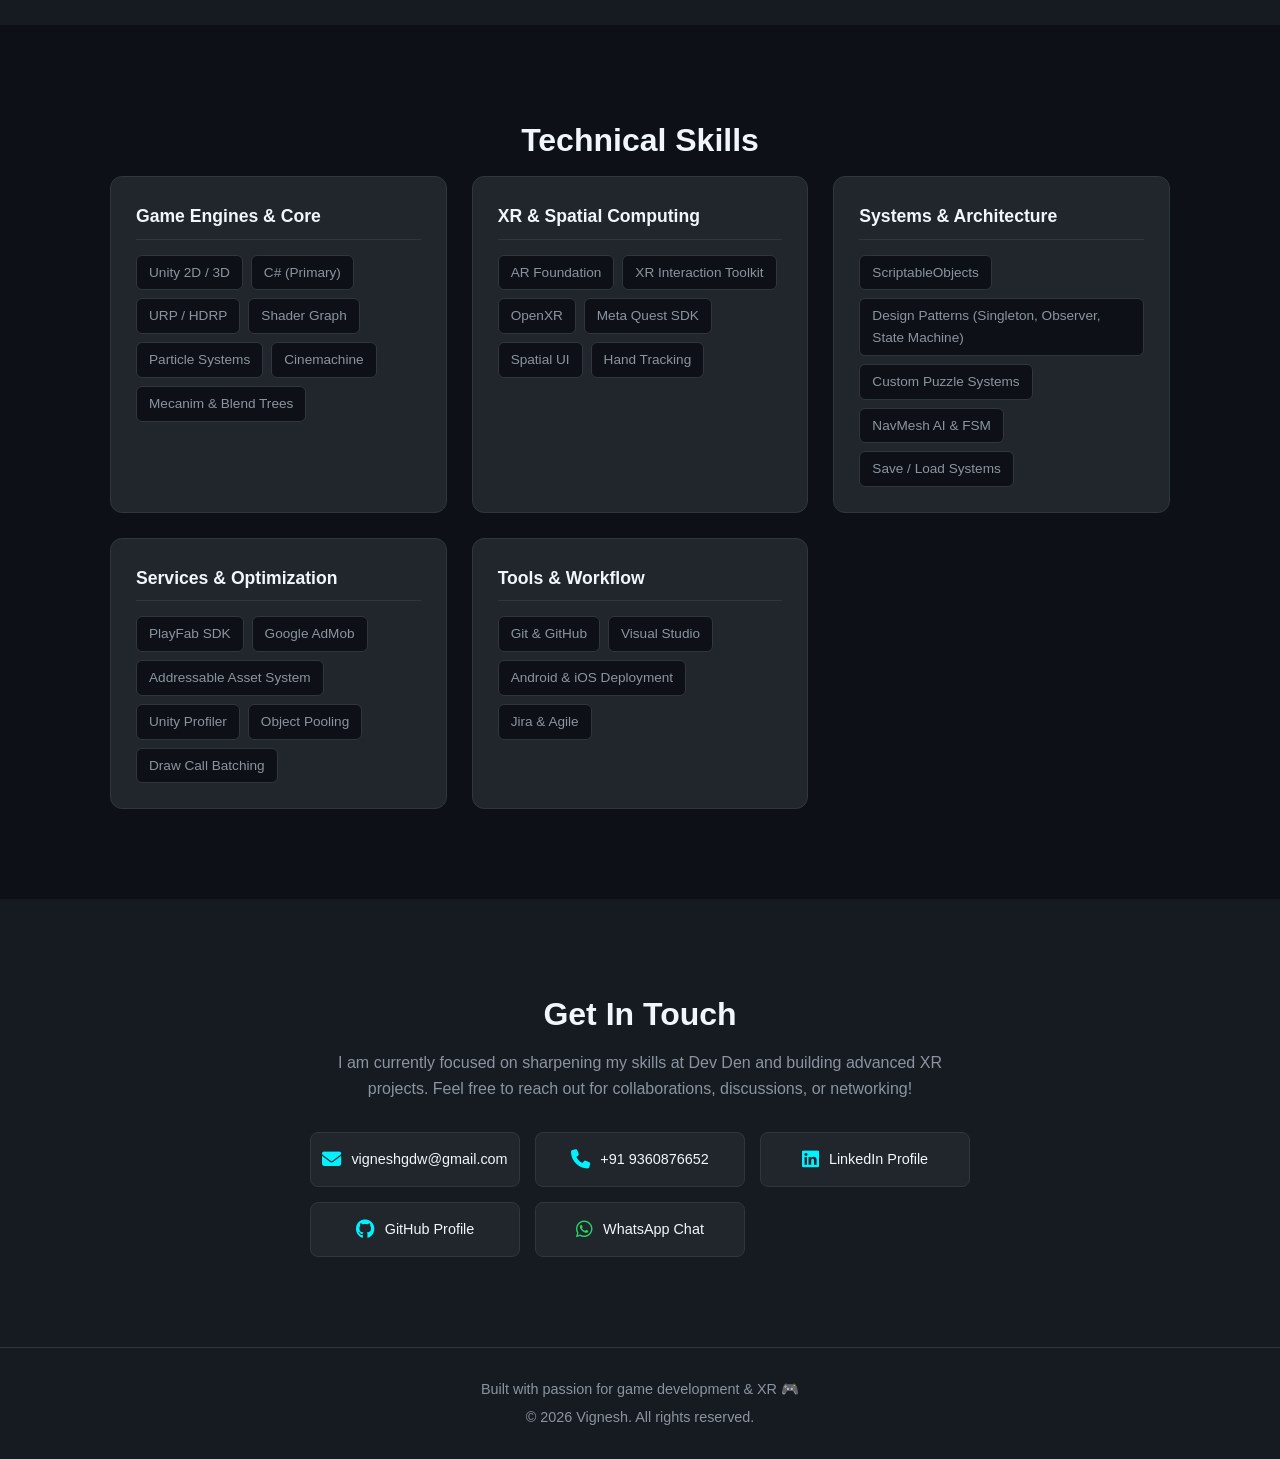
==== commit 5b77666d: "html update" ====
--- a/index.html
+++ b/index.html
@@ -44,9 +44,8 @@
                 <span id="rotating-role" class="rotating-text">Junior Developer</span>
             </div>
 
-            <p>
-                Engineering high-performance gameplay systems and shippable mobile games with 2.5+ years of industry experience. Passionate about architecting scalable C# code and building immersive spatial XR interactions.
-            </p>
+            <p>Building meaningful digital experiences with creativity, precision, and purpose. 
+                Focused on solving problems, writing reliable code, and turning bold ideas into interactive realities. </p>
             <div class="hero-btns">
                 <a href="#projects" class="btn btn-primary"><i class="fa-solid fa-gamepad"></i> View Projects</a>
                 <a href="https://github.com/vigneshGDW" target="_blank" class="btn btn-outline"><i class="fa-brands fa-github"></i> GitHub</a>
@@ -55,37 +54,79 @@
         </div>
     </section>
 
-    <!-- What I Do Section -->
+    <!-- What I Do Section (Interactive Carousel) -->
     <section id="about" class="section">
         <div class="container">
             <h2 class="section-title">What I Do</h2>
-            <div class="about-grid">
-                
-                <div class="about-card">
-                    <i class="fa-solid fa-code"></i>
-                    <h3>Gameplay Development</h3>
-                    <p>Building interactive gameplay mechanics, reusable systems, character controllers, UI interactions, and scalable game architecture using Unity and C#.</p>
-                </div>
-
-                <div class="about-card">
-                    <i class="fa-solid fa-network-wired"></i>
-                    <h3>Multiplayer Development</h3>
-                    <p>Implementing multiplayer functionality, network synchronization, player interactions, and shared game experiences using Photon Fusion & Netcode.</p>
-                </div>
-
-                <div class="about-card">
-                    <i class="fa-solid fa-vr-cardboard"></i>
-                    <h3>AR / VR / XR Development</h3>
-                    <p>Developing immersive interactive experiences using AR Foundation, XR Interaction Toolkit, object placement, tracking, and VR interactions.</p>
-                </div>
-
-                <div class="about-card">
-                    <i class="fa-solid fa-gauge-high"></i>
-                    <h3>Optimization & Debugging</h3>
-                    <p>Improving application performance, debugging complex issues, writing maintainable C# code, and building efficient development solutions.</p>
-                </div>
-
-            </div>
+            <p class="section-subtitle">End-to-end responsibility from conceptual feasibility to rigorous testing and optimization</p>
+            
+            <div class="carousel-container">
+                <button class="carousel-btn prev-btn" id="prevCard" aria-label="Previous Card">
+                    <i class="fa-solid fa-chevron-left"></i>
+                </button>
+
+                <div class="carousel-track-wrapper">
+                    <div class="carousel-track" id="carouselTrack">
+                        
+                        <!-- Card 1 -->
+                        <div class="carousel-card active">
+                            <div class="card-icon"><i class="fa-solid fa-lightbulb"></i></div>
+                            <h3>1. Game Development</h3>
+                            <p>Understanding complete game concepts, evaluating technical feasibility, identifying development challenges, and translating ideas into practical game development solutions.</p>
+                        </div>
+
+                        <!-- Card 2 -->
+                        <div class="carousel-card">
+                            <div class="card-icon"><i class="fa-solid fa-code"></i></div>
+                            <h3>2. Gameplay Programming</h3>
+                            <p>Understanding gameplay requirements, analyzing story progression and game flow, implementing gameplay logic, and ensuring interactions behave consistently with the intended game experience.</p>
+                        </div>
+
+                        <!-- Card 3 -->
+                        <div class="carousel-card">
+                            <div class="card-icon"><i class="fa-solid fa-vr-cardboard"></i></div>
+                            <h3>3. XR Development (AR / VR / MR)</h3>
+                            <p>Understanding client requirements and identifying the right immersive solution, whether Augmented Reality, Virtual Reality, or Mixed Reality. Translating real-world concepts into interactive experiences using Unity XR technologies.</p>
+                        </div>
+
+                        <!-- Card 4 -->
+                        <div class="carousel-card">
+                            <div class="card-icon"><i class="fa-solid fa-cubes"></i></div>
+                            <h3>4. Unity Development</h3>
+                            <p>Building complete interactive applications using Unity and C#. Continuously improving Unity development skills, exploring new technologies, implementing reusable systems, and translating technical concepts into functional solutions.</p>
+                        </div>
+
+                        <!-- Card 5 -->
+                        <div class="carousel-card">
+                            <div class="card-icon"><i class="fa-solid fa-gauge-high"></i></div>
+                            <h3>5. Performance Optimization</h3>
+                            <p>Analyzing and optimizing CPU and GPU performance using the Unity Profiler. Identifying performance bottlenecks, monitoring resource usage, and improving application efficiency across target platforms.</p>
+                        </div>
+
+                        <!-- Card 6 -->
+                        <div class="carousel-card">
+                            <div class="card-icon"><i class="fa-solid fa-network-wired"></i></div>
+                            <h3>6. Multiplayer Development</h3>
+                            <p>Developing multiplayer functionality using Photon Fusion and exploring Unity Netcode. Working with network synchronization, player interactions, shared game states, and real-time multiplayer experiences.</p>
+                        </div>
+
+                        <!-- Card 7 -->
+                        <div class="carousel-card">
+                            <div class="card-icon"><i class="fa-solid fa-vial-circle-check"></i></div>
+                            <h3>7. Rigorous Testing & QA</h3>
+                            <p>Executing comprehensive self-testing and unit testing across all developed modules. Verifying that every feature functions flawlessly against concept requirements and client expectations prior to final delivery.</p>
+                        </div>
+
+                    </div>
+                </div>
+
+                <button class="carousel-btn next-btn" id="nextCard" aria-label="Next Card">
+                    <i class="fa-solid fa-chevron-right"></i>
+                </button>
+            </div>
+
+            <!-- Carousel Indicators / Dots -->
+            <div class="carousel-dots" id="carouselDots"></div>
         </div>
     </section>
 
--- a/style.css
+++ b/style.css
@@ -248,11 +248,12 @@
     font-size: 1rem;
 }
 
-/* About Grid */
+/* "What I Do" 2x2 Grid */
 .about-grid {
     display: grid;
-    grid-template-columns: repeat(auto-fit, minmax(300px, 1fr));
+    grid-template-columns: repeat(auto-fit, minmax(280px, 1fr));
     gap: 25px;
+    margin-top: 40px;
 }
 
 .about-card {
@@ -275,13 +276,14 @@
 }
 
 .about-card h3 {
-    font-size: 1.25rem;
+    font-size: 1.2rem;
     margin-bottom: 10px;
 }
 
 .about-card p {
     color: var(--text-secondary);
-    font-size: 0.95rem;
+    font-size: 0.9rem;
+    line-height: 1.5;
 }
 
 /* Timeline */
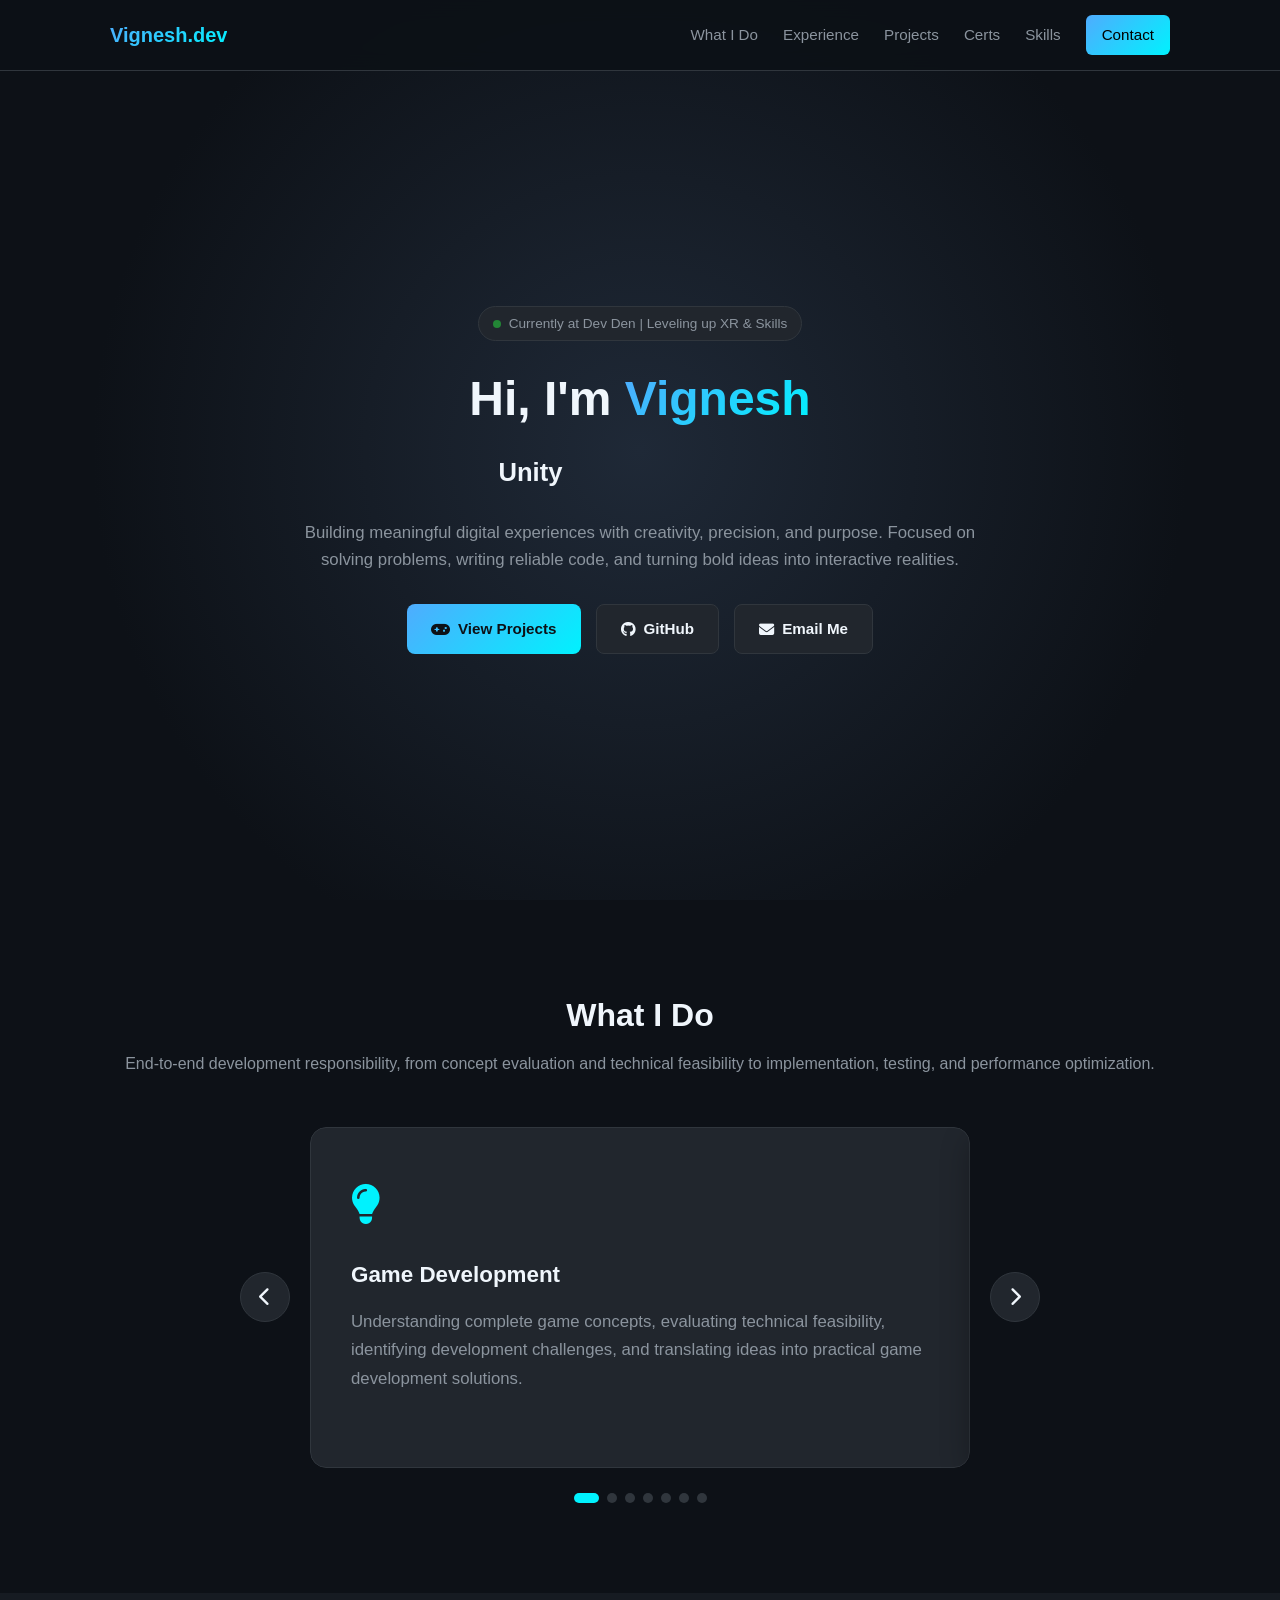
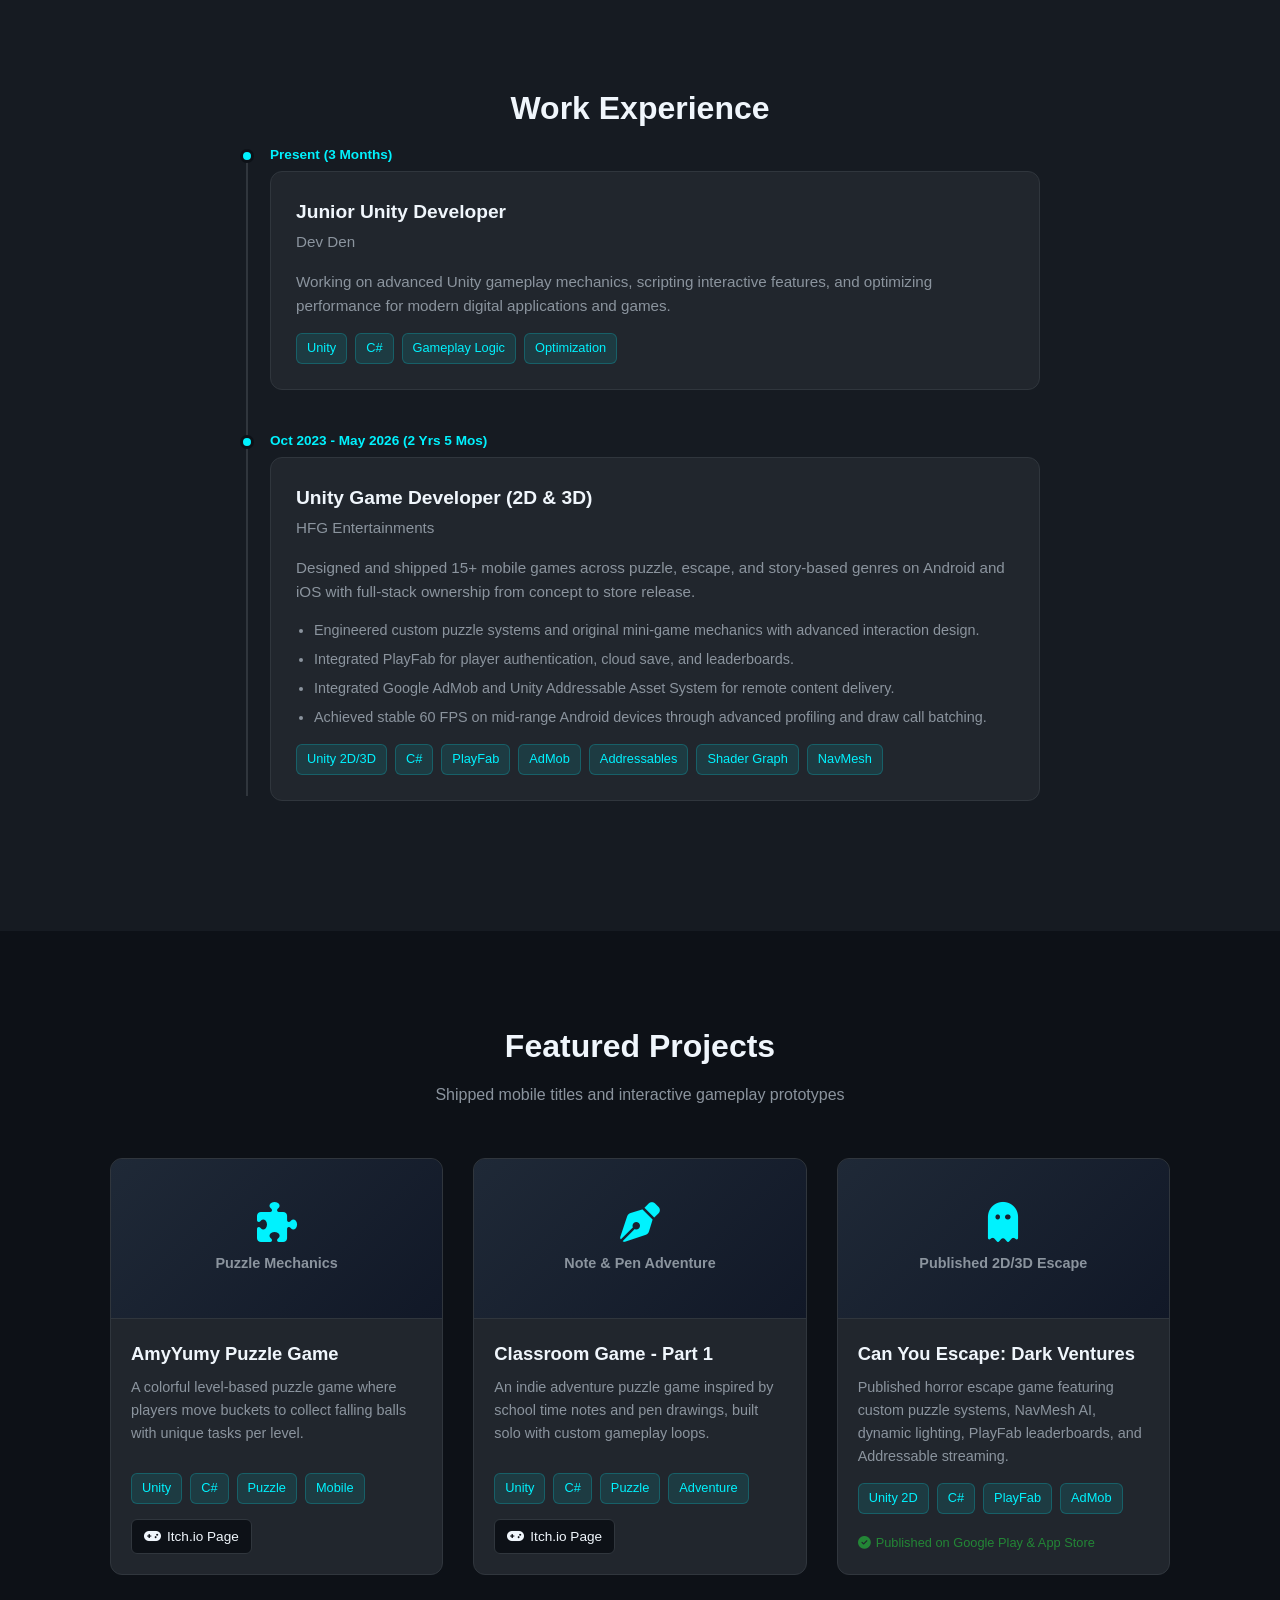
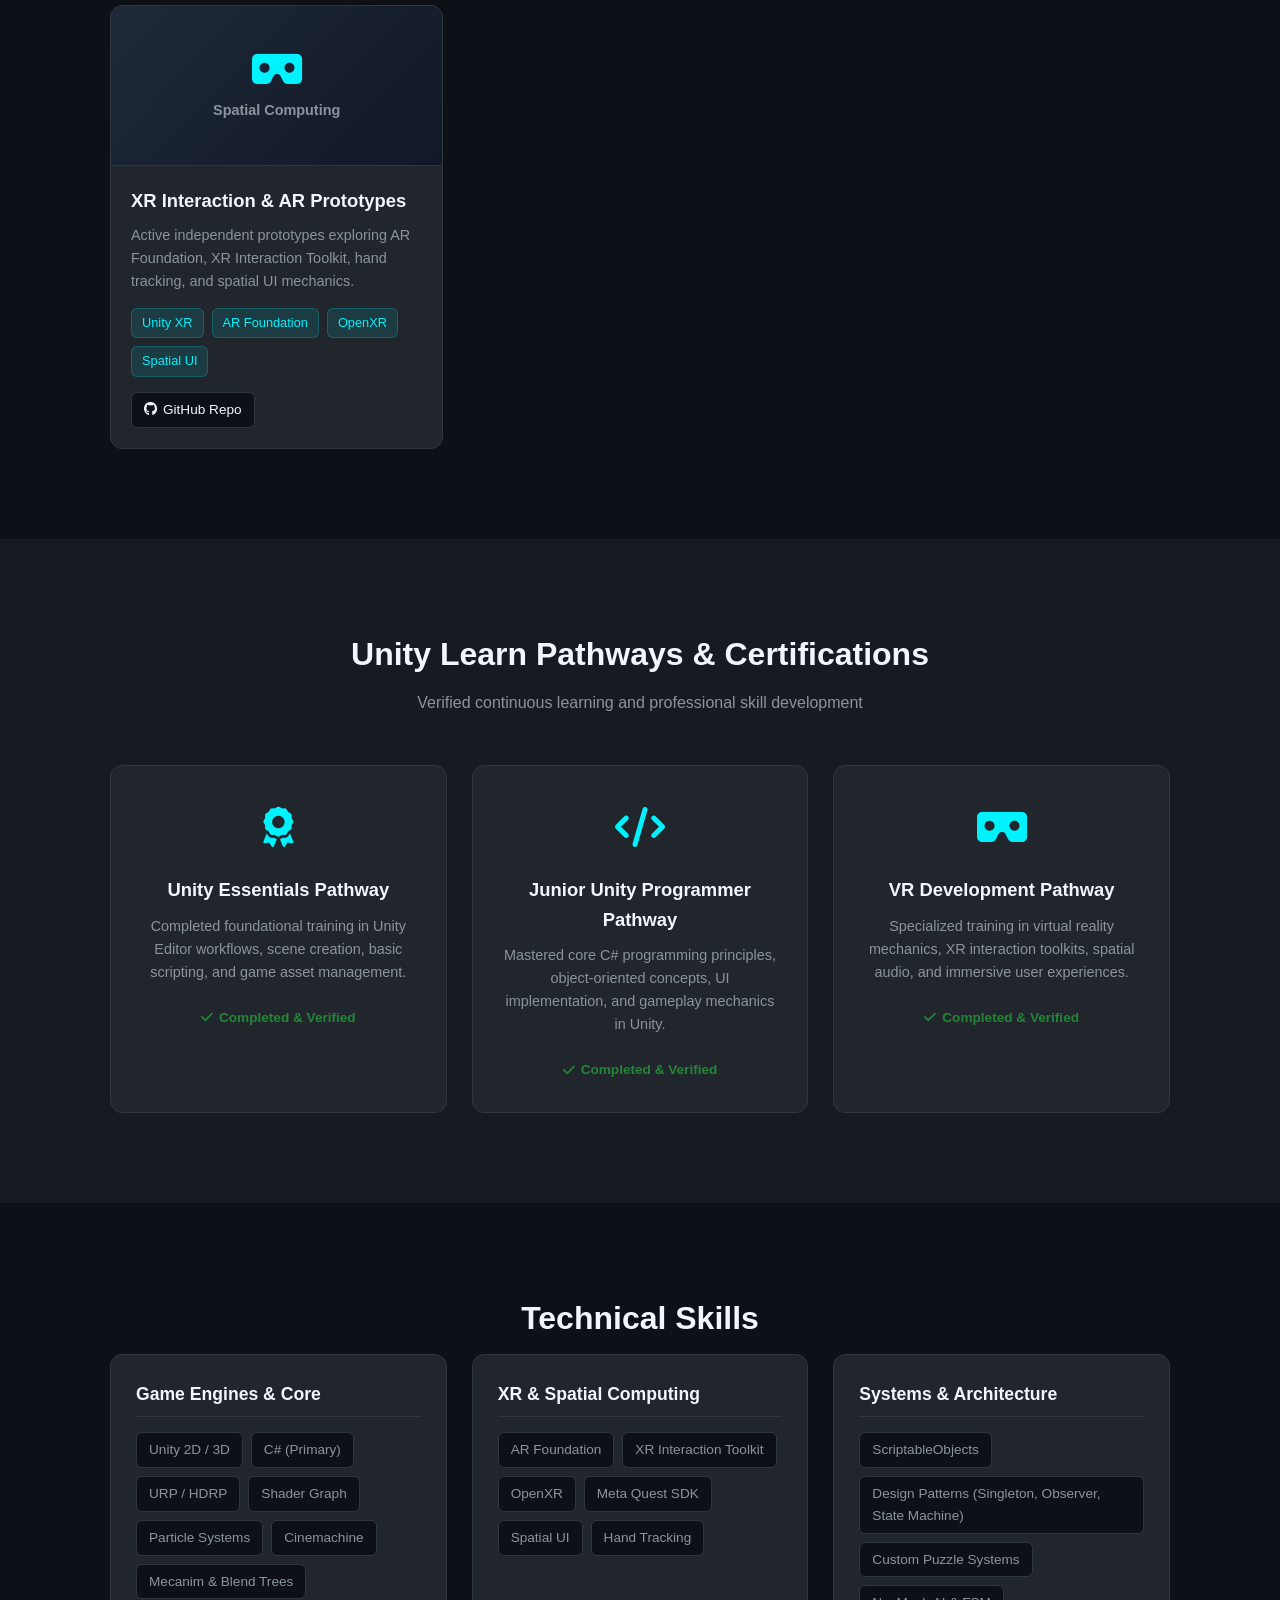
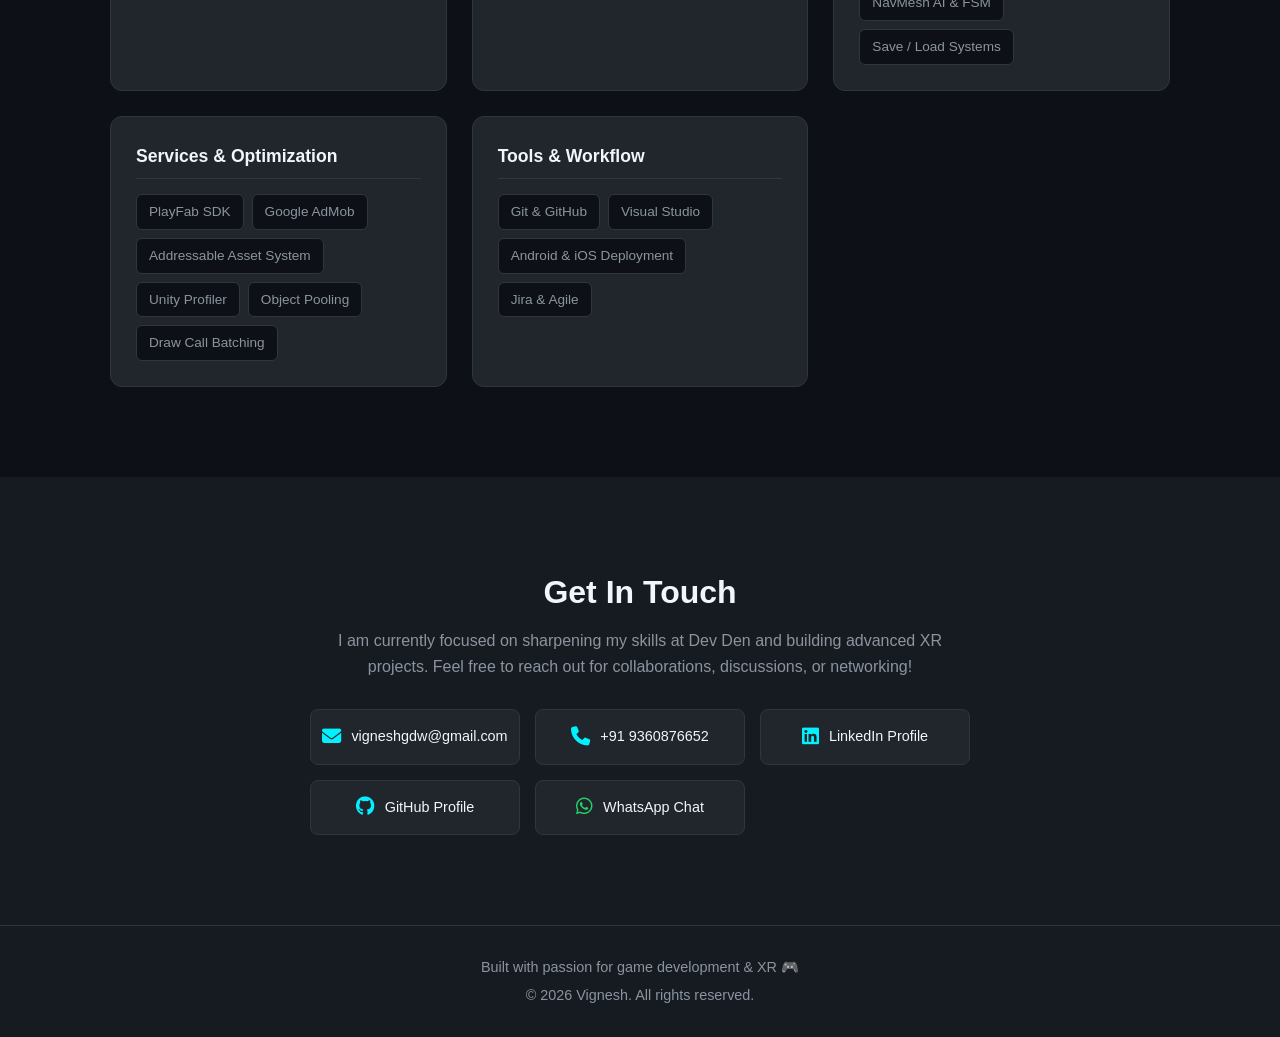
==== commit 6a04dc46: "Update print statement fromdfd" ====
--- a/index.html
+++ b/index.html
@@ -58,7 +58,7 @@
     <section id="about" class="section">
         <div class="container">
             <h2 class="section-title">What I Do</h2>
-            <p class="section-subtitle">End-to-end responsibility from conceptual feasibility to rigorous testing and optimization</p>
+            <p class="section-subtitle">End-to-end development responsibility, from concept evaluation and technical feasibility to implementation, testing, and performance optimization.</p>
             
             <div class="carousel-container">
                 <button class="carousel-btn prev-btn" id="prevCard" aria-label="Previous Card">
@@ -71,49 +71,49 @@
                         <!-- Card 1 -->
                         <div class="carousel-card active">
                             <div class="card-icon"><i class="fa-solid fa-lightbulb"></i></div>
-                            <h3>1. Game Development</h3>
+                            <h3>Game Development</h3>
                             <p>Understanding complete game concepts, evaluating technical feasibility, identifying development challenges, and translating ideas into practical game development solutions.</p>
                         </div>
 
                         <!-- Card 2 -->
                         <div class="carousel-card">
                             <div class="card-icon"><i class="fa-solid fa-code"></i></div>
-                            <h3>2. Gameplay Programming</h3>
+                            <h3>Gameplay Programming</h3>
                             <p>Understanding gameplay requirements, analyzing story progression and game flow, implementing gameplay logic, and ensuring interactions behave consistently with the intended game experience.</p>
                         </div>
 
                         <!-- Card 3 -->
                         <div class="carousel-card">
                             <div class="card-icon"><i class="fa-solid fa-vr-cardboard"></i></div>
-                            <h3>3. XR Development (AR / VR / MR)</h3>
+                            <h3>XR Development (AR / VR / MR)</h3>
                             <p>Understanding client requirements and identifying the right immersive solution, whether Augmented Reality, Virtual Reality, or Mixed Reality. Translating real-world concepts into interactive experiences using Unity XR technologies.</p>
                         </div>
 
                         <!-- Card 4 -->
                         <div class="carousel-card">
                             <div class="card-icon"><i class="fa-solid fa-cubes"></i></div>
-                            <h3>4. Unity Development</h3>
+                            <h3>Unity Development</h3>
                             <p>Building complete interactive applications using Unity and C#. Continuously improving Unity development skills, exploring new technologies, implementing reusable systems, and translating technical concepts into functional solutions.</p>
                         </div>
 
                         <!-- Card 5 -->
                         <div class="carousel-card">
                             <div class="card-icon"><i class="fa-solid fa-gauge-high"></i></div>
-                            <h3>5. Performance Optimization</h3>
+                            <h3>Performance Optimization</h3>
                             <p>Analyzing and optimizing CPU and GPU performance using the Unity Profiler. Identifying performance bottlenecks, monitoring resource usage, and improving application efficiency across target platforms.</p>
                         </div>
 
                         <!-- Card 6 -->
                         <div class="carousel-card">
                             <div class="card-icon"><i class="fa-solid fa-network-wired"></i></div>
-                            <h3>6. Multiplayer Development</h3>
+                            <h3>Multiplayer Development</h3>
                             <p>Developing multiplayer functionality using Photon Fusion and exploring Unity Netcode. Working with network synchronization, player interactions, shared game states, and real-time multiplayer experiences.</p>
                         </div>
 
                         <!-- Card 7 -->
                         <div class="carousel-card">
                             <div class="card-icon"><i class="fa-solid fa-vial-circle-check"></i></div>
-                            <h3>7. Rigorous Testing & QA</h3>
+                            <h3>Rigorous Testing & QA</h3>
                             <p>Executing comprehensive self-testing and unit testing across all developed modules. Verifying that every feature functions flawlessly against concept requirements and client expectations prior to final delivery.</p>
                         </div>
 
--- a/style.css
+++ b/style.css
@@ -248,42 +248,106 @@
     font-size: 1rem;
 }
 
-/* "What I Do" 2x2 Grid */
-.about-grid {
-    display: grid;
-    grid-template-columns: repeat(auto-fit, minmax(280px, 1fr));
-    gap: 25px;
-    margin-top: 40px;
-}
-
-.about-card {
-    background-color: var(--bg-card);
-    border: 1px solid var(--border-color);
-    padding: 30px;
-    border-radius: 12px;
-    transition: var(--transition);
-}
-
-.about-card:hover {
+/* Interactive Card Carousel ("What I Do") */
+.carousel-container {
+    display: flex;
+    align-items: center;
+    justify-content: center;
+    gap: 20px;
+    max-width: 800px;
+    margin: 0 auto;
+}
+
+.carousel-track-wrapper {
+    overflow: hidden;
+    width: 100%;
+    border-radius: 16px;
+}
+
+.carousel-track {
+    display: flex;
+    transition: transform 0.4s cubic-bezier(0.25, 1, 0.5, 1);
+}
+
+.carousel-card {
+    min-width: 100%;
+    background-color: var(--bg-card);
+    border: 1px solid var(--border-color);
+    padding: 45px 40px;
+    border-radius: 16px;
+    box-shadow: 0 10px 30px rgba(0,0,0,0.3);
+    text-align: left;
+    transition: var(--transition);
+}
+
+.carousel-card:hover {
     border-color: var(--accent-color);
-    transform: translateY(-5px);
-}
-
-.about-card i {
-    font-size: 2rem;
+}
+
+.card-icon {
+    font-size: 2.5rem;
     color: var(--accent-color);
     margin-bottom: 20px;
 }
 
-.about-card h3 {
+.carousel-card h3 {
+    font-size: 1.4rem;
+    margin-bottom: 15px;
+    color: var(--text-primary);
+}
+
+.carousel-card p {
+    color: var(--text-secondary);
+    font-size: 1.05rem;
+    line-height: 1.7;
+}
+
+/* Carousel Buttons */
+.carousel-btn {
+    background-color: var(--bg-card);
+    border: 1px solid var(--border-color);
+    color: var(--text-primary);
+    width: 50px;
+    height: 50px;
+    border-radius: 50%;
+    display: flex;
+    align-items: center;
+    justify-content: center;
     font-size: 1.2rem;
-    margin-bottom: 10px;
-}
-
-.about-card p {
-    color: var(--text-secondary);
-    font-size: 0.9rem;
-    line-height: 1.5;
+    cursor: pointer;
+    transition: var(--transition);
+    flex-shrink: 0;
+    z-index: 10;
+}
+
+.carousel-btn:hover {
+    background-color: var(--accent-color);
+    color: #000;
+    border-color: var(--accent-color);
+    transform: scale(1.05);
+}
+
+/* Carousel Dots */
+.carousel-dots {
+    display: flex;
+    justify-content: center;
+    gap: 8px;
+    margin-top: 25px;
+}
+
+.dot {
+    width: 10px;
+    height: 10px;
+    border-radius: 50%;
+    background-color: var(--border-color);
+    cursor: pointer;
+    transition: var(--transition);
+}
+
+.dot.active {
+    background-color: var(--accent-color);
+    width: 25px;
+    border-radius: 5px;
 }
 
 /* Timeline */
@@ -664,4 +728,18 @@
     .hero-title-wrapper {
         font-size: 1.3rem;
     }
-}
+
+    .carousel-container {
+        gap: 10px;
+    }
+
+    .carousel-btn {
+        width: 40px;
+        height: 40px;
+        font-size: 1rem;
+    }
+
+    .carousel-card {
+        padding: 25px 20px;
+    }
+}
